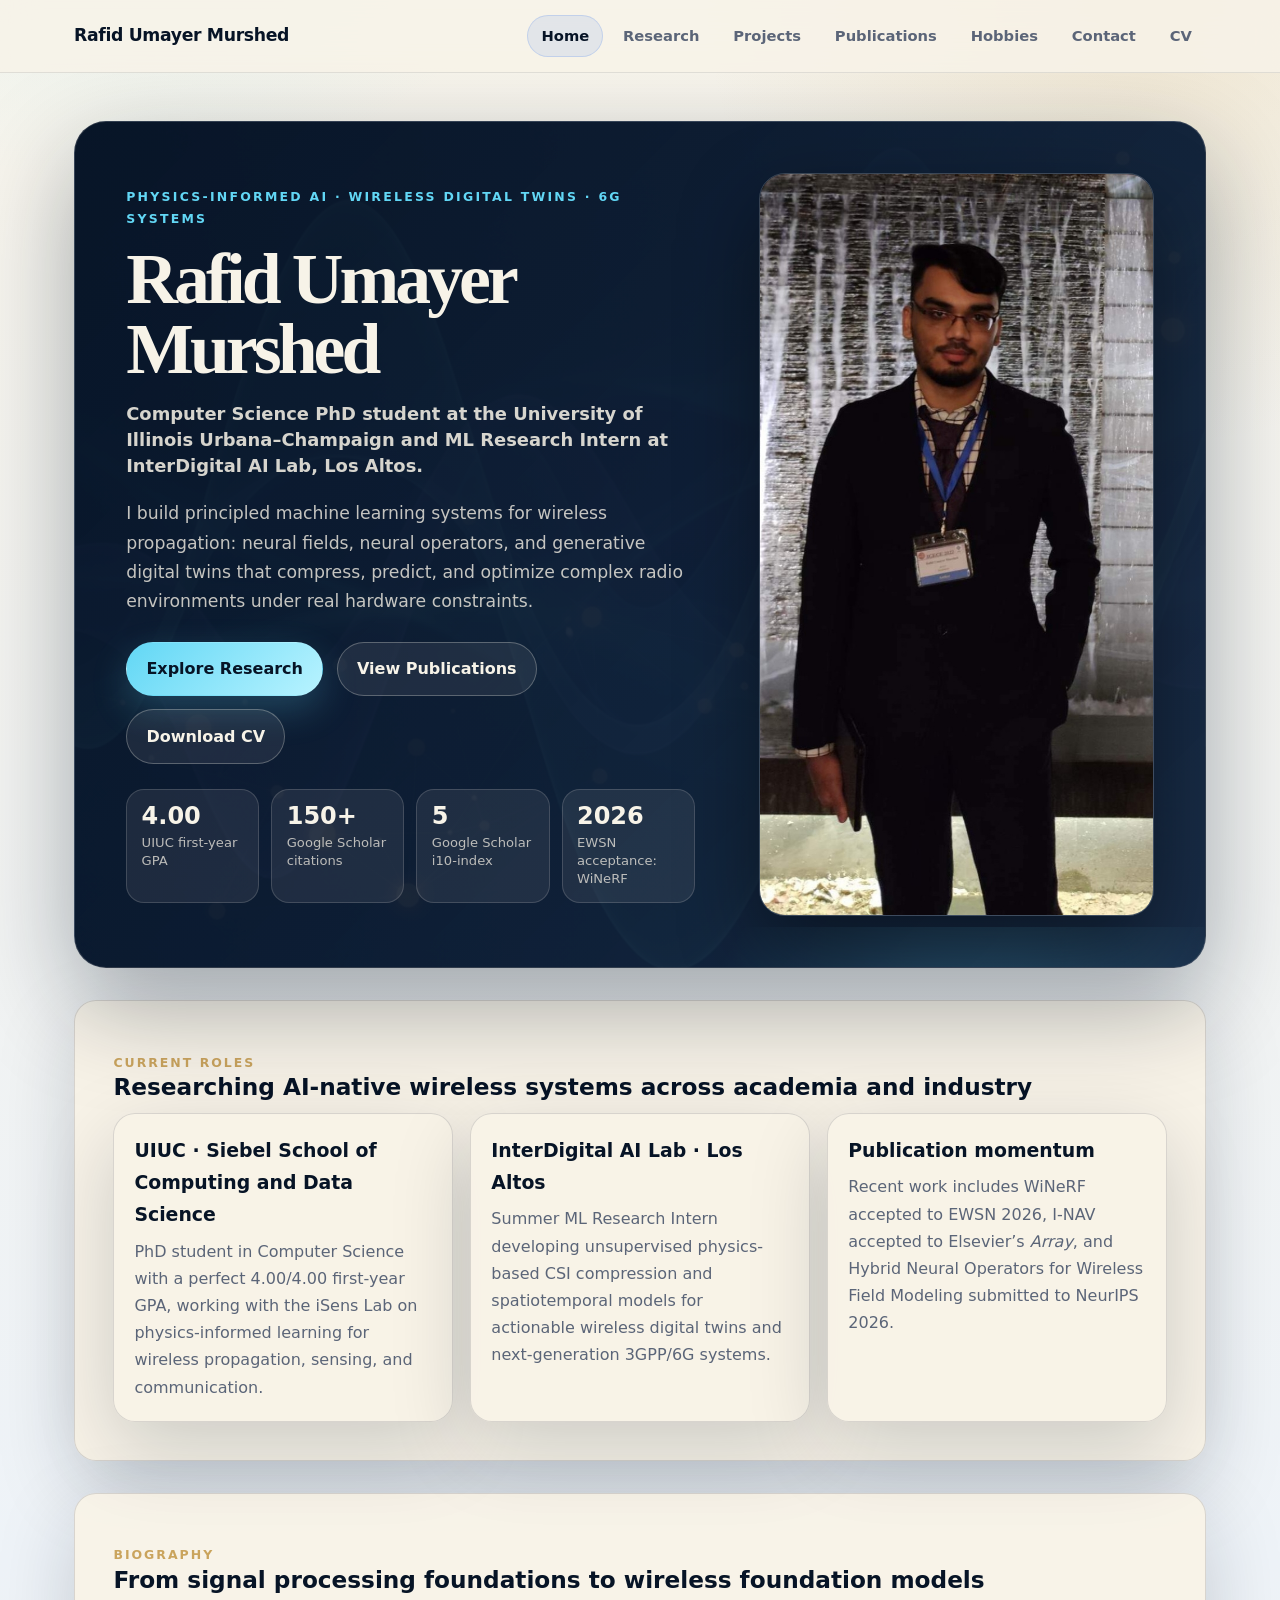
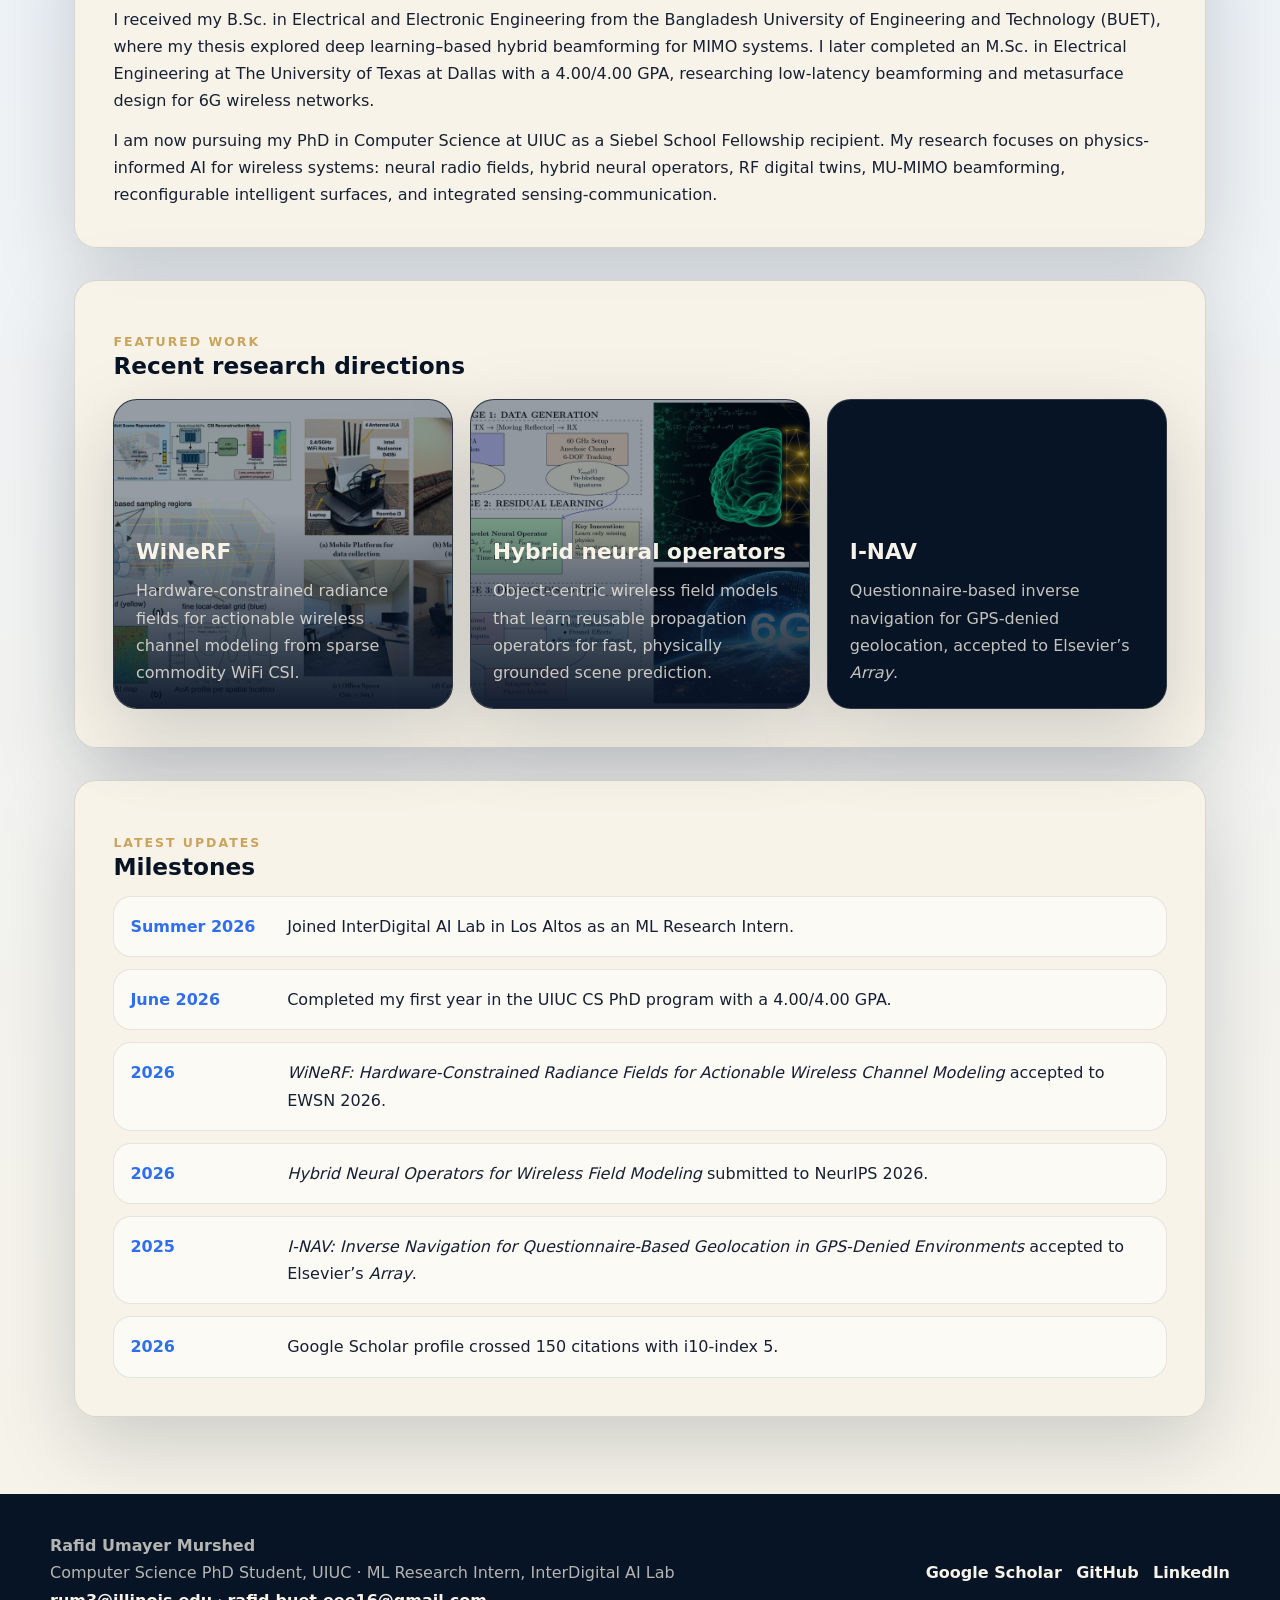
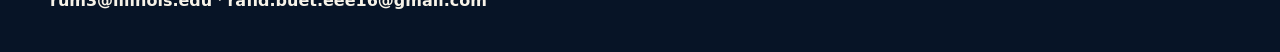
==== index.html @ 44473648 "Merge pull request #12 from Rafid-Umayer-97/codex/update-website-with-new-achievements-8jc6eu Refres" ====
<!DOCTYPE html>
<html lang="en">
  <head>
    <meta charset="utf-8" />
    <meta http-equiv="X-UA-Compatible" content="IE=edge" />
    <meta name="viewport" content="width=device-width, initial-scale=1" />
    <title>Rafid Umayer Murshed | Physics-Informed AI for Wireless Systems</title>
    <meta name="description" content="Homepage of Rafid Umayer Murshed, a UIUC Computer Science PhD student and InterDigital AI Lab intern researching physics-informed AI, neural fields, and wireless digital twins." />
    <link rel="canonical" href="https://rafid-umayer-97.github.io/" />
    <meta property="og:title" content="Rafid Umayer Murshed | Physics-Informed AI for Wireless Systems" />
    <meta property="og:description" content="Homepage of Rafid Umayer Murshed, a UIUC Computer Science PhD student and InterDigital AI Lab intern researching physics-informed AI, neural fields, and wireless digital twins." />
    <meta property="og:type" content="website" />
    <meta property="og:url" content="https://rafid-umayer-97.github.io/" />
    <meta property="og:image" content="https://rafid-umayer-97.github.io/img/Rafid-formal.jpg" />
    <meta property="og:site_name" content="Rafid Umayer Murshed" />
    <meta name="twitter:card" content="summary_large_image" />
    <link rel="stylesheet" href="css/main.css" />
  </head>
  <body>
    <header class="site-header">
      <div class="nav-container">
        <a class="brand" href="index.html">Rafid Umayer Murshed</a>
        <nav aria-label="Primary navigation">
          <ul class="nav-links">
            <li><a href="index.html" class="active">Home</a></li>
            <li><a href="research.html">Research</a></li>
            <li><a href="projects.html">Projects</a></li>
            <li><a href="publications.html">Publications</a></li>
            <li><a href="hobbies.html">Hobbies</a></li>
            <li><a href="contact.html">Contact</a></li>
            <li><a href="cv/Rafid_CV_Full_June.pdf">CV</a></li>
          </ul>
        </nav>
      </div>
    </header>

    <main>
      <section class="hero">
        <div class="hero-content">
          <p class="eyebrow">Physics-informed AI · Wireless digital twins · 6G systems</p>
          <h1>Rafid Umayer Murshed</h1>
          <h2 class="hero-subheading">Computer Science PhD student at the University of Illinois Urbana–Champaign and ML Research Intern at InterDigital AI Lab, Los Altos.</h2>
          <p class="hero-text">
            I build principled machine learning systems for wireless propagation: neural fields, neural operators, and generative digital twins that compress, predict, and optimize complex radio environments under real hardware constraints.
          </p>
          <div class="hero-cta">
            <a class="button primary" href="research.html">Explore Research</a>
            <a class="button secondary" href="publications.html">View Publications</a>
            <a class="button secondary" href="cv/Rafid_CV_Full_June.pdf">Download CV</a>
          </div>
          <div class="stat-strip" aria-label="Research and academic highlights">
            <div class="stat"><strong>4.00</strong><span>UIUC first-year GPA</span></div>
            <div class="stat"><strong>150+</strong><span>Google Scholar citations</span></div>
            <div class="stat"><strong>5</strong><span>Google Scholar i10-index</span></div>
            <div class="stat"><strong>2026</strong><span>EWSN acceptance: WiNeRF</span></div>
          </div>
        </div>
        <figure class="hero-photo">
          <img src="/img/Rafid-formal.jpg" alt="Portrait of Rafid Umayer Murshed" loading="eager" decoding="async" />
        </figure>
      </section>

      <section class="section" id="current-status">
        <p class="kicker">Current roles</p>
        <h2>Researching AI-native wireless systems across academia and industry</h2>
        <div class="card-grid">
          <article class="card">
            <h3>UIUC · Siebel School of Computing and Data Science</h3>
            <p>PhD student in Computer Science with a perfect 4.00/4.00 first-year GPA, working with the iSens Lab on physics-informed learning for wireless propagation, sensing, and communication.</p>
          </article>
          <article class="card">
            <h3>InterDigital AI Lab · Los Altos</h3>
            <p>Summer ML Research Intern developing unsupervised physics-based CSI compression and spatiotemporal models for actionable wireless digital twins and next-generation 3GPP/6G systems.</p>
          </article>
          <article class="card">
            <h3>Publication momentum</h3>
            <p>Recent work includes WiNeRF accepted to EWSN 2026, I-NAV accepted to Elsevier’s <em>Array</em>, and Hybrid Neural Operators for Wireless Field Modeling submitted to NeurIPS 2026.</p>
          </article>
        </div>
      </section>

      <section class="section" id="biography">
        <p class="kicker">Biography</p>
        <h2>From signal processing foundations to wireless foundation models</h2>
        <p>
          I received my B.Sc. in Electrical and Electronic Engineering from the Bangladesh University of Engineering and Technology (BUET), where my thesis explored deep learning–based hybrid beamforming for MIMO systems. I later completed an M.Sc. in Electrical Engineering at The University of Texas at Dallas with a 4.00/4.00 GPA, researching low-latency beamforming and metasurface design for 6G wireless networks.
        </p>
        <p>
          I am now pursuing my PhD in Computer Science at UIUC as a Siebel School Fellowship recipient. My research focuses on physics-informed AI for wireless systems: neural radio fields, hybrid neural operators, RF digital twins, MU-MIMO beamforming, reconfigurable intelligent surfaces, and integrated sensing-communication.
        </p>
      </section>

      <section class="section" id="featured-work">
        <p class="kicker">Featured work</p>
        <h2>Recent research directions</h2>
        <div class="feature-grid">
          <article class="feature-card">
            <img src="/img/WiNeRF_for_Homepage.jpg" alt="WiNeRF wireless neural field illustration" loading="lazy" decoding="async" />
            <div><h3>WiNeRF</h3><p>Hardware-constrained radiance fields for actionable wireless channel modeling from sparse commodity WiFi CSI.</p></div>
          </article>
          <article class="feature-card">
            <img src="/img/Current_research.jpg" alt="Current research diagram for physics-informed wireless AI" loading="lazy" decoding="async" />
            <div><h3>Hybrid neural operators</h3><p>Object-centric wireless field models that learn reusable propagation operators for fast, physically grounded scene prediction.</p></div>
          </article>
          <article class="feature-card">
            <img src="/img/INAV_for_Homepage.jpg" alt="I-NAV inverse navigation visualization" loading="lazy" decoding="async" />
            <div><h3>I-NAV</h3><p>Questionnaire-based inverse navigation for GPS-denied geolocation, accepted to Elsevier’s <em>Array</em>.</p></div>
          </article>
        </div>
      </section>

      <section class="section" id="updates">
        <p class="kicker">Latest updates</p>
        <h2>Milestones</h2>
        <ul class="timeline">
          <li><span class="timeline-date">Summer 2026</span><span class="timeline-description">Joined InterDigital AI Lab in Los Altos as an ML Research Intern.</span></li>
          <li><span class="timeline-date">June 2026</span><span class="timeline-description">Completed my first year in the UIUC CS PhD program with a 4.00/4.00 GPA.</span></li>
          <li><span class="timeline-date">2026</span><span class="timeline-description"><em>WiNeRF: Hardware-Constrained Radiance Fields for Actionable Wireless Channel Modeling</em> accepted to EWSN 2026.</span></li>
          <li><span class="timeline-date">2026</span><span class="timeline-description"><em>Hybrid Neural Operators for Wireless Field Modeling</em> submitted to NeurIPS 2026.</span></li>
          <li><span class="timeline-date">2025</span><span class="timeline-description"><em>I-NAV: Inverse Navigation for Questionnaire-Based Geolocation in GPS-Denied Environments</em> accepted to Elsevier’s <em>Array</em>.</span></li>
          <li><span class="timeline-date">2026</span><span class="timeline-description">Google Scholar profile crossed 150 citations with i10-index 5.</span></li>
        </ul>
      </section>
    </main>

    <script type="application/ld+json">
      {"@context":"https://schema.org","@type":"Person","name":"Rafid Umayer Murshed","jobTitle":"Computer Science PhD Student and ML Research Intern","affiliation":[{"@type":"CollegeOrUniversity","name":"University of Illinois Urbana-Champaign"},{"@type":"Organization","name":"InterDigital AI Lab"}],"url":"https://rafid-umayer-97.github.io/","image":"https://rafid-umayer-97.github.io/img/Rafid-formal.jpg","email":"mailto:rum3@illinois.edu","sameAs":["https://scholar.google.com/citations?user=-ZwK1vkAAAAJ&hl=en","https://github.com/Rafid-Umayer-97","https://www.linkedin.com/in/rafid-murshed97/"],"knowsAbout":["Wireless communications","Physics-informed machine learning","Neural fields","Neural operators","6G systems"]}
    </script>
    <footer class="site-footer">
      <div class="footer-content">
        <div>
          <strong>Rafid Umayer Murshed</strong><br />
          Computer Science PhD Student, UIUC · ML Research Intern, InterDigital AI Lab<br />
          <a href="mailto:rum3@illinois.edu">rum3@illinois.edu</a> · <a href="mailto:rafid.buet.eee16@gmail.com">rafid.buet.eee16@gmail.com</a>
        </div>
        <ul class="footer-links">
          <li><a href="https://scholar.google.com/citations?user=-ZwK1vkAAAAJ&amp;hl=en">Google Scholar</a></li>
          <li><a href="https://github.com/Rafid-Umayer-97">GitHub</a></li>
          <li><a href="https://www.linkedin.com/in/rafid-murshed97/">LinkedIn</a></li>
        </ul>
      </div>
    </footer>
  </body>
</html>
---- css/main.css ----
:root {
  --ink: #f7f3e8;
  --paper: rgba(248, 243, 232, 0.96);
  --text: #172033;
  --muted: #5b6578;
  --navy: #071426;
  --navy-2: #0d213a;
  --blue: #2f6fed;
  --cyan: #62d7f5;
  --gold: #caa45d;
  --green: #5fc08d;
  --border: rgba(23, 32, 51, 0.14);
  --border-light: rgba(248, 243, 232, 0.16);
  --shadow: 0 26px 80px rgba(7, 20, 38, 0.18);
  --radius: 22px;
  --max-width: 1180px;
}

*, *::before, *::after { box-sizing: border-box; }

html { scroll-behavior: smooth; }

body {
  margin: 0;
  font-family: Inter, ui-sans-serif, system-ui, -apple-system, BlinkMacSystemFont, "Segoe UI", sans-serif;
  color: var(--text);
  background:
    radial-gradient(circle at 10% -10%, rgba(98, 215, 245, 0.20), transparent 32rem),
    radial-gradient(circle at 90% 0%, rgba(202, 164, 93, 0.18), transparent 28rem),
    linear-gradient(180deg, #f8f5ec 0%, #eef3f8 48%, #f7f3e8 100%);
  line-height: 1.7;
  -webkit-font-smoothing: antialiased;
}

a { color: var(--blue); text-decoration: none; }
a:hover, a:focus { color: #164bb5; }
img { display: block; max-width: 100%; }

.site-header {
  position: sticky;
  top: 0;
  z-index: 1000;
  background: rgba(247, 243, 232, 0.86);
  backdrop-filter: blur(18px);
  border-bottom: 1px solid rgba(23, 32, 51, 0.10);
}

.nav-container {
  max-width: var(--max-width);
  margin: 0 auto;
  padding: 0.95rem 1.5rem;
  display: flex;
  align-items: center;
  justify-content: space-between;
  gap: 1rem;
  flex-wrap: wrap;
}

.brand {
  color: var(--navy);
  font-weight: 800;
  letter-spacing: -0.02em;
  font-size: 1.08rem;
}

.nav-links {
  list-style: none;
  display: flex;
  align-items: center;
  gap: 0.35rem;
  margin: 0;
  padding: 0;
  flex-wrap: wrap;
}

.nav-links a {
  display: inline-flex;
  align-items: center;
  min-height: 2.35rem;
  padding: 0.45rem 0.82rem;
  border-radius: 999px;
  color: var(--muted);
  font-weight: 700;
  font-size: 0.92rem;
  border: 1px solid transparent;
}

.nav-links a:hover, .nav-links a:focus, .nav-links a.active {
  color: var(--navy);
  background: rgba(47, 111, 237, 0.10);
  border-color: rgba(47, 111, 237, 0.18);
}

main {
  max-width: var(--max-width);
  margin: 0 auto;
  padding: clamp(1.7rem, 4vw, 3rem) 1.5rem clamp(3.5rem, 6vw, 5rem);
}

.hero {
  position: relative;
  display: grid;
  grid-template-columns: minmax(0, 1.18fr) minmax(320px, 0.82fr);
  gap: clamp(2rem, 5vw, 4rem);
  align-items: center;
  min-height: 74vh;
  padding: clamp(2rem, 4vw, 3.5rem);
  color: var(--ink);
  background:
    linear-gradient(135deg, rgba(7, 20, 38, 0.96), rgba(13, 33, 58, 0.88)),
    url("/img/background.jpg") center/cover;
  border: 1px solid var(--border-light);
  border-radius: calc(var(--radius) + 10px);
  box-shadow: 0 36px 100px rgba(7, 20, 38, 0.35);
  overflow: hidden;
}

.hero::before {
  content: "";
  position: absolute;
  inset: auto -16% -35% 45%;
  height: 21rem;
  background: radial-gradient(circle, rgba(98, 215, 245, 0.28), transparent 68%);
  pointer-events: none;
}

.eyebrow {
  margin: 0 0 0.95rem;
  color: var(--cyan);
  font-size: 0.78rem;
  font-weight: 900;
  letter-spacing: 0.18em;
  text-transform: uppercase;
}

.hero h1, .page-heading h1 {
  margin: 0;
  font-family: Georgia, "Times New Roman", serif;
  font-size: clamp(2.7rem, 5.6vw, 5.8rem);
  line-height: 0.98;
  letter-spacing: -0.055em;
}

.hero-subheading {
  margin: 1.05rem 0 1.25rem;
  color: rgba(248, 243, 232, 0.86);
  font-size: clamp(1.1rem, 1.4vw, 1.42rem);
  font-weight: 650;
  line-height: 1.45;
}

.hero-text {
  color: rgba(248, 243, 232, 0.78);
  max-width: 65ch;
  font-size: 1.08rem;
  margin: 0;
}

.hero-cta, .inline-actions {
  display: flex;
  flex-wrap: wrap;
  gap: 0.85rem;
  margin-top: 1.55rem;
}

.button {
  display: inline-flex;
  align-items: center;
  justify-content: center;
  border-radius: 999px;
  padding: 0.78rem 1.2rem;
  min-height: 2.85rem;
  font-weight: 850;
  border: 1px solid transparent;
  transition: transform 0.18s ease, box-shadow 0.18s ease, background 0.18s ease;
}
.button:hover, .button:focus { transform: translateY(-2px); }
.button.primary { color: #071426; background: linear-gradient(135deg, var(--cyan), #b8f3ff); box-shadow: 0 14px 36px rgba(98, 215, 245, 0.22); }
.button.secondary { color: var(--ink); border-color: rgba(248, 243, 232, 0.28); background: rgba(248, 243, 232, 0.08); }
.button.light { color: var(--navy); background: #fff; border-color: var(--border); }

.hero-photo {
  position: relative;
  margin: 0;
  z-index: 1;
}

.hero-photo img {
  width: 100%;
  border-radius: 26px;
  border: 1px solid rgba(248, 243, 232, 0.18);
  box-shadow: 0 30px 80px rgba(0, 0, 0, 0.42);
}

.stat-strip {
  margin-top: 1.6rem;
  display: grid;
  grid-template-columns: repeat(4, minmax(0, 1fr));
  gap: 0.75rem;
}

.stat {
  border: 1px solid rgba(248, 243, 232, 0.16);
  background: rgba(248, 243, 232, 0.08);
  border-radius: 18px;
  padding: 0.9rem;
}
.stat strong { display: block; color: var(--ink); font-size: 1.5rem; line-height: 1; }
.stat span { display: block; margin-top: 0.35rem; color: rgba(248, 243, 232, 0.72); font-size: 0.82rem; line-height: 1.35; }

.section, .card, .publication-list li, .project-card, .contact-panel, .hobby-card, .hobby-callout-inner {
  background: var(--paper);
  border: 1px solid var(--border);
  border-radius: var(--radius);
  box-shadow: var(--shadow);
}

.section { margin-top: 2rem; padding: clamp(1.45rem, 3vw, 2.4rem); }
.section h2, .project-card h2, .hobby-card h2, .contact-panel h2 {
  margin: 0 0 0.8rem;
  color: var(--navy);
  font-size: clamp(1.45rem, 1.5vw, 2rem);
  line-height: 1.18;
}
.section p { margin: 0.75rem 0 0; }
.muted, .page-heading p, .publication-meta, figcaption { color: var(--muted); }

.page-heading {
  position: relative;
  padding: clamp(2rem, 5vw, 3.5rem);
  color: var(--ink);
  border-radius: calc(var(--radius) + 8px);
  background: linear-gradient(135deg, var(--navy), var(--navy-2));
  overflow: hidden;
  box-shadow: 0 28px 80px rgba(7, 20, 38, 0.25);
}
.page-heading::after {
  content: "";
  position: absolute;
  inset: auto -8rem -10rem auto;
  width: 24rem;
  height: 24rem;
  background: radial-gradient(circle, rgba(98, 215, 245, 0.20), transparent 66%);
}
.page-heading p { max-width: 760px; color: rgba(248, 243, 232, 0.76); }

.kicker { color: var(--gold); font-weight: 900; letter-spacing: 0.16em; text-transform: uppercase; font-size: 0.78rem; }

.highlight-list, .project-list-compact, .contact-list { padding: 0; margin: 1rem 0 0; list-style: none; display: grid; gap: 0.72rem; }
.highlight-list li, .project-list-compact li, .contact-list li { position: relative; padding-left: 1.45rem; }
.highlight-list li::before, .project-list-compact li::before, .contact-list li::before {
  content: ""; position: absolute; left: 0; top: 0.72rem; width: 0.54rem; height: 0.54rem; border-radius: 999px; background: var(--blue);
}

.timeline { list-style: none; margin: 1rem 0 0; padding: 0; display: grid; gap: 0.75rem; }
.timeline li { display: grid; grid-template-columns: 8.8rem minmax(0, 1fr); gap: 1rem; padding: 1rem; border: 1px solid rgba(23, 32, 51, 0.10); border-radius: 18px; background: rgba(255, 255, 255, 0.54); }
.timeline-date { color: var(--blue); font-weight: 900; }
.timeline-description { color: var(--text); }

.card-grid, .project-grid, .feature-grid, .contact-grid, .hobby-grid {
  display: grid;
  gap: 1.1rem;
  grid-template-columns: repeat(auto-fit, minmax(260px, 1fr));
}
.card, .project-card, .hobby-card, .contact-panel { padding: 1.25rem; }
.card h3 { margin: 0 0 0.45rem; color: var(--navy); font-size: 1.18rem; }
.card p, .project-card p, .hobby-card p { margin: 0.45rem 0 0; color: var(--muted); }

.feature-grid { margin-top: 1.2rem; }
.feature-card {
  min-height: 310px;
  border-radius: 24px;
  overflow: hidden;
  position: relative;
  display: flex;
  align-items: flex-end;
  background: var(--navy);
  border: 1px solid var(--border-light);
  box-shadow: var(--shadow);
}
.feature-card img { position: absolute; inset: 0; width: 100%; height: 100%; object-fit: cover; opacity: 0.58; }
.feature-card div { position: relative; padding: 1.35rem; color: var(--ink); background: linear-gradient(180deg, transparent, rgba(7, 20, 38, 0.92)); width: 100%; }
.feature-card h3 { margin: 0 0 0.45rem; font-size: 1.35rem; }
.feature-card p { margin: 0; color: rgba(248, 243, 232, 0.78); }

.research-quick-links { display: flex; flex-wrap: wrap; gap: 0.7rem; margin-top: 1.4rem; }
.quick-link { color: var(--ink); border: 1px solid rgba(248, 243, 232, 0.22); background: rgba(248, 243, 232, 0.08); border-radius: 999px; padding: 0.55rem 1rem; font-weight: 800; }
.quick-link:hover, .quick-link:focus { color: var(--navy); background: var(--cyan); }
.research-quote { margin: 1.2rem 0 0; padding: 1rem 1.2rem; border-left: 3px solid var(--gold); color: rgba(248, 243, 232, 0.78); }
.research-quote p { margin: 0; }
.research-quote footer { margin-top: 0.4rem; color: var(--gold); }

figure.feature-figure, figure.project-figure, figure.hobby-figure { margin: 1rem 0 0; overflow: hidden; border-radius: 18px; border: 1px solid var(--border); background: #fff; }
figure.feature-figure img, figure.project-figure img, figure.hobby-figure img { width: 100%; height: auto; }
figure.feature-figure figcaption, figure.hobby-figure figcaption { padding: 0.8rem 1rem; font-size: 0.92rem; }

.publication-list { list-style: none; padding: 0; margin: 1.35rem 0 0; display: grid; gap: 1rem; }
.publication-list li { padding: 1.25rem; }
.publication-title { color: var(--navy); font-size: 1.08rem; font-weight: 900; line-height: 1.35; margin-bottom: 0.35rem; }
.publication-links { display: flex; flex-wrap: wrap; gap: 0.55rem; margin-top: 0.75rem; }
.publication-links a, .tag { display: inline-flex; border: 1px solid rgba(47, 111, 237, 0.18); border-radius: 999px; padding: 0.35rem 0.7rem; font-size: 0.85rem; font-weight: 850; background: rgba(47, 111, 237, 0.08); }
.tag.gold { color: #7a5612; border-color: rgba(202, 164, 93, 0.38); background: rgba(202, 164, 93, 0.14); }
.tag.green { color: #17643e; border-color: rgba(95, 192, 141, 0.35); background: rgba(95, 192, 141, 0.14); }

.project-card { overflow: hidden; }
.project-card .project-figure { margin: -1.25rem -1.25rem 1rem; border-radius: var(--radius) var(--radius) 0 0; border: 0; }
.project-card .project-figure img { width: 100%; aspect-ratio: 16 / 10; object-fit: cover; }
.projects-sep { border: 0; height: 1px; background: var(--border); margin: 2rem 0; }

.hobby-splash { margin-top: 1.5rem; }
.hobby-emoji { font-size: 2.1rem; }
.hobby-tags, .hobby-stats { display: flex; flex-wrap: wrap; gap: 0.55rem; padding: 0; margin: 0.9rem 0 0; list-style: none; }
.hobby-tags li, .hobby-stats span { border-radius: 999px; padding: 0.35rem 0.7rem; background: rgba(47, 111, 237, 0.08); color: var(--navy); font-weight: 800; font-size: 0.86rem; }
.hobby-callout { margin-top: 1.5rem; }

.site-footer { background: var(--navy); color: rgba(248, 243, 232, 0.72); padding: 2.4rem 1.5rem; }
.footer-content { max-width: var(--max-width); margin: 0 auto; display: flex; gap: 1.2rem; align-items: center; justify-content: space-between; flex-wrap: wrap; }
.footer-links { display: flex; gap: 0.9rem; flex-wrap: wrap; list-style: none; padding: 0; margin: 0; }
.footer-links a, .site-footer a { color: var(--ink); font-weight: 750; }

@media (max-width: 900px) {
  .hero { grid-template-columns: 1fr; min-height: auto; }
  .hero-photo { max-width: 430px; }
  .stat-strip { grid-template-columns: repeat(2, minmax(0, 1fr)); }
  .nav-container { justify-content: center; }
}

@media (max-width: 640px) {
  main { padding-inline: 1rem; }
  .hero, .page-heading { padding: 1.4rem; border-radius: 22px; }
  .timeline li { grid-template-columns: 1fr; gap: 0.2rem; }
  .stat-strip { grid-template-columns: 1fr; }
  .footer-content { justify-content: center; text-align: center; }
  .footer-links { justify-content: center; }
}
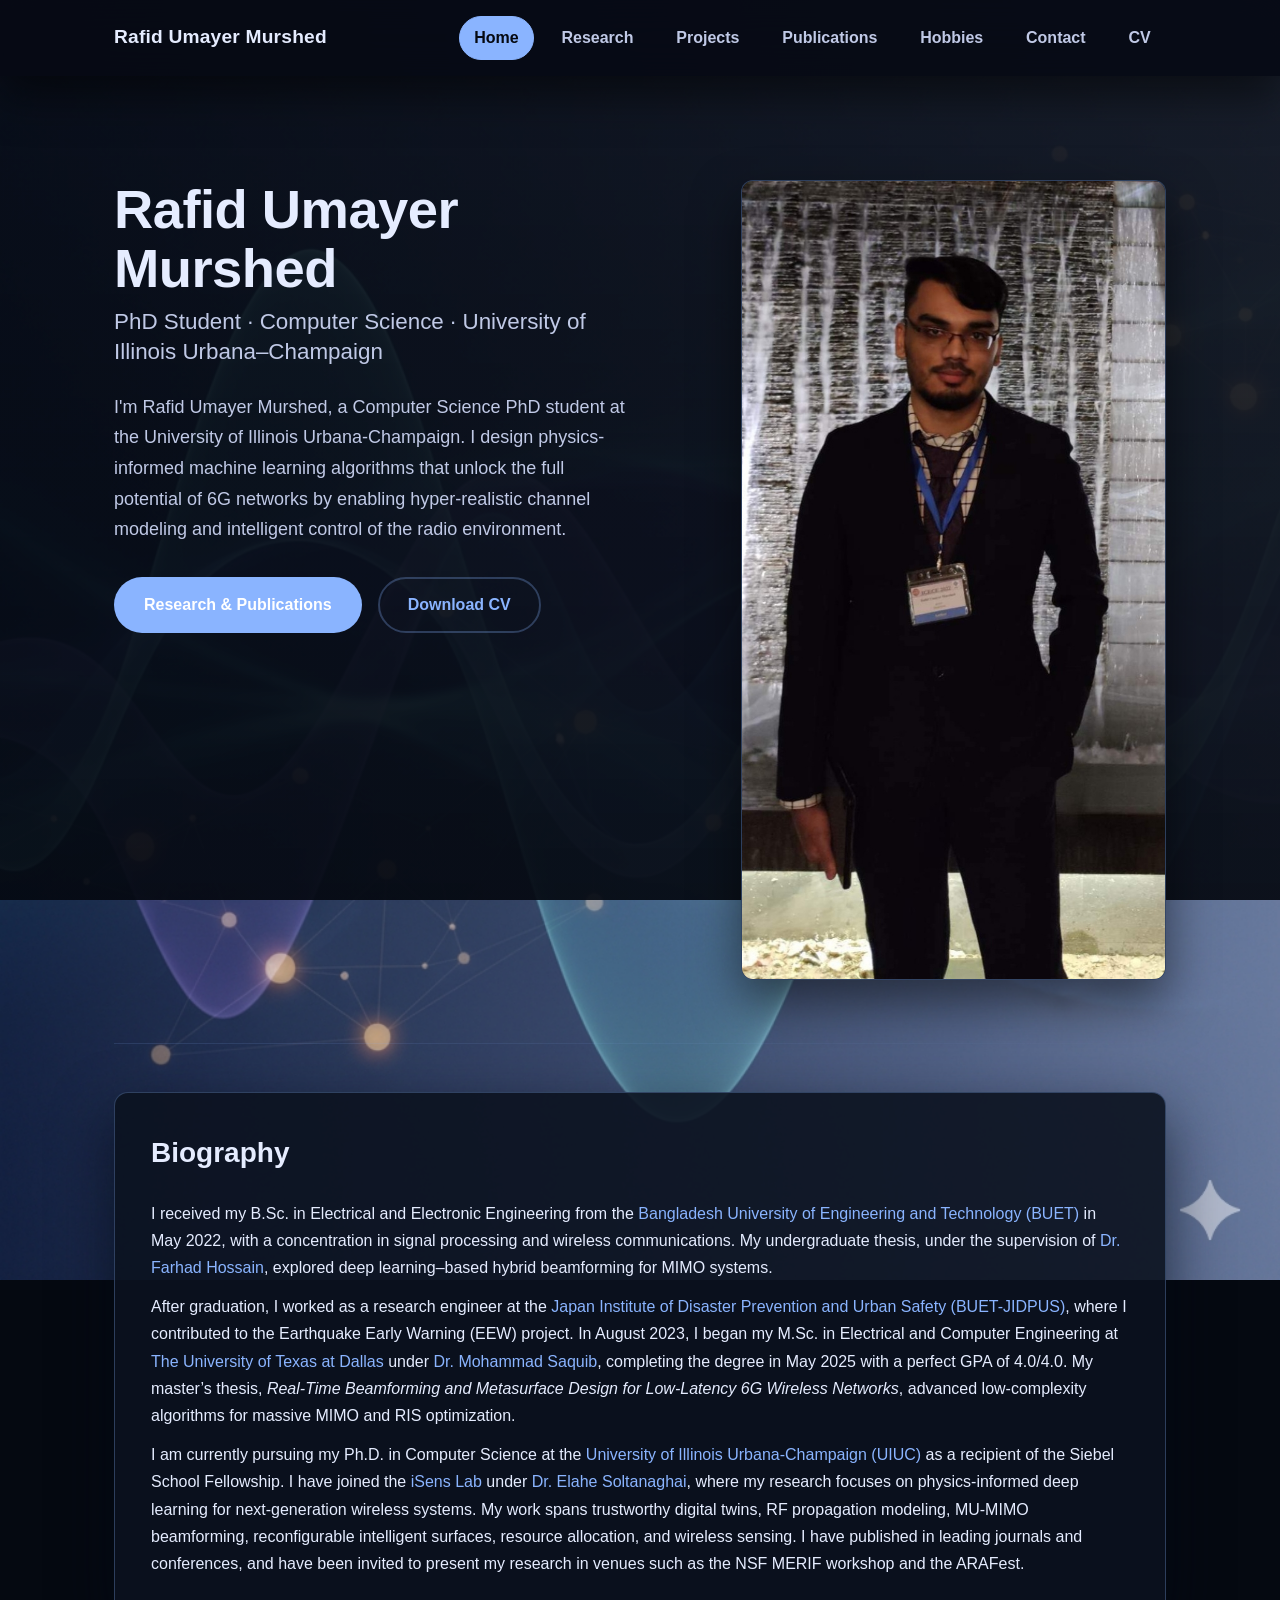
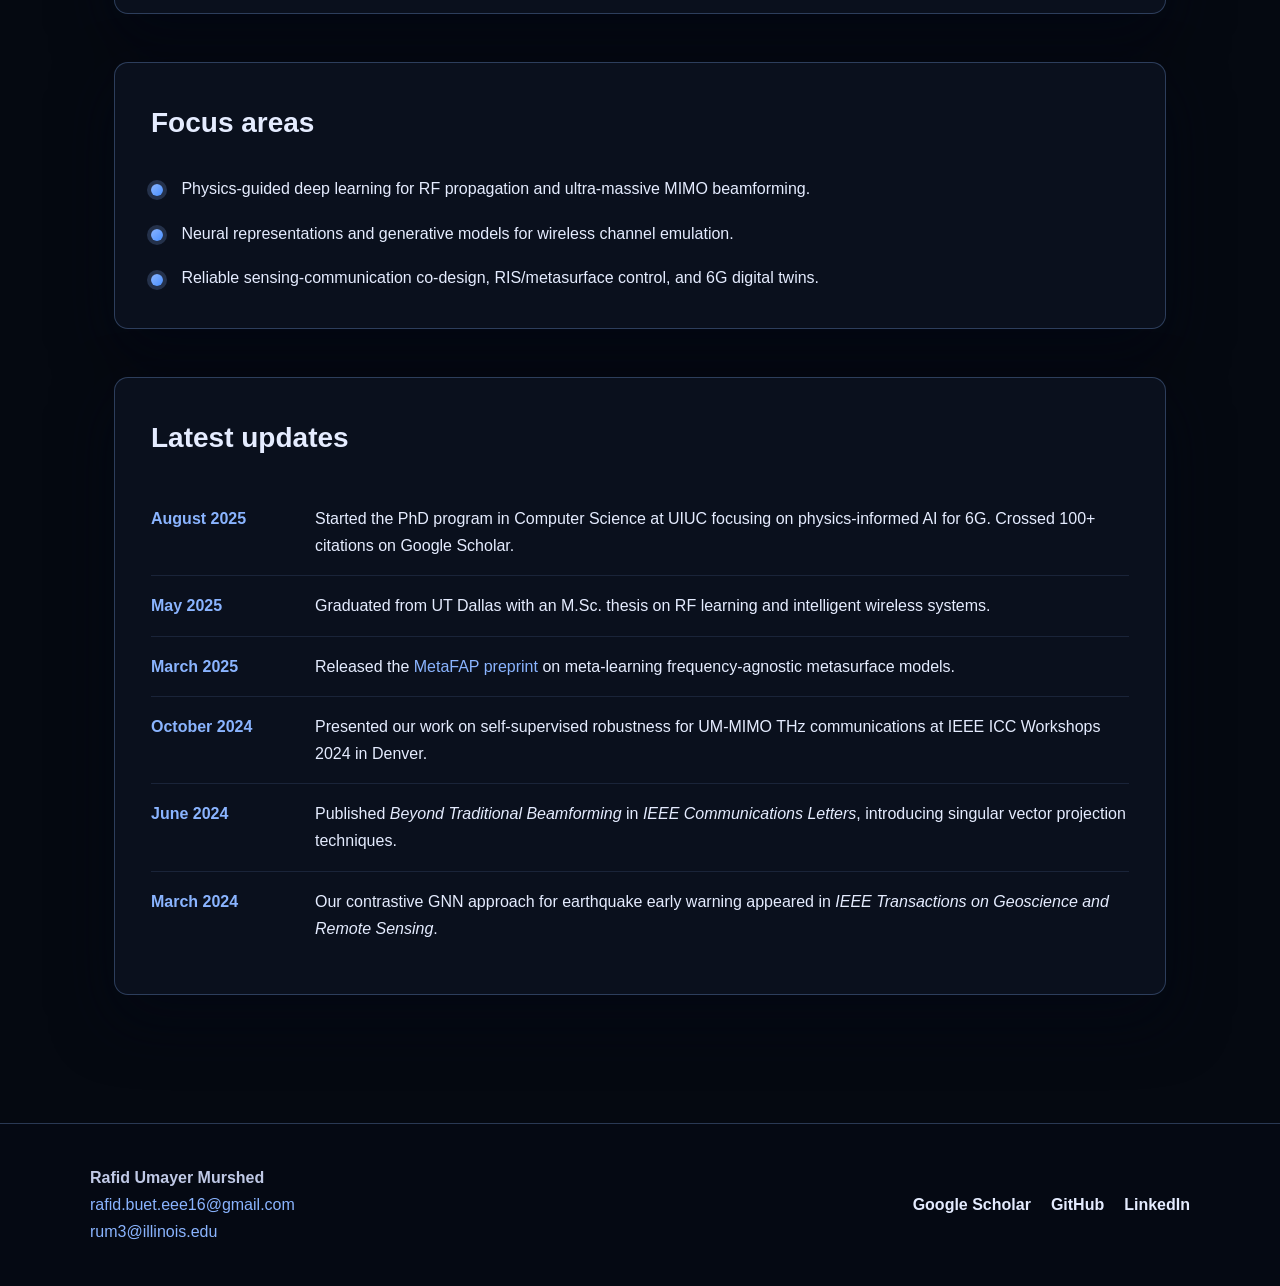
==== commit 9da7161a: "Revert "Refresh academic website content and visual design"" ====
--- a/index.html
+++ b/index.html
@@ -5,13 +5,17 @@
     <meta http-equiv="X-UA-Compatible" content="IE=edge" />
     <meta name="viewport" content="width=device-width, initial-scale=1" />
     <title>Rafid Umayer Murshed | Physics-Informed AI for Wireless Systems</title>
-    <meta name="description" content="Homepage of Rafid Umayer Murshed, a UIUC Computer Science PhD student and InterDigital AI Lab intern researching physics-informed AI, neural fields, and wireless digital twins." />
+    <meta
+      name="description"
+      content="Homepage of Rafid Umayer Murshed, a CS PhD student at UIUC building physics-informed AI for next-generation wireless systems." />
     <link rel="canonical" href="https://rafid-umayer-97.github.io/" />
-    <meta property="og:title" content="Rafid Umayer Murshed | Physics-Informed AI for Wireless Systems" />
-    <meta property="og:description" content="Homepage of Rafid Umayer Murshed, a UIUC Computer Science PhD student and InterDigital AI Lab intern researching physics-informed AI, neural fields, and wireless digital twins." />
+    <meta property="og:title" content="Rafid Umayer Murshed" />
+    <meta
+      property="og:description"
+      content="Computer Science PhD student at UIUC researching physics-guided machine learning for wireless propagation and 6G systems." />
     <meta property="og:type" content="website" />
     <meta property="og:url" content="https://rafid-umayer-97.github.io/" />
-    <meta property="og:image" content="https://rafid-umayer-97.github.io/img/Rafid-formal.jpg" />
+    <meta property="og:image" content="https://github.com/Rafid-Umayer-97.png" />
     <meta property="og:site_name" content="Rafid Umayer Murshed" />
     <meta name="twitter:card" content="summary_large_image" />
     <link rel="stylesheet" href="css/main.css" />
@@ -28,7 +32,7 @@
             <li><a href="publications.html">Publications</a></li>
             <li><a href="hobbies.html">Hobbies</a></li>
             <li><a href="contact.html">Contact</a></li>
-            <li><a href="cv/Rafid_CV_Full_June.pdf">CV</a></li>
+            <li><a href="cv/Rafid_CV_Full.pdf">CV</a></li>
           </ul>
         </nav>
       </div>
@@ -37,101 +41,106 @@
     <main>
       <section class="hero">
         <div class="hero-content">
-          <p class="eyebrow">Physics-informed AI · Wireless digital twins · 6G systems</p>
           <h1>Rafid Umayer Murshed</h1>
-          <h2 class="hero-subheading">Computer Science PhD student at the University of Illinois Urbana–Champaign and ML Research Intern at InterDigital AI Lab, Los Altos.</h2>
+          <h2 class="hero-subheading">PhD Student · Computer Science · University of Illinois Urbana–Champaign</h2>
           <p class="hero-text">
-            I build principled machine learning systems for wireless propagation: neural fields, neural operators, and generative digital twins that compress, predict, and optimize complex radio environments under real hardware constraints.
+            I'm Rafid Umayer Murshed, a Computer Science PhD student at the University of Illinois Urbana-Champaign.
+            I design physics-informed machine learning algorithms that unlock the full potential of 6G networks by enabling hyper-realistic
+            channel modeling and intelligent control of the radio environment.
           </p>
           <div class="hero-cta">
-            <a class="button primary" href="research.html">Explore Research</a>
-            <a class="button secondary" href="publications.html">View Publications</a>
-            <a class="button secondary" href="cv/Rafid_CV_Full_June.pdf">Download CV</a>
-          </div>
-          <div class="stat-strip" aria-label="Research and academic highlights">
-            <div class="stat"><strong>4.00</strong><span>UIUC first-year GPA</span></div>
-            <div class="stat"><strong>150+</strong><span>Google Scholar citations</span></div>
-            <div class="stat"><strong>5</strong><span>Google Scholar i10-index</span></div>
-            <div class="stat"><strong>2026</strong><span>EWSN acceptance: WiNeRF</span></div>
+            <a class="button primary" href="research.html">Research &amp; Publications</a>
+            <a class="button secondary" href="/cv/Rafid_CV_Full.pdf">Download CV</a>
           </div>
         </div>
         <figure class="hero-photo">
-          <img src="/img/Rafid-formal.jpg" alt="Portrait of Rafid Umayer Murshed" loading="eager" decoding="async" />
+          <img
+            src="/img/Rafid-formal.jpg"
+            alt="Portrait of Rafid Umayer Murshed"
+            loading="eager"
+            decoding="async"
+          />
         </figure>
       </section>
 
-      <section class="section" id="current-status">
-        <p class="kicker">Current roles</p>
-        <h2>Researching AI-native wireless systems across academia and industry</h2>
-        <div class="card-grid">
-          <article class="card">
-            <h3>UIUC · Siebel School of Computing and Data Science</h3>
-            <p>PhD student in Computer Science with a perfect 4.00/4.00 first-year GPA, working with the iSens Lab on physics-informed learning for wireless propagation, sensing, and communication.</p>
-          </article>
-          <article class="card">
-            <h3>InterDigital AI Lab · Los Altos</h3>
-            <p>Summer ML Research Intern developing unsupervised physics-based CSI compression and spatiotemporal models for actionable wireless digital twins and next-generation 3GPP/6G systems.</p>
-          </article>
-          <article class="card">
-            <h3>Publication momentum</h3>
-            <p>Recent work includes WiNeRF accepted to EWSN 2026, I-NAV accepted to Elsevier’s <em>Array</em>, and Hybrid Neural Operators for Wireless Field Modeling submitted to NeurIPS 2026.</p>
-          </article>
-        </div>
-      </section>
-
       <section class="section" id="biography">
-        <p class="kicker">Biography</p>
-        <h2>From signal processing foundations to wireless foundation models</h2>
+        <h2>Biography</h2>
         <p>
-          I received my B.Sc. in Electrical and Electronic Engineering from the Bangladesh University of Engineering and Technology (BUET), where my thesis explored deep learning–based hybrid beamforming for MIMO systems. I later completed an M.Sc. in Electrical Engineering at The University of Texas at Dallas with a 4.00/4.00 GPA, researching low-latency beamforming and metasurface design for 6G wireless networks.
+          I received my B.Sc. in Electrical and Electronic Engineering from the
+          <a href="https://www.buet.ac.bd/">Bangladesh University of Engineering and Technology (BUET)</a> in May 2022,
+          with a concentration in signal processing and wireless communications. My undergraduate thesis, under the
+          supervision of
+          <a href="https://researchprofiles.canberra.edu.au/en/persons/md-farhad-hossain">Dr. Farhad Hossain</a>,
+          explored deep learning–based hybrid beamforming for MIMO systems.
         </p>
         <p>
-          I am now pursuing my PhD in Computer Science at UIUC as a Siebel School Fellowship recipient. My research focuses on physics-informed AI for wireless systems: neural radio fields, hybrid neural operators, RF digital twins, MU-MIMO beamforming, reconfigurable intelligent surfaces, and integrated sensing-communication.
+          After graduation, I worked as a research engineer at the
+          <a href="https://jidpus.buet.ac.bd/">Japan Institute of Disaster Prevention and Urban Safety (BUET-JIDPUS)</a>,
+          where I contributed to the Earthquake Early Warning (EEW) project. In August 2023, I began my M.Sc. in
+          Electrical and Computer Engineering at
+          <a href="https://www.utdallas.edu/">The University of Texas at Dallas</a> under
+          <a href="https://personal.utdallas.edu/~saquib/">Dr. Mohammad Saquib</a>, completing the degree in May 2025
+          with a perfect GPA of 4.0/4.0. My master’s thesis, <em>Real-Time Beamforming and Metasurface Design for
+          Low-Latency 6G Wireless Networks</em>, advanced low-complexity algorithms for massive MIMO and RIS optimization.
+        </p>
+        <p>
+          I am currently pursuing my Ph.D. in Computer Science at the
+          <a href="https://illinois.edu/">University of Illinois Urbana-Champaign (UIUC)</a> as a recipient of the Siebel
+          School Fellowship. I have joined the <a href="https://isens.cs.illinois.edu/">iSens Lab</a> under
+          <a href="https://elahe.web.illinois.edu/">Dr. Elahe Soltanaghai</a>, where my research focuses on
+          physics-informed deep learning for next-generation wireless systems. My work spans trustworthy digital twins,
+          RF propagation modeling, MU-MIMO beamforming, reconfigurable intelligent surfaces, resource allocation, and
+          wireless sensing. I have published in leading journals and conferences, and have been invited to present my
+          research in venues such as the NSF MERIF workshop and the ARAFest.
         </p>
       </section>
 
-      <section class="section" id="featured-work">
-        <p class="kicker">Featured work</p>
-        <h2>Recent research directions</h2>
-        <div class="feature-grid">
-          <article class="feature-card">
-            <img src="/img/WiNeRF_for_Homepage.jpg" alt="WiNeRF wireless neural field illustration" loading="lazy" decoding="async" />
-            <div><h3>WiNeRF</h3><p>Hardware-constrained radiance fields for actionable wireless channel modeling from sparse commodity WiFi CSI.</p></div>
-          </article>
-          <article class="feature-card">
-            <img src="/img/Current_research.jpg" alt="Current research diagram for physics-informed wireless AI" loading="lazy" decoding="async" />
-            <div><h3>Hybrid neural operators</h3><p>Object-centric wireless field models that learn reusable propagation operators for fast, physically grounded scene prediction.</p></div>
-          </article>
-          <article class="feature-card">
-            <img src="/img/INAV_for_Homepage.jpg" alt="I-NAV inverse navigation visualization" loading="lazy" decoding="async" />
-            <div><h3>I-NAV</h3><p>Questionnaire-based inverse navigation for GPS-denied geolocation, accepted to Elsevier’s <em>Array</em>.</p></div>
-          </article>
-        </div>
+      <section class="section" id="focus-areas">
+        <h2>Focus areas</h2>
+        <ul class="highlight-list">
+          <li>Physics-guided deep learning for RF propagation and ultra-massive MIMO beamforming.</li>
+          <li>Neural representations and generative models for wireless channel emulation.</li>
+          <li>Reliable sensing-communication co-design, RIS/metasurface control, and 6G digital twins.</li>
+        </ul>
       </section>
 
       <section class="section" id="updates">
-        <p class="kicker">Latest updates</p>
-        <h2>Milestones</h2>
+        <h2>Latest updates</h2>
         <ul class="timeline">
-          <li><span class="timeline-date">Summer 2026</span><span class="timeline-description">Joined InterDigital AI Lab in Los Altos as an ML Research Intern.</span></li>
-          <li><span class="timeline-date">June 2026</span><span class="timeline-description">Completed my first year in the UIUC CS PhD program with a 4.00/4.00 GPA.</span></li>
-          <li><span class="timeline-date">2026</span><span class="timeline-description"><em>WiNeRF: Hardware-Constrained Radiance Fields for Actionable Wireless Channel Modeling</em> accepted to EWSN 2026.</span></li>
-          <li><span class="timeline-date">2026</span><span class="timeline-description"><em>Hybrid Neural Operators for Wireless Field Modeling</em> submitted to NeurIPS 2026.</span></li>
-          <li><span class="timeline-date">2025</span><span class="timeline-description"><em>I-NAV: Inverse Navigation for Questionnaire-Based Geolocation in GPS-Denied Environments</em> accepted to Elsevier’s <em>Array</em>.</span></li>
-          <li><span class="timeline-date">2026</span><span class="timeline-description">Google Scholar profile crossed 150 citations with i10-index 5.</span></li>
+          <li>
+            <span class="timeline-date">August 2025</span>
+            <span class="timeline-description">Started the PhD program in Computer Science at UIUC focusing on physics-informed AI for 6G. Crossed 100+ citations on Google Scholar.</span>
+          </li>
+          <li>
+            <span class="timeline-date">May 2025</span>
+            <span class="timeline-description">Graduated from UT Dallas with an M.Sc. thesis on RF learning and intelligent wireless systems.</span>
+          </li>
+          <li>
+            <span class="timeline-date">March 2025</span>
+            <span class="timeline-description">Released the <a href="https://arxiv.org/abs/2503.14866">MetaFAP preprint</a> on meta-learning frequency-agnostic metasurface models.</span>
+          </li>
+          <li>
+            <span class="timeline-date">October 2024</span>
+            <span class="timeline-description">Presented our work on self-supervised robustness for UM-MIMO THz communications at IEEE ICC Workshops 2024 in Denver.</span>
+          </li>
+          <li>
+            <span class="timeline-date">June 2024</span>
+            <span class="timeline-description">Published <em>Beyond Traditional Beamforming</em> in <em>IEEE Communications Letters</em>, introducing singular vector projection techniques.</span>
+          </li>
+          <li>
+            <span class="timeline-date">March 2024</span>
+            <span class="timeline-description">Our contrastive GNN approach for earthquake early warning appeared in <em>IEEE Transactions on Geoscience and Remote Sensing</em>.</span>
+          </li>
         </ul>
       </section>
     </main>
 
-    <script type="application/ld+json">
-      {"@context":"https://schema.org","@type":"Person","name":"Rafid Umayer Murshed","jobTitle":"Computer Science PhD Student and ML Research Intern","affiliation":[{"@type":"CollegeOrUniversity","name":"University of Illinois Urbana-Champaign"},{"@type":"Organization","name":"InterDigital AI Lab"}],"url":"https://rafid-umayer-97.github.io/","image":"https://rafid-umayer-97.github.io/img/Rafid-formal.jpg","email":"mailto:rum3@illinois.edu","sameAs":["https://scholar.google.com/citations?user=-ZwK1vkAAAAJ&hl=en","https://github.com/Rafid-Umayer-97","https://www.linkedin.com/in/rafid-murshed97/"],"knowsAbout":["Wireless communications","Physics-informed machine learning","Neural fields","Neural operators","6G systems"]}
-    </script>
     <footer class="site-footer">
       <div class="footer-content">
         <div>
           <strong>Rafid Umayer Murshed</strong><br />
-          Computer Science PhD Student, UIUC · ML Research Intern, InterDigital AI Lab<br />
-          <a href="mailto:rum3@illinois.edu">rum3@illinois.edu</a> · <a href="mailto:rafid.buet.eee16@gmail.com">rafid.buet.eee16@gmail.com</a>
+          <a href="mailto:rafid.buet.eee16@gmail.com">rafid.buet.eee16@gmail.com</a><br />
+          <a href="mailto:rum3@illinois.edu">rum3@illinois.edu</a>
         </div>
         <ul class="footer-links">
           <li><a href="https://scholar.google.com/citations?user=-ZwK1vkAAAAJ&amp;hl=en">Google Scholar</a></li>
@@ -140,5 +149,33 @@
         </ul>
       </div>
     </footer>
+
+    <script type="application/ld+json">
+      {
+        "@context": "https://schema.org",
+        "@type": "Person",
+        "name": "Rafid Umayer Murshed",
+        "jobTitle": "PhD Student",
+        "affiliation": {
+          "@type": "CollegeOrUniversity",
+          "name": "University of Illinois Urbana-Champaign"
+        },
+        "url": "https://rafid-umayer-97.github.io/",
+        "image": "https://github.com/Rafid-Umayer-97.png",
+        "email": "mailto:rafid.buet.eee16@gmail.com",
+        "sameAs": [
+          "https://scholar.google.com/citations?user=-ZwK1vkAAAAJ&hl=en",
+          "https://github.com/Rafid-Umayer-97",
+          "https://www.linkedin.com/in/rafid-murshed97/"
+        ],
+        "knowsAbout": [
+          "Wireless communications",
+          "Physics-informed machine learning",
+          "Ultra-massive MIMO",
+          "Reconfigurable intelligent surfaces",
+          "6G systems"
+        ]
+      }
+    </script>
   </body>
 </html>
--- a/css/main.css
+++ b/css/main.css
@@ -1,335 +1,833 @@
 :root {
-  --ink: #f7f3e8;
-  --paper: rgba(248, 243, 232, 0.96);
-  --text: #172033;
-  --muted: #5b6578;
-  --navy: #071426;
-  --navy-2: #0d213a;
-  --blue: #2f6fed;
-  --cyan: #62d7f5;
-  --gold: #caa45d;
-  --green: #5fc08d;
-  --border: rgba(23, 32, 51, 0.14);
-  --border-light: rgba(248, 243, 232, 0.16);
-  --shadow: 0 26px 80px rgba(7, 20, 38, 0.18);
-  --radius: 22px;
-  --max-width: 1180px;
-}
-
-*, *::before, *::after { box-sizing: border-box; }
-
-html { scroll-behavior: smooth; }
+  --primary: #8ab4ff;
+  --primary-dark: #4a90ff;
+  --accent: rgba(138, 180, 255, 0.18);
+  --background: #050911;
+  --surface: rgba(12, 18, 32, 0.9);
+  --surface-raised: rgba(16, 24, 41, 0.92);
+  --surface-soft: rgba(20, 30, 52, 0.88);
+  --text: #e5ecff;
+  --muted: #c0c9e6;
+  --border: rgba(138, 180, 255, 0.28);
+  --max-width: 1100px;
+  --radius: 14px;
+  --shadow: 0 24px 60px rgba(3, 8, 20, 0.65);
+}
+
+*,
+*::before,
+*::after {
+  box-sizing: border-box;
+}
 
 body {
   margin: 0;
-  font-family: Inter, ui-sans-serif, system-ui, -apple-system, BlinkMacSystemFont, "Segoe UI", sans-serif;
-  color: var(--text);
-  background:
-    radial-gradient(circle at 10% -10%, rgba(98, 215, 245, 0.20), transparent 32rem),
-    radial-gradient(circle at 90% 0%, rgba(202, 164, 93, 0.18), transparent 28rem),
-    linear-gradient(180deg, #f8f5ec 0%, #eef3f8 48%, #f7f3e8 100%);
+  font-family: "Inter", "Helvetica Neue", Helvetica, Arial, sans-serif;
+  font-size: 16px;
   line-height: 1.7;
+  color: var(--text);
+  background-color: var(--background);
+  background-image: url("/img/background.jpg");
+  background-repeat: no-repeat;
+  background-size: cover;
+  background-attachment: fixed;
+  background-position: center top;
   -webkit-font-smoothing: antialiased;
-}
-
-a { color: var(--blue); text-decoration: none; }
-a:hover, a:focus { color: #164bb5; }
-img { display: block; max-width: 100%; }
+  position: relative;
+  min-height: 100vh;
+}
+
+body::before {
+  content: "";
+  position: fixed;
+  inset: 0;
+  background: linear-gradient(180deg, rgba(5, 9, 17, 0.82), rgba(5, 9, 17, 0.92));
+  pointer-events: none;
+  z-index: -1;
+}
+
+a {
+  color: var(--primary);
+  text-decoration: none;
+  transition: color 0.2s ease;
+}
+
+a:hover,
+a:focus {
+  color: var(--primary-dark);
+}
+
+img {
+  max-width: 100%;
+  display: block;
+}
 
 .site-header {
   position: sticky;
   top: 0;
   z-index: 1000;
-  background: rgba(247, 243, 232, 0.86);
+  background-color: rgba(6, 10, 20, 0.88);
   backdrop-filter: blur(18px);
-  border-bottom: 1px solid rgba(23, 32, 51, 0.10);
+  box-shadow: 0 18px 45px rgba(0, 0, 0, 0.55);
 }
 
 .nav-container {
   max-width: var(--max-width);
   margin: 0 auto;
-  padding: 0.95rem 1.5rem;
+  padding: 1rem 1.5rem;
   display: flex;
   align-items: center;
   justify-content: space-between;
-  gap: 1rem;
+  gap: 1.5rem;
   flex-wrap: wrap;
 }
 
 .brand {
-  color: var(--navy);
-  font-weight: 800;
-  letter-spacing: -0.02em;
-  font-size: 1.08rem;
+  font-size: 1.2rem;
+  font-weight: 700;
+  color: var(--text);
+  letter-spacing: 0.01em;
 }
 
 .nav-links {
   list-style: none;
   display: flex;
-  align-items: center;
-  gap: 0.35rem;
-  margin: 0;
+  gap: 0.75rem;
   padding: 0;
+  margin: 0;
   flex-wrap: wrap;
 }
 
 .nav-links a {
-  display: inline-flex;
-  align-items: center;
-  min-height: 2.35rem;
-  padding: 0.45rem 0.82rem;
+  display: inline-block;
+  padding: 0.45rem 0.9rem;
   border-radius: 999px;
-  color: var(--muted);
-  font-weight: 700;
-  font-size: 0.92rem;
+  font-weight: 600;
+  color: var(--muted);
+  background-color: transparent;
   border: 1px solid transparent;
-}
-
-.nav-links a:hover, .nav-links a:focus, .nav-links a.active {
-  color: var(--navy);
-  background: rgba(47, 111, 237, 0.10);
-  border-color: rgba(47, 111, 237, 0.18);
+  transition: background-color 0.2s ease, color 0.2s ease, border-color 0.2s ease;
+}
+
+.nav-links a:hover,
+.nav-links a:focus {
+  color: var(--text);
+  background-color: var(--accent);
+  border-color: var(--border);
+}
+
+.nav-links a.active {
+  color: #050911;
+  background-color: var(--primary);
+  border-color: var(--primary);
 }
 
 main {
   max-width: var(--max-width);
   margin: 0 auto;
-  padding: clamp(1.7rem, 4vw, 3rem) 1.5rem clamp(3.5rem, 6vw, 5rem);
-}
-
+  padding: 2.5rem 1.5rem 4rem;
+}
+
+
+
+.button {
+  display: inline-block;
+  padding: 0.8rem 1.75rem;
+  border-radius: 999px;
+  font-weight: 600;
+  border: 2px solid transparent;
+  transition: transform 0.2s ease, background-color 0.2s ease, color 0.2s ease;
+}
+
+.button.primary {
+  background-color: var(--primary);
+  color: #ffffff;
+}
+
+.button.primary:hover,
+.button.primary:focus {
+  background-color: var(--primary-dark);
+  transform: translateY(-2px);
+}
+
+.button.secondary {
+  background-color: transparent;
+  color: var(--primary);
+  border-color: var(--border);
+}
+
+.button.secondary:hover,
+.button.secondary:focus {
+  color: var(--primary-dark);
+  border-color: var(--primary-dark);
+  transform: translateY(-2px);
+}
+
+/* hero rename: name+affiliation */
 .hero {
   position: relative;
   display: grid;
-  grid-template-columns: minmax(0, 1.18fr) minmax(320px, 0.82fr);
-  gap: clamp(2rem, 5vw, 4rem);
-  align-items: center;
-  min-height: 74vh;
-  padding: clamp(2rem, 4vw, 3.5rem);
-  color: var(--ink);
-  background:
-    linear-gradient(135deg, rgba(7, 20, 38, 0.96), rgba(13, 33, 58, 0.88)),
-    url("/img/background.jpg") center/cover;
-  border: 1px solid var(--border-light);
-  border-radius: calc(var(--radius) + 10px);
-  box-shadow: 0 36px 100px rgba(7, 20, 38, 0.35);
-  overflow: hidden;
-}
-
-.hero::before {
+  gap: clamp(2rem, 4vw, 3.5rem);
+  align-items: start;
+  grid-template-columns: minmax(0, 1fr);
+  padding: clamp(2.75rem, 6vw, 4rem) 0 clamp(2.5rem, 6vw, 4rem);
+}
+
+.hero::after {
   content: "";
   position: absolute;
-  inset: auto -16% -35% 45%;
-  height: 21rem;
-  background: radial-gradient(circle, rgba(98, 215, 245, 0.28), transparent 68%);
-  pointer-events: none;
-}
-
-.eyebrow {
-  margin: 0 0 0.95rem;
-  color: var(--cyan);
-  font-size: 0.78rem;
-  font-weight: 900;
-  letter-spacing: 0.18em;
-  text-transform: uppercase;
-}
-
-.hero h1, .page-heading h1 {
-  margin: 0;
-  font-family: Georgia, "Times New Roman", serif;
-  font-size: clamp(2.7rem, 5.6vw, 5.8rem);
-  line-height: 0.98;
-  letter-spacing: -0.055em;
+  left: 0;
+  bottom: 0;
+  width: 100%;
+  height: 1px;
+  background: linear-gradient(90deg, rgba(138, 180, 255, 0.14), rgba(138, 180, 255, 0));
+}
+
+.hero-content {
+  max-width: min(58ch, 640px);
+  justify-self: start;
+}
+
+.hero-content h1 {
+  margin: 0 0 0.5rem;
+  font-size: clamp(2.35rem, 2.6vw + 1.6rem, 3.4rem);
+  letter-spacing: -0.01em;
+  color: var(--text);
+  line-height: 1.1;
 }
 
 .hero-subheading {
-  margin: 1.05rem 0 1.25rem;
-  color: rgba(248, 243, 232, 0.86);
-  font-size: clamp(1.1rem, 1.4vw, 1.42rem);
-  font-weight: 650;
-  line-height: 1.45;
+  margin: 0 0 1.5rem;
+  font-size: clamp(1.1rem, 0.85vw + 1rem, 1.4rem);
+  font-weight: 500;
+  color: var(--muted);
+  line-height: 1.35;
 }
 
 .hero-text {
-  color: rgba(248, 243, 232, 0.78);
-  max-width: 65ch;
-  font-size: 1.08rem;
-  margin: 0;
-}
-
-.hero-cta, .inline-actions {
-  display: flex;
+  margin: 0;
+  font-size: 1.125rem;
+  color: var(--muted);
+  max-width: 60ch;
+}
+
+.hero-cta {
+  margin-top: clamp(1.75rem, 2.5vw, 2.5rem);
+  display: flex;
+  gap: 1rem;
   flex-wrap: wrap;
-  gap: 0.85rem;
-  margin-top: 1.55rem;
-}
-
-.button {
+  justify-content: flex-start;
+}
+
+.hero-photo {
+  margin: 0;
+  max-width: min(100%, 430px);
+  border-radius: 12px;
+  overflow: hidden;
+  border: 1px solid var(--border);
+  box-shadow: 0 22px 48px rgba(0, 0, 0, 0.5);
+  background: var(--surface);
+  justify-self: center;
+}
+
+.hero-photo img {
+  display: block;
+  width: 100%;
+  height: auto;
+}
+
+@media (min-width: 861px) {
+  .hero {
+    grid-template-columns: minmax(0, 1.15fr) minmax(280px, 0.85fr);
+  }
+
+  .hero-photo {
+    justify-self: end;
+    align-self: center;
+  }
+}
+
+@media (max-width: 860px) {
+  .hero-photo {
+    max-width: min(85vw, 420px);
+  }
+}
+
+.section {
+  margin-top: 3rem;
+  background-color: var(--surface);
+  padding: 2.25rem;
+  border-radius: var(--radius);
+  box-shadow: var(--shadow);
+  border: 1px solid var(--border);
+}
+
+.section h2 {
+  margin-top: 0;
+  color: var(--text);
+  font-size: 1.75rem;
+}
+
+.section p {
+  margin: 0.75rem 0 0;
+}
+
+.research-grid {
+  display: grid;
+  gap: 2rem;
+  margin-top: 1.75rem;
+}
+
+.research-grid h3 {
+  margin: 0;
+  font-size: 1.25rem;
+  color: var(--text);
+}
+
+.research-grid p {
+  margin: 0.75rem 0 0;
+  color: var(--text);
+}
+
+@media (min-width: 720px) {
+  .research-grid {
+    grid-template-columns: repeat(auto-fit, minmax(260px, 1fr));
+  }
+}
+
+.highlight-list {
+  list-style: none;
+  padding: 0;
+  margin: 1.75rem 0 0;
+  display: grid;
+  gap: 1.1rem;
+}
+
+.highlight-list li {
+  position: relative;
+  padding-left: 1.9rem;
+  color: var(--text);
+}
+
+.highlight-list li::before {
+  content: "";
+  position: absolute;
+  left: 0;
+  top: 0.6rem;
+  width: 0.75rem;
+  height: 0.75rem;
+  border-radius: 50%;
+  background: linear-gradient(135deg, var(--primary) 0%, var(--primary-dark) 100%);
+  box-shadow: 0 0 0 4px rgba(138, 180, 255, 0.2);
+}
+
+.timeline {
+  list-style: none;
+  margin: 1.75rem 0 0;
+  padding: 0;
+}
+
+.timeline li {
+  display: flex;
+  gap: 1.5rem;
+  padding: 1rem 0;
+  border-bottom: 1px solid rgba(138, 180, 255, 0.12);
+}
+
+.timeline li:last-child {
+  border-bottom: none;
+}
+
+.timeline-date {
+  min-width: 140px;
+  font-weight: 600;
+  color: var(--primary);
+}
+
+.timeline-description {
+  color: var(--text);
+}
+
+.page-heading {
+  display: grid;
+  gap: 1.5rem;
+  margin-bottom: 3rem;
+}
+
+.page-heading h1 {
+  margin: 0 0 0.75rem;
+  font-size: clamp(2.1rem, 2.4vw + 1.2rem, 3rem);
+  color: var(--text);
+}
+
+.page-heading p {
+  margin: 0;
+  max-width: 680px;
+  color: var(--muted);
+}
+
+.research-quote {
+  margin: 0;
+  padding: 1.5rem 1.75rem;
+  border-radius: var(--radius);
+  background: linear-gradient(135deg, rgba(138, 180, 255, 0.18), rgba(74, 144, 255, 0.08));
+  border: 1px solid rgba(138, 180, 255, 0.28);
+  box-shadow: 0 18px 40px rgba(10, 20, 40, 0.35);
+  position: relative;
+  overflow: hidden;
+}
+
+.research-quote::before {
+  content: "\201C";
+  position: absolute;
+  top: -10px;
+  left: 16px;
+  font-size: 6rem;
+  color: rgba(138, 180, 255, 0.16);
+  font-family: "Georgia", "Times New Roman", serif;
+}
+
+.research-quote p {
+  margin: 0 0 0.75rem;
+  font-size: 1.1rem;
+  font-weight: 500;
+  letter-spacing: 0.01em;
+  position: relative;
+  z-index: 1;
+}
+
+.research-quote footer {
+  margin: 0;
+  font-size: 0.95rem;
+  color: var(--muted);
+  font-style: italic;
+  position: relative;
+  z-index: 1;
+}
+
+.research-quick-links {
+  display: flex;
+  flex-wrap: wrap;
+  gap: 0.75rem;
+}
+
+.quick-link {
   display: inline-flex;
   align-items: center;
   justify-content: center;
+  padding: 0.65rem 1.5rem;
   border-radius: 999px;
-  padding: 0.78rem 1.2rem;
-  min-height: 2.85rem;
-  font-weight: 850;
-  border: 1px solid transparent;
-  transition: transform 0.18s ease, box-shadow 0.18s ease, background 0.18s ease;
-}
-.button:hover, .button:focus { transform: translateY(-2px); }
-.button.primary { color: #071426; background: linear-gradient(135deg, var(--cyan), #b8f3ff); box-shadow: 0 14px 36px rgba(98, 215, 245, 0.22); }
-.button.secondary { color: var(--ink); border-color: rgba(248, 243, 232, 0.28); background: rgba(248, 243, 232, 0.08); }
-.button.light { color: var(--navy); background: #fff; border-color: var(--border); }
-
-.hero-photo {
-  position: relative;
-  margin: 0;
-  z-index: 1;
-}
-
-.hero-photo img {
-  width: 100%;
-  border-radius: 26px;
-  border: 1px solid rgba(248, 243, 232, 0.18);
-  box-shadow: 0 30px 80px rgba(0, 0, 0, 0.42);
-}
-
-.stat-strip {
-  margin-top: 1.6rem;
-  display: grid;
-  grid-template-columns: repeat(4, minmax(0, 1fr));
-  gap: 0.75rem;
-}
-
-.stat {
-  border: 1px solid rgba(248, 243, 232, 0.16);
-  background: rgba(248, 243, 232, 0.08);
-  border-radius: 18px;
-  padding: 0.9rem;
-}
-.stat strong { display: block; color: var(--ink); font-size: 1.5rem; line-height: 1; }
-.stat span { display: block; margin-top: 0.35rem; color: rgba(248, 243, 232, 0.72); font-size: 0.82rem; line-height: 1.35; }
-
-.section, .card, .publication-list li, .project-card, .contact-panel, .hobby-card, .hobby-callout-inner {
-  background: var(--paper);
-  border: 1px solid var(--border);
+  background: rgba(12, 18, 32, 0.75);
+  border: 1px solid rgba(138, 180, 255, 0.32);
+  color: var(--text);
+  font-weight: 600;
+  letter-spacing: 0.01em;
+  transition: transform 0.2s ease, background-color 0.2s ease, border-color 0.2s ease;
+}
+
+.quick-link:hover,
+.quick-link:focus {
+  background-color: var(--primary);
+  border-color: var(--primary);
+  color: #050911;
+  transform: translateY(-2px);
+}
+
+@media (max-width: 600px) {
+  .page-heading {
+    text-align: center;
+  }
+
+  .research-quote::before {
+    left: 50%;
+    transform: translateX(-50%);
+  }
+
+  .research-quick-links {
+    justify-content: center;
+  }
+}
+
+.card-grid {
+  display: grid;
+  gap: 1.75rem;
+  grid-template-columns: repeat(auto-fit, minmax(260px, 1fr));
+}
+
+.card {
+  background-color: var(--surface);
+  padding: 1.75rem;
   border-radius: var(--radius);
   box-shadow: var(--shadow);
-}
-
-.section { margin-top: 2rem; padding: clamp(1.45rem, 3vw, 2.4rem); }
-.section h2, .project-card h2, .hobby-card h2, .contact-panel h2 {
-  margin: 0 0 0.8rem;
-  color: var(--navy);
-  font-size: clamp(1.45rem, 1.5vw, 2rem);
-  line-height: 1.18;
-}
-.section p { margin: 0.75rem 0 0; }
-.muted, .page-heading p, .publication-meta, figcaption { color: var(--muted); }
-
-.page-heading {
+  border: 1px solid var(--border);
+  transition: transform 0.2s ease, box-shadow 0.2s ease;
+}
+
+.card:hover,
+.card:focus-within {
+  transform: translateY(-4px);
+  box-shadow: 0 28px 60px rgba(0, 0, 0, 0.6);
+}
+
+.card h3 {
+  margin-top: 0;
+  color: var(--text);
+}
+
+.card p {
+  margin-bottom: 0;
+}
+
+.hobby-splash {
+  margin-top: 3rem;
+  background: linear-gradient(135deg, rgba(138, 180, 255, 0.15) 0%, rgba(74, 144, 255, 0.12) 45%, rgba(5, 9, 17, 0.85) 100%);
+  border-radius: calc(var(--radius) + 4px);
+  padding: clamp(2rem, 4vw, 3rem);
+  box-shadow: 0 26px 58px rgba(0, 0, 0, 0.55);
+  border: 1px solid var(--border);
+}
+
+.hobby-grid {
+  display: grid;
+  gap: clamp(1.75rem, 4vw, 2.5rem);
+  grid-template-columns: repeat(auto-fit, minmax(260px, 1fr));
+}
+
+.hobby-card {
   position: relative;
-  padding: clamp(2rem, 5vw, 3.5rem);
-  color: var(--ink);
-  border-radius: calc(var(--radius) + 8px);
-  background: linear-gradient(135deg, var(--navy), var(--navy-2));
+  background: var(--surface-raised);
+  border-radius: calc(var(--radius) + 2px);
+  padding: clamp(1.75rem, 3vw, 2.5rem);
+  box-shadow: 0 22px 52px rgba(0, 0, 0, 0.58);
   overflow: hidden;
-  box-shadow: 0 28px 80px rgba(7, 20, 38, 0.25);
-}
-.page-heading::after {
+  display: flex;
+  flex-direction: column;
+  gap: 1rem;
+  border: 1px solid rgba(138, 180, 255, 0.2);
+}
+
+.hobby-card::after {
   content: "";
   position: absolute;
-  inset: auto -8rem -10rem auto;
-  width: 24rem;
-  height: 24rem;
-  background: radial-gradient(circle, rgba(98, 215, 245, 0.20), transparent 66%);
-}
-.page-heading p { max-width: 760px; color: rgba(248, 243, 232, 0.76); }
-
-.kicker { color: var(--gold); font-weight: 900; letter-spacing: 0.16em; text-transform: uppercase; font-size: 0.78rem; }
-
-.highlight-list, .project-list-compact, .contact-list { padding: 0; margin: 1rem 0 0; list-style: none; display: grid; gap: 0.72rem; }
-.highlight-list li, .project-list-compact li, .contact-list li { position: relative; padding-left: 1.45rem; }
-.highlight-list li::before, .project-list-compact li::before, .contact-list li::before {
-  content: ""; position: absolute; left: 0; top: 0.72rem; width: 0.54rem; height: 0.54rem; border-radius: 999px; background: var(--blue);
-}
-
-.timeline { list-style: none; margin: 1rem 0 0; padding: 0; display: grid; gap: 0.75rem; }
-.timeline li { display: grid; grid-template-columns: 8.8rem minmax(0, 1fr); gap: 1rem; padding: 1rem; border: 1px solid rgba(23, 32, 51, 0.10); border-radius: 18px; background: rgba(255, 255, 255, 0.54); }
-.timeline-date { color: var(--blue); font-weight: 900; }
-.timeline-description { color: var(--text); }
-
-.card-grid, .project-grid, .feature-grid, .contact-grid, .hobby-grid {
-  display: grid;
-  gap: 1.1rem;
-  grid-template-columns: repeat(auto-fit, minmax(260px, 1fr));
-}
-.card, .project-card, .hobby-card, .contact-panel { padding: 1.25rem; }
-.card h3 { margin: 0 0 0.45rem; color: var(--navy); font-size: 1.18rem; }
-.card p, .project-card p, .hobby-card p { margin: 0.45rem 0 0; color: var(--muted); }
-
-.feature-grid { margin-top: 1.2rem; }
-.feature-card {
-  min-height: 310px;
-  border-radius: 24px;
+  inset: 0;
+  border-radius: inherit;
+  border: 1px solid rgba(138, 180, 255, 0.18);
+  pointer-events: none;
+}
+
+.hobby-card--outdoor {
+  background: radial-gradient(circle at 15% 20%, rgba(255, 214, 102, 0.28), transparent 55%), var(--surface-raised);
+}
+
+.hobby-card--chess {
+  background: radial-gradient(circle at 80% 15%, rgba(132, 168, 255, 0.32), transparent 60%), var(--surface-raised);
+}
+
+.hobby-emoji {
+  font-size: clamp(2.5rem, 3vw, 3.25rem);
+  display: inline-flex;
+  align-items: center;
+  justify-content: center;
+  width: 3.25rem;
+  height: 3.25rem;
+  border-radius: 50%;
+  background-color: var(--accent);
+}
+
+.hobby-card h2 {
+  margin: 0;
+  font-size: clamp(1.45rem, 1vw + 1.35rem, 1.8rem);
+  color: var(--text);
+}
+
+.hobby-card p {
+  margin: 0;
+  color: var(--muted);
+}
+
+.hobby-tags {
+  list-style: none;
+  display: flex;
+  flex-wrap: wrap;
+  gap: 0.6rem;
+  padding: 0;
+  margin: 0.5rem 0 0;
+}
+
+.hobby-tags li {
+  background-color: rgba(138, 180, 255, 0.14);
+  color: var(--text);
+  border-radius: 999px;
+  padding: 0.4rem 0.9rem;
+  font-weight: 600;
+  font-size: 0.9rem;
+}
+
+.hobby-stats {
+  margin-top: auto;
+  display: grid;
+  gap: 0.35rem;
+  font-weight: 600;
+  color: var(--primary);
+}
+
+.hobby-stats span {
+  background-color: rgba(138, 180, 255, 0.12);
+  border-radius: 0.75rem;
+  padding: 0.45rem 0.75rem;
+  font-size: 0.95rem;
+}
+
+.hobby-callout {
+  margin-top: clamp(2.5rem, 5vw, 3.5rem);
+}
+
+.hobby-callout-inner {
+  border-radius: calc(var(--radius) + 2px);
+  padding: clamp(1.75rem, 3vw, 2.5rem);
+  background: linear-gradient(120deg, rgba(16, 24, 41, 0.92), rgba(12, 18, 32, 0.85));
+  color: var(--text);
+  box-shadow: 0 28px 52px rgba(0, 0, 0, 0.55);
+  border: 1px solid var(--border);
+}
+
+.hobby-callout-inner h2 {
+  margin: 0 0 0.75rem;
+  font-size: clamp(1.6rem, 1vw + 1.4rem, 1.9rem);
+}
+
+.hobby-callout-inner a {
+  color: var(--primary);
+  font-weight: 600;
+}
+
+.hobby-callout-inner a:hover,
+.hobby-callout-inner a:focus {
+  color: #ffd37d;
+}
+
+.publication-list {
+  list-style: none;
+  padding: 0;
+  margin: 2rem 0 0;
+  display: grid;
+  gap: 1.75rem;
+}
+
+.publication-list li {
+  background-color: var(--surface);
+  padding: 1.75rem;
+  border-radius: var(--radius);
+  box-shadow: var(--shadow);
+  border: 1px solid var(--border);
+}
+
+.publication-title {
+  font-weight: 700;
+  color: var(--primary-dark);
+  margin-bottom: 0.35rem;
+}
+
+.publication-meta {
+  color: var(--muted);
+  margin-bottom: 0.75rem;
+}
+
+.publication-links a {
+  font-weight: 600;
+}
+
+.contact-list {
+  list-style: none;
+  padding: 0;
+  margin: 1.5rem 0 0;
+  display: grid;
+  gap: 0.75rem;
+}
+
+.site-footer {
+  background-color: rgba(6, 10, 20, 0.92);
+  color: var(--muted);
+  margin-top: 4rem;
+  padding: 2.5rem 1.5rem;
+  border-top: 1px solid var(--border);
+}
+
+.footer-content {
+  max-width: var(--max-width);
+  margin: 0 auto;
+  display: flex;
+  flex-wrap: wrap;
+  gap: 1.5rem;
+  align-items: center;
+  justify-content: space-between;
+}
+
+.footer-links {
+  list-style: none;
+  display: flex;
+  gap: 1.25rem;
+  padding: 0;
+  margin: 0;
+  flex-wrap: wrap;
+}
+
+.footer-links a {
+  color: var(--text);
+  font-weight: 600;
+}
+
+.footer-links a:hover,
+.footer-links a:focus {
+  color: var(--primary);
+}
+
+.placeholder {
+  background-color: rgba(138, 180, 255, 0.08);
+  border-radius: var(--radius);
+  padding: 1.5rem;
+  color: var(--muted);
+}
+
+@media (max-width: 900px) {
+  .nav-container {
+    justify-content: center;
+  }
+
+  .hero {
+    padding-top: 2.5rem;
+  }
+}
+
+@media (max-width: 640px) {
+  .nav-links {
+    justify-content: center;
+  }
+
+  .nav-links a {
+    font-size: 0.95rem;
+  }
+
+  .timeline li {
+    flex-direction: column;
+    gap: 0.35rem;
+  }
+
+  .timeline-date {
+    min-width: auto;
+  }
+
+  .section {
+    padding: 1.75rem;
+  }
+
+  .hero-cta {
+    justify-content: center;
+  }
+
+  .hobby-grid {
+    grid-template-columns: minmax(0, 1fr);
+  }
+
+  .footer-content {
+    justify-content: center;
+    text-align: center;
+  }
+
+  .footer-links {
+    justify-content: center;
+  }
+}
+
+/* projects page refresh */
+.muted {
+  color: var(--muted);
+}
+
+.project-grid {
+  display: grid;
+  gap: 16px;
+  grid-template-columns: repeat(3, 1fr);
+}
+
+@media (max-width: 1024px) {
+  .project-grid {
+    grid-template-columns: repeat(2, 1fr);
+  }
+}
+
+@media (max-width: 700px) {
+  .project-grid {
+    grid-template-columns: 1fr;
+  }
+}
+
+.project-card {
+  background: linear-gradient(180deg, rgba(12, 18, 32, 0.92), rgba(5, 9, 17, 0.7));
+  border: 1px solid var(--border);
+  border-radius: 14px;
+  box-shadow: 0 18px 46px rgba(0, 0, 0, 0.55);
+  padding: 18px;
+  display: flex;
+  flex-direction: column;
+}
+
+.project-figure {
+  margin: 0 0 10px 0;
+  border-radius: 12px;
   overflow: hidden;
-  position: relative;
-  display: flex;
-  align-items: flex-end;
-  background: var(--navy);
-  border: 1px solid var(--border-light);
-  box-shadow: var(--shadow);
-}
-.feature-card img { position: absolute; inset: 0; width: 100%; height: 100%; object-fit: cover; opacity: 0.58; }
-.feature-card div { position: relative; padding: 1.35rem; color: var(--ink); background: linear-gradient(180deg, transparent, rgba(7, 20, 38, 0.92)); width: 100%; }
-.feature-card h3 { margin: 0 0 0.45rem; font-size: 1.35rem; }
-.feature-card p { margin: 0; color: rgba(248, 243, 232, 0.78); }
-
-.research-quick-links { display: flex; flex-wrap: wrap; gap: 0.7rem; margin-top: 1.4rem; }
-.quick-link { color: var(--ink); border: 1px solid rgba(248, 243, 232, 0.22); background: rgba(248, 243, 232, 0.08); border-radius: 999px; padding: 0.55rem 1rem; font-weight: 800; }
-.quick-link:hover, .quick-link:focus { color: var(--navy); background: var(--cyan); }
-.research-quote { margin: 1.2rem 0 0; padding: 1rem 1.2rem; border-left: 3px solid var(--gold); color: rgba(248, 243, 232, 0.78); }
-.research-quote p { margin: 0; }
-.research-quote footer { margin-top: 0.4rem; color: var(--gold); }
-
-figure.feature-figure, figure.project-figure, figure.hobby-figure { margin: 1rem 0 0; overflow: hidden; border-radius: 18px; border: 1px solid var(--border); background: #fff; }
-figure.feature-figure img, figure.project-figure img, figure.hobby-figure img { width: 100%; height: auto; }
-figure.feature-figure figcaption, figure.hobby-figure figcaption { padding: 0.8rem 1rem; font-size: 0.92rem; }
-
-.publication-list { list-style: none; padding: 0; margin: 1.35rem 0 0; display: grid; gap: 1rem; }
-.publication-list li { padding: 1.25rem; }
-.publication-title { color: var(--navy); font-size: 1.08rem; font-weight: 900; line-height: 1.35; margin-bottom: 0.35rem; }
-.publication-links { display: flex; flex-wrap: wrap; gap: 0.55rem; margin-top: 0.75rem; }
-.publication-links a, .tag { display: inline-flex; border: 1px solid rgba(47, 111, 237, 0.18); border-radius: 999px; padding: 0.35rem 0.7rem; font-size: 0.85rem; font-weight: 850; background: rgba(47, 111, 237, 0.08); }
-.tag.gold { color: #7a5612; border-color: rgba(202, 164, 93, 0.38); background: rgba(202, 164, 93, 0.14); }
-.tag.green { color: #17643e; border-color: rgba(95, 192, 141, 0.35); background: rgba(95, 192, 141, 0.14); }
-
-.project-card { overflow: hidden; }
-.project-card .project-figure { margin: -1.25rem -1.25rem 1rem; border-radius: var(--radius) var(--radius) 0 0; border: 0; }
-.project-card .project-figure img { width: 100%; aspect-ratio: 16 / 10; object-fit: cover; }
-.projects-sep { border: 0; height: 1px; background: var(--border); margin: 2rem 0; }
-
-.hobby-splash { margin-top: 1.5rem; }
-.hobby-emoji { font-size: 2.1rem; }
-.hobby-tags, .hobby-stats { display: flex; flex-wrap: wrap; gap: 0.55rem; padding: 0; margin: 0.9rem 0 0; list-style: none; }
-.hobby-tags li, .hobby-stats span { border-radius: 999px; padding: 0.35rem 0.7rem; background: rgba(47, 111, 237, 0.08); color: var(--navy); font-weight: 800; font-size: 0.86rem; }
-.hobby-callout { margin-top: 1.5rem; }
-
-.site-footer { background: var(--navy); color: rgba(248, 243, 232, 0.72); padding: 2.4rem 1.5rem; }
-.footer-content { max-width: var(--max-width); margin: 0 auto; display: flex; gap: 1.2rem; align-items: center; justify-content: space-between; flex-wrap: wrap; }
-.footer-links { display: flex; gap: 0.9rem; flex-wrap: wrap; list-style: none; padding: 0; margin: 0; }
-.footer-links a, .site-footer a { color: var(--ink); font-weight: 750; }
-
-@media (max-width: 900px) {
-  .hero { grid-template-columns: 1fr; min-height: auto; }
-  .hero-photo { max-width: 430px; }
-  .stat-strip { grid-template-columns: repeat(2, minmax(0, 1fr)); }
-  .nav-container { justify-content: center; }
-}
-
-@media (max-width: 640px) {
-  main { padding-inline: 1rem; }
-  .hero, .page-heading { padding: 1.4rem; border-radius: 22px; }
-  .timeline li { grid-template-columns: 1fr; gap: 0.2rem; }
-  .stat-strip { grid-template-columns: 1fr; }
-  .footer-content { justify-content: center; text-align: center; }
-  .footer-links { justify-content: center; }
-}
+  border: 1px solid var(--border);
+}
+
+.project-figure img {
+  display: block;
+  width: 100%;
+  height: auto;
+}
+
+.project-card h2 {
+  margin: 4px 0 8px;
+  line-height: 1.2;
+}
+
+.projects-sep {
+  border: 0;
+  height: 1px;
+  background: var(--border);
+  margin: 24px 0;
+}
+
+figure.feature-figure,
+figure.hobby-figure {
+  margin: 1.75rem 0 0;
+  border-radius: calc(var(--radius) + 2px);
+  overflow: hidden;
+  border: 1px solid var(--border);
+  background: var(--surface-soft);
+  box-shadow: 0 18px 48px rgba(0, 0, 0, 0.55);
+}
+
+figure.feature-figure img,
+figure.hobby-figure img {
+  display: block;
+  width: 100%;
+  height: auto;
+}
+
+figure.feature-figure figcaption,
+figure.hobby-figure figcaption {
+  margin: 0;
+  padding: 0.85rem 1.2rem;
+  font-size: 0.95rem;
+  color: var(--muted);
+  background: linear-gradient(180deg, rgba(5, 9, 17, 0.75), rgba(5, 9, 17, 0.9));
+}
+
+.project-list-compact {
+  margin: 0;
+  padding-left: 18px;
+}
+
+.project-list-compact li {
+  margin: 4px 0;
+}
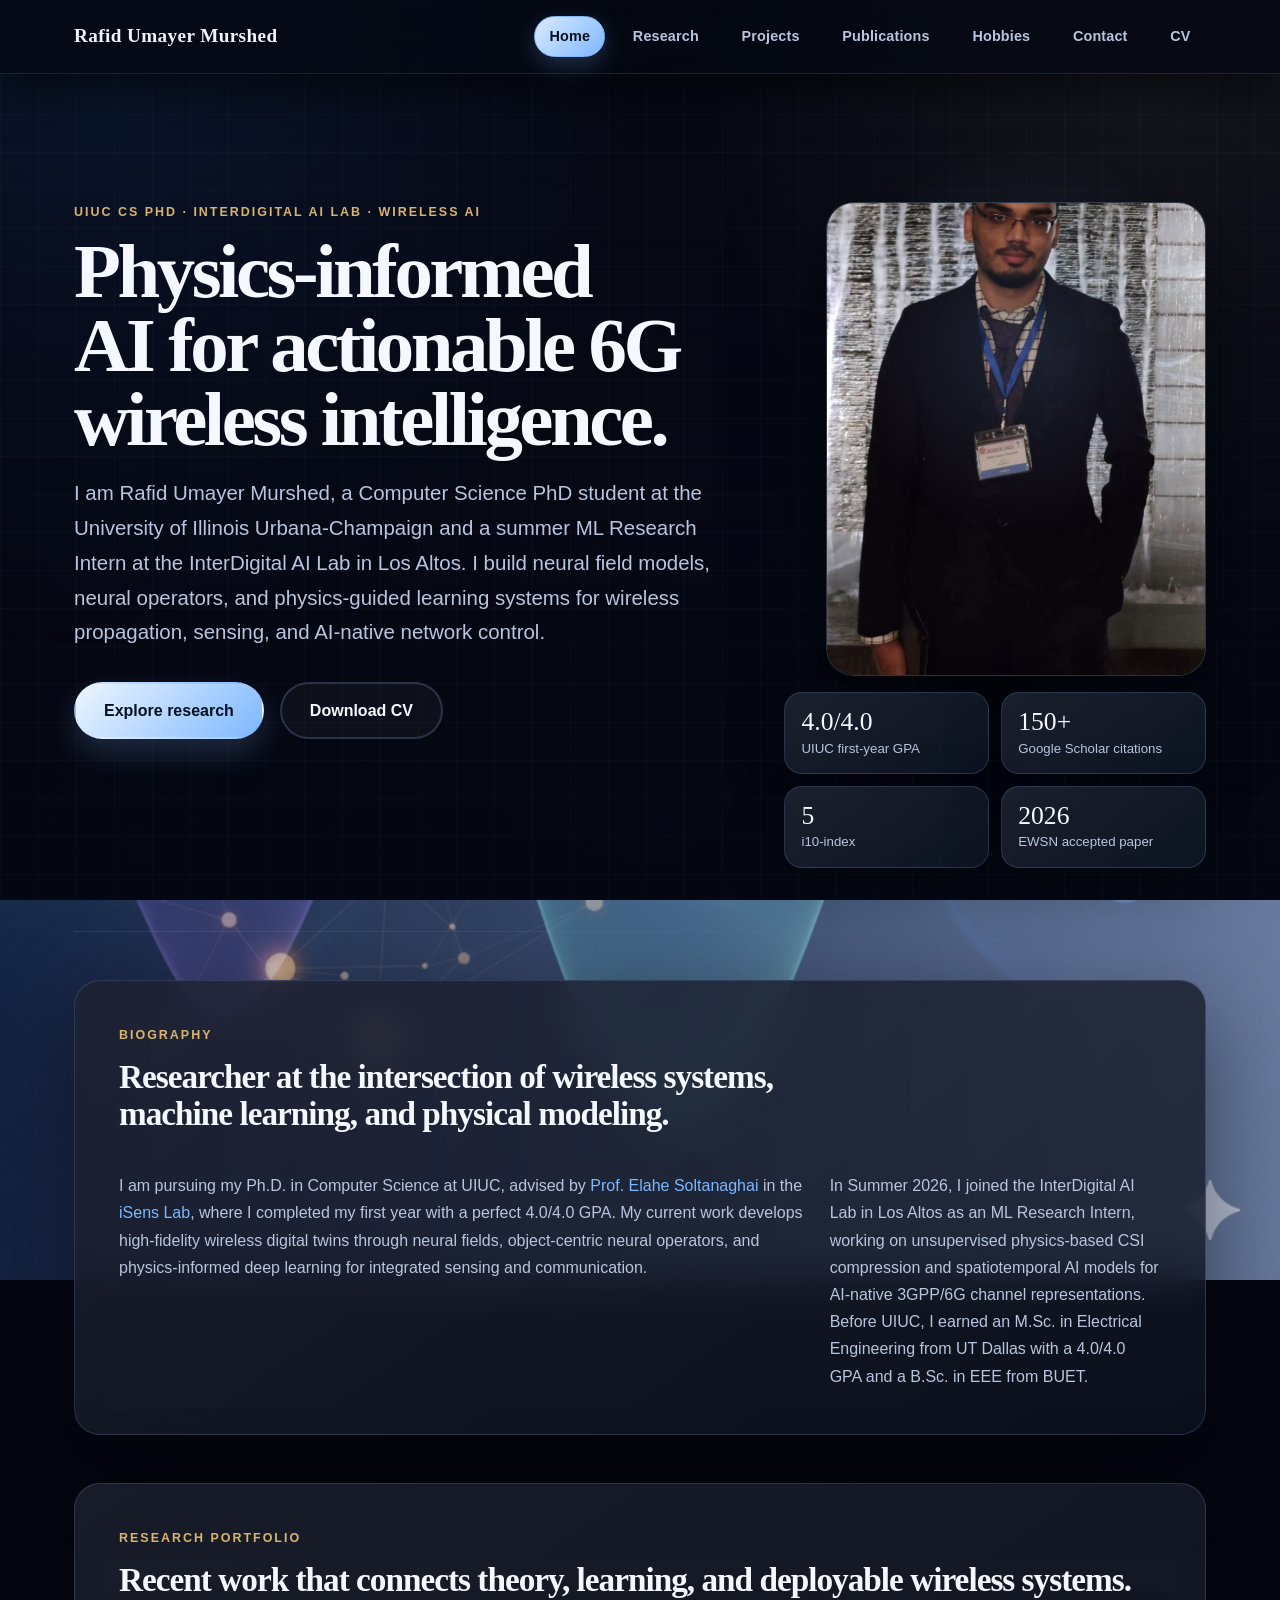
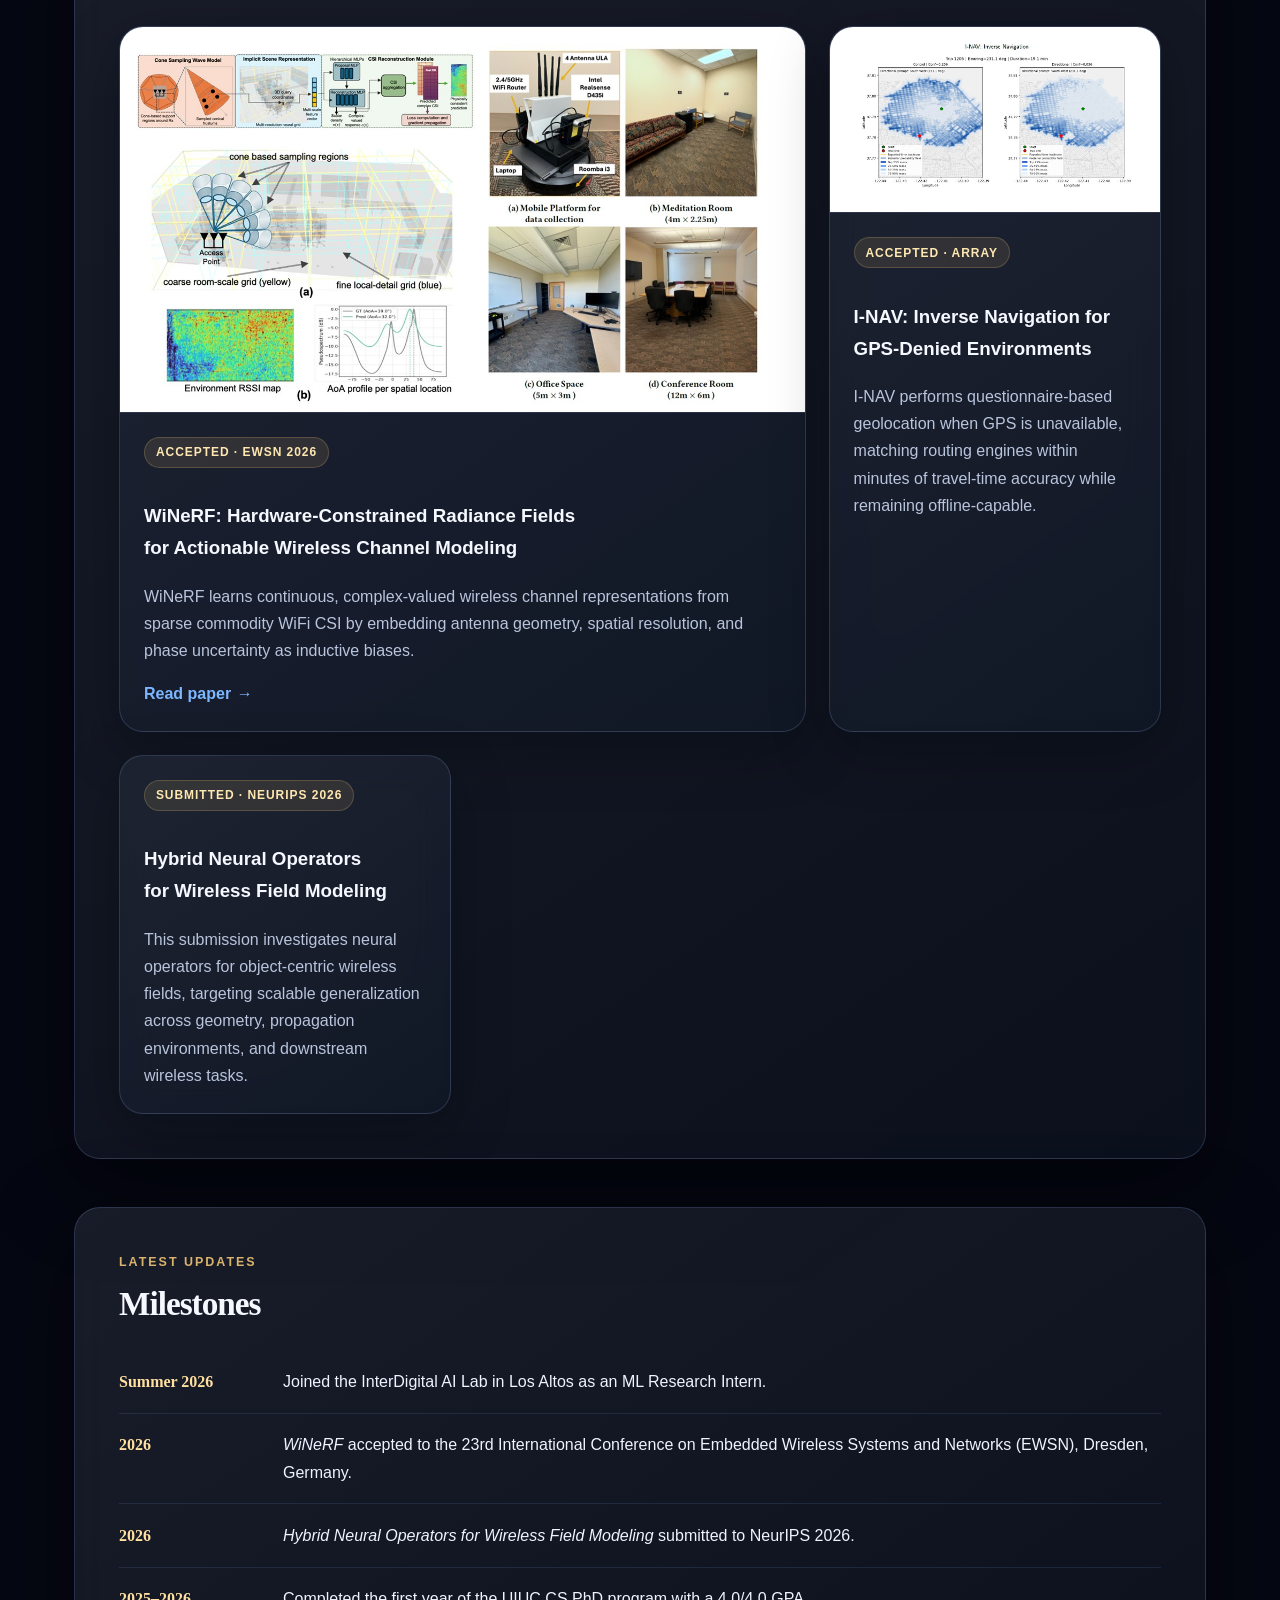
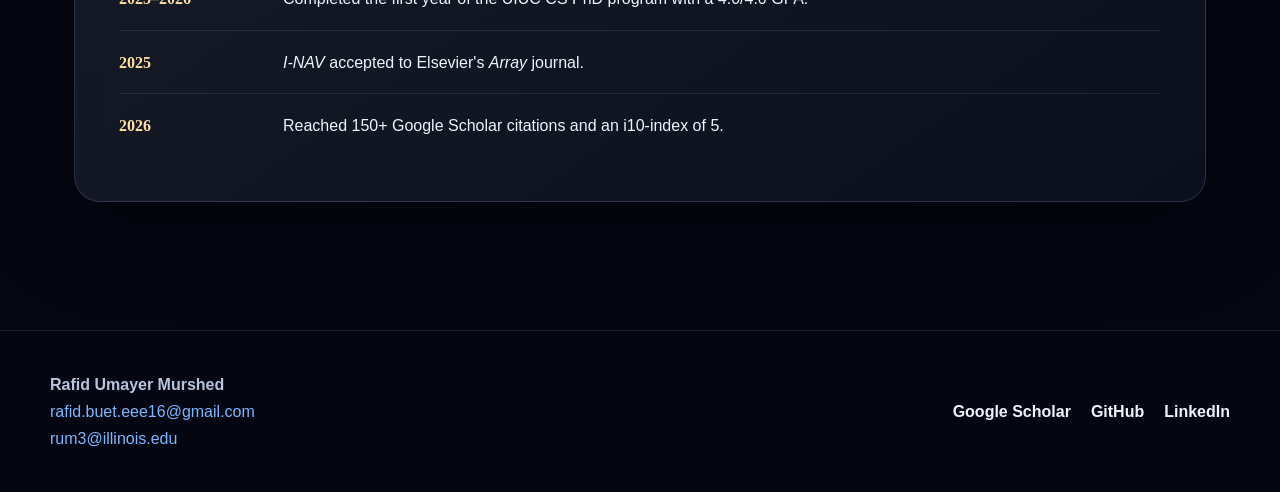
==== commit 7619ab86: "Merge pull request #13 from Rafid-Umayer-97/codex/update-website-with-new-achievements-31aqat Refres" ====
--- a/index.html
+++ b/index.html
@@ -7,15 +7,15 @@
     <title>Rafid Umayer Murshed | Physics-Informed AI for Wireless Systems</title>
     <meta
       name="description"
-      content="Homepage of Rafid Umayer Murshed, a CS PhD student at UIUC building physics-informed AI for next-generation wireless systems." />
+      content="Homepage of Rafid Umayer Murshed, a UIUC Computer Science PhD student and InterDigital AI Lab intern building physics-informed AI for 6G wireless systems." />
     <link rel="canonical" href="https://rafid-umayer-97.github.io/" />
     <meta property="og:title" content="Rafid Umayer Murshed" />
     <meta
       property="og:description"
-      content="Computer Science PhD student at UIUC researching physics-guided machine learning for wireless propagation and 6G systems." />
+      content="UIUC CS PhD student and InterDigital AI Lab intern researching neural wireless fields, physics-informed AI, and 6G digital twins." />
     <meta property="og:type" content="website" />
     <meta property="og:url" content="https://rafid-umayer-97.github.io/" />
-    <meta property="og:image" content="https://github.com/Rafid-Umayer-97.png" />
+    <meta property="og:image" content="https://rafid-umayer-97.github.io/img/Rafid-formal.jpg" />
     <meta property="og:site_name" content="Rafid Umayer Murshed" />
     <meta name="twitter:card" content="summary_large_image" />
     <link rel="stylesheet" href="css/main.css" />
@@ -32,104 +32,143 @@
             <li><a href="publications.html">Publications</a></li>
             <li><a href="hobbies.html">Hobbies</a></li>
             <li><a href="contact.html">Contact</a></li>
-            <li><a href="cv/Rafid_CV_Full.pdf">CV</a></li>
+            <li><a href="cv/Rafid_CV_Full_June.pdf">CV</a></li>
           </ul>
         </nav>
       </div>
     </header>
 
     <main>
-      <section class="hero">
+      <section class="hero hero--homepage">
         <div class="hero-content">
-          <h1>Rafid Umayer Murshed</h1>
-          <h2 class="hero-subheading">PhD Student · Computer Science · University of Illinois Urbana–Champaign</h2>
+          <p class="eyebrow">UIUC CS PhD · InterDigital AI Lab · Wireless AI</p>
+          <h1>Physics-informed AI for actionable 6G wireless intelligence.</h1>
           <p class="hero-text">
-            I'm Rafid Umayer Murshed, a Computer Science PhD student at the University of Illinois Urbana-Champaign.
-            I design physics-informed machine learning algorithms that unlock the full potential of 6G networks by enabling hyper-realistic
-            channel modeling and intelligent control of the radio environment.
+            I am Rafid Umayer Murshed, a Computer Science PhD student at the University of Illinois Urbana-Champaign and a
+            summer ML Research Intern at the InterDigital AI Lab in Los Altos. I build neural field models, neural operators,
+            and physics-guided learning systems for wireless propagation, sensing, and AI-native network control.
           </p>
           <div class="hero-cta">
-            <a class="button primary" href="research.html">Research &amp; Publications</a>
-            <a class="button secondary" href="/cv/Rafid_CV_Full.pdf">Download CV</a>
+            <a class="button primary" href="research.html">Explore research</a>
+            <a class="button secondary" href="cv/Rafid_CV_Full_June.pdf">Download CV</a>
           </div>
         </div>
-        <figure class="hero-photo">
-          <img
-            src="/img/Rafid-formal.jpg"
-            alt="Portrait of Rafid Umayer Murshed"
-            loading="eager"
-            decoding="async"
-          />
-        </figure>
-      </section>
-
-      <section class="section" id="biography">
-        <h2>Biography</h2>
-        <p>
-          I received my B.Sc. in Electrical and Electronic Engineering from the
-          <a href="https://www.buet.ac.bd/">Bangladesh University of Engineering and Technology (BUET)</a> in May 2022,
-          with a concentration in signal processing and wireless communications. My undergraduate thesis, under the
-          supervision of
-          <a href="https://researchprofiles.canberra.edu.au/en/persons/md-farhad-hossain">Dr. Farhad Hossain</a>,
-          explored deep learning–based hybrid beamforming for MIMO systems.
-        </p>
-        <p>
-          After graduation, I worked as a research engineer at the
-          <a href="https://jidpus.buet.ac.bd/">Japan Institute of Disaster Prevention and Urban Safety (BUET-JIDPUS)</a>,
-          where I contributed to the Earthquake Early Warning (EEW) project. In August 2023, I began my M.Sc. in
-          Electrical and Computer Engineering at
-          <a href="https://www.utdallas.edu/">The University of Texas at Dallas</a> under
-          <a href="https://personal.utdallas.edu/~saquib/">Dr. Mohammad Saquib</a>, completing the degree in May 2025
-          with a perfect GPA of 4.0/4.0. My master’s thesis, <em>Real-Time Beamforming and Metasurface Design for
-          Low-Latency 6G Wireless Networks</em>, advanced low-complexity algorithms for massive MIMO and RIS optimization.
-        </p>
-        <p>
-          I am currently pursuing my Ph.D. in Computer Science at the
-          <a href="https://illinois.edu/">University of Illinois Urbana-Champaign (UIUC)</a> as a recipient of the Siebel
-          School Fellowship. I have joined the <a href="https://isens.cs.illinois.edu/">iSens Lab</a> under
-          <a href="https://elahe.web.illinois.edu/">Dr. Elahe Soltanaghai</a>, where my research focuses on
-          physics-informed deep learning for next-generation wireless systems. My work spans trustworthy digital twins,
-          RF propagation modeling, MU-MIMO beamforming, reconfigurable intelligent surfaces, resource allocation, and
-          wireless sensing. I have published in leading journals and conferences, and have been invited to present my
-          research in venues such as the NSF MERIF workshop and the ARAFest.
-        </p>
-      </section>
-
-      <section class="section" id="focus-areas">
-        <h2>Focus areas</h2>
-        <ul class="highlight-list">
-          <li>Physics-guided deep learning for RF propagation and ultra-massive MIMO beamforming.</li>
-          <li>Neural representations and generative models for wireless channel emulation.</li>
-          <li>Reliable sensing-communication co-design, RIS/metasurface control, and 6G digital twins.</li>
-        </ul>
+        <aside class="profile-panel" aria-label="Professional highlights">
+          <figure class="hero-photo">
+            <img
+              src="img/Rafid-formal.jpg"
+              alt="Portrait of Rafid Umayer Murshed"
+              loading="eager"
+              decoding="async"
+            />
+          </figure>
+          <div class="metric-grid">
+            <div class="metric-card">
+              <span class="metric-value">4.0/4.0</span>
+              <span class="metric-label">UIUC first-year GPA</span>
+            </div>
+            <div class="metric-card">
+              <span class="metric-value">150+</span>
+              <span class="metric-label">Google Scholar citations</span>
+            </div>
+            <div class="metric-card">
+              <span class="metric-value">5</span>
+              <span class="metric-label">i10-index</span>
+            </div>
+            <div class="metric-card">
+              <span class="metric-value">2026</span>
+              <span class="metric-label">EWSN accepted paper</span>
+            </div>
+          </div>
+        </aside>
+      </section>
+
+      <section class="section section--intro" id="biography">
+        <div class="section-kicker">Biography</div>
+        <h2>Researcher at the intersection of wireless systems, machine learning, and physical modeling.</h2>
+        <div class="two-column-text">
+          <p>
+            I am pursuing my Ph.D. in Computer Science at UIUC, advised by
+            <a href="https://elahe.web.illinois.edu/">Prof. Elahe Soltanaghai</a> in the
+            <a href="https://isens.cs.illinois.edu/">iSens Lab</a>, where I completed my first year with a perfect
+            4.0/4.0 GPA. My current work develops high-fidelity wireless digital twins through neural fields,
+            object-centric neural operators, and physics-informed deep learning for integrated sensing and communication.
+          </p>
+          <p>
+            In Summer 2026, I joined the InterDigital AI Lab in Los Altos as an ML Research Intern, working on unsupervised
+            physics-based CSI compression and spatiotemporal AI models for AI-native 3GPP/6G channel representations. Before
+            UIUC, I earned an M.Sc. in Electrical Engineering from UT Dallas with a 4.0/4.0 GPA and a B.Sc. in EEE from BUET.
+          </p>
+        </div>
+      </section>
+
+      <section class="section">
+        <div class="section-kicker">Research portfolio</div>
+        <h2>Recent work that connects theory, learning, and deployable wireless systems.</h2>
+        <div class="showcase-grid">
+          <article class="showcase-card showcase-card--large">
+            <img src="img/WiNeRF_for_Homepage.jpg" alt="WiNeRF wireless neural field overview" loading="eager" decoding="async" />
+            <div>
+              <span class="publication-badge">Accepted · EWSN 2026</span>
+              <h3>WiNeRF: Hardware-Constrained Radiance Fields for Actionable Wireless Channel Modeling</h3>
+              <p>
+                WiNeRF learns continuous, complex-valued wireless channel representations from sparse commodity WiFi CSI by
+                embedding antenna geometry, spatial resolution, and phase uncertainty as inductive biases.
+              </p>
+              <a class="text-link" href="img/WiNeRF___EWSN_2026__Camera_Ready_.pdf">Read paper</a>
+            </div>
+          </article>
+          <article class="showcase-card">
+            <img src="img/INAV_for_Homepage.jpg" alt="I-NAV geolocation and inverse navigation overview" loading="eager" decoding="async" />
+            <div>
+              <span class="publication-badge">Accepted · Array</span>
+              <h3>I-NAV: Inverse Navigation for GPS-Denied Environments</h3>
+              <p>
+                I-NAV performs questionnaire-based geolocation when GPS is unavailable, matching routing engines within
+                minutes of travel-time accuracy while remaining offline-capable.
+              </p>
+            </div>
+          </article>
+          <article class="showcase-card">
+            <div>
+              <span class="publication-badge">Submitted · NeurIPS 2026</span>
+              <h3>Hybrid Neural Operators for Wireless Field Modeling</h3>
+              <p>
+                This submission investigates neural operators for object-centric wireless fields, targeting scalable
+                generalization across geometry, propagation environments, and downstream wireless tasks.
+              </p>
+            </div>
+          </article>
+        </div>
       </section>
 
       <section class="section" id="updates">
-        <h2>Latest updates</h2>
+        <div class="section-kicker">Latest updates</div>
+        <h2>Milestones</h2>
         <ul class="timeline">
           <li>
-            <span class="timeline-date">August 2025</span>
-            <span class="timeline-description">Started the PhD program in Computer Science at UIUC focusing on physics-informed AI for 6G. Crossed 100+ citations on Google Scholar.</span>
-          </li>
-          <li>
-            <span class="timeline-date">May 2025</span>
-            <span class="timeline-description">Graduated from UT Dallas with an M.Sc. thesis on RF learning and intelligent wireless systems.</span>
-          </li>
-          <li>
-            <span class="timeline-date">March 2025</span>
-            <span class="timeline-description">Released the <a href="https://arxiv.org/abs/2503.14866">MetaFAP preprint</a> on meta-learning frequency-agnostic metasurface models.</span>
-          </li>
-          <li>
-            <span class="timeline-date">October 2024</span>
-            <span class="timeline-description">Presented our work on self-supervised robustness for UM-MIMO THz communications at IEEE ICC Workshops 2024 in Denver.</span>
-          </li>
-          <li>
-            <span class="timeline-date">June 2024</span>
-            <span class="timeline-description">Published <em>Beyond Traditional Beamforming</em> in <em>IEEE Communications Letters</em>, introducing singular vector projection techniques.</span>
-          </li>
-          <li>
-            <span class="timeline-date">March 2024</span>
-            <span class="timeline-description">Our contrastive GNN approach for earthquake early warning appeared in <em>IEEE Transactions on Geoscience and Remote Sensing</em>.</span>
+            <span class="timeline-date">Summer 2026</span>
+            <span class="timeline-description">Joined the InterDigital AI Lab in Los Altos as an ML Research Intern.</span>
+          </li>
+          <li>
+            <span class="timeline-date">2026</span>
+            <span class="timeline-description"><em>WiNeRF</em> accepted to the 23rd International Conference on Embedded Wireless Systems and Networks (EWSN), Dresden, Germany.</span>
+          </li>
+          <li>
+            <span class="timeline-date">2026</span>
+            <span class="timeline-description"><em>Hybrid Neural Operators for Wireless Field Modeling</em> submitted to NeurIPS 2026.</span>
+          </li>
+          <li>
+            <span class="timeline-date">2025–2026</span>
+            <span class="timeline-description">Completed the first year of the UIUC CS PhD program with a 4.0/4.0 GPA.</span>
+          </li>
+          <li>
+            <span class="timeline-date">2025</span>
+            <span class="timeline-description"><em>I-NAV</em> accepted to Elsevier's <em>Array</em> journal.</span>
+          </li>
+          <li>
+            <span class="timeline-date">2026</span>
+            <span class="timeline-description">Reached 150+ Google Scholar citations and an i10-index of 5.</span>
           </li>
         </ul>
       </section>
@@ -155,14 +194,20 @@
         "@context": "https://schema.org",
         "@type": "Person",
         "name": "Rafid Umayer Murshed",
-        "jobTitle": "PhD Student",
-        "affiliation": {
-          "@type": "CollegeOrUniversity",
-          "name": "University of Illinois Urbana-Champaign"
-        },
+        "jobTitle": "Computer Science PhD Student and ML Research Intern",
+        "affiliation": [
+          {
+            "@type": "CollegeOrUniversity",
+            "name": "University of Illinois Urbana-Champaign"
+          },
+          {
+            "@type": "Organization",
+            "name": "InterDigital AI Lab"
+          }
+        ],
         "url": "https://rafid-umayer-97.github.io/",
-        "image": "https://github.com/Rafid-Umayer-97.png",
-        "email": "mailto:rafid.buet.eee16@gmail.com",
+        "image": "https://rafid-umayer-97.github.io/img/Rafid-formal.jpg",
+        "email": "mailto:rum3@illinois.edu",
         "sameAs": [
           "https://scholar.google.com/citations?user=-ZwK1vkAAAAJ&hl=en",
           "https://github.com/Rafid-Umayer-97",
@@ -171,8 +216,8 @@
         "knowsAbout": [
           "Wireless communications",
           "Physics-informed machine learning",
-          "Ultra-massive MIMO",
-          "Reconfigurable intelligent surfaces",
+          "Neural fields",
+          "Neural operators",
           "6G systems"
         ]
       }
--- a/css/main.css
+++ b/css/main.css
@@ -831,3 +831,516 @@
 .project-list-compact li {
   margin: 4px 0;
 }
+
+/* ===== 2026 professional academic redesign ===== */
+:root {
+  --primary: #7db7ff;
+  --primary-dark: #2f80ed;
+  --gold: #d9b46c;
+  --ink: #f6f8ff;
+  --background: #050712;
+  --surface: rgba(9, 15, 29, 0.82);
+  --surface-raised: rgba(13, 22, 42, 0.9);
+  --surface-soft: rgba(21, 33, 58, 0.82);
+  --text: #eef3ff;
+  --muted: #b9c5dd;
+  --border: rgba(159, 190, 255, 0.2);
+  --shadow: 0 26px 90px rgba(0, 0, 0, 0.42);
+  --max-width: 1180px;
+}
+
+body {
+  background-color: var(--background);
+  background-image:
+    radial-gradient(circle at 8% 10%, rgba(47, 128, 237, 0.24), transparent 34rem),
+    radial-gradient(circle at 90% 12%, rgba(217, 180, 108, 0.16), transparent 28rem),
+    linear-gradient(135deg, rgba(5, 7, 18, 0.96), rgba(8, 13, 26, 0.98)),
+    url("/img/background.jpg");
+  background-blend-mode: screen, screen, normal, normal;
+}
+
+body::before {
+  background:
+    linear-gradient(rgba(255, 255, 255, 0.018) 1px, transparent 1px),
+    linear-gradient(90deg, rgba(255, 255, 255, 0.018) 1px, transparent 1px),
+    linear-gradient(180deg, rgba(5, 7, 18, 0.52), rgba(5, 7, 18, 0.92));
+  background-size: 38px 38px, 38px 38px, auto;
+}
+
+.site-header {
+  border-bottom: 1px solid rgba(159, 190, 255, 0.14);
+  background: rgba(5, 8, 18, 0.78);
+}
+
+.brand {
+  font-family: Georgia, "Times New Roman", serif;
+  letter-spacing: 0.02em;
+}
+
+.nav-links a {
+  font-size: 0.9rem;
+  letter-spacing: 0.01em;
+}
+
+.nav-links a.active {
+  color: #071020;
+  background: linear-gradient(135deg, #dceaff, var(--primary));
+  box-shadow: 0 8px 22px rgba(125, 183, 255, 0.22);
+}
+
+main {
+  padding-top: clamp(2.2rem, 4vw, 4rem);
+}
+
+h1,
+h2,
+h3,
+.brand {
+  text-wrap: balance;
+}
+
+p,
+li {
+  color: var(--muted);
+}
+
+.eyebrow,
+.section-kicker {
+  margin: 0 0 0.75rem;
+  color: var(--gold);
+  font-size: 0.78rem;
+  font-weight: 800;
+  letter-spacing: 0.16em;
+  text-transform: uppercase;
+}
+
+.hero--homepage {
+  grid-template-columns: minmax(0, 1fr);
+  min-height: auto;
+  padding-top: clamp(2rem, 6vw, 5rem);
+}
+
+.hero--homepage::before {
+  content: "";
+  position: absolute;
+  inset: 1rem -1rem auto auto;
+  width: min(36vw, 400px);
+  height: min(36vw, 400px);
+  border-radius: 999px;
+  background: radial-gradient(circle, rgba(125, 183, 255, 0.16), transparent 68%);
+  filter: blur(8px);
+  pointer-events: none;
+}
+
+.hero-content {
+  max-width: 760px;
+}
+
+.hero-content h1,
+.page-heading h1 {
+  color: var(--ink);
+  font-family: Georgia, "Times New Roman", serif;
+  font-weight: 700;
+  letter-spacing: -0.045em;
+}
+
+.hero-content h1 {
+  margin-bottom: 1.25rem;
+  font-size: clamp(3rem, 6vw, 5.9rem);
+  line-height: 0.96;
+}
+
+.hero-text {
+  font-size: clamp(1.05rem, 1vw + 0.9rem, 1.28rem);
+  max-width: 67ch;
+}
+
+.profile-panel {
+  display: grid;
+  gap: 1rem;
+  align-self: center;
+}
+
+.hero-photo {
+  max-width: min(100%, 380px);
+  border-radius: 28px;
+  border: 1px solid rgba(255, 255, 255, 0.16);
+  box-shadow: 0 35px 90px rgba(0, 0, 0, 0.55);
+}
+
+.hero-photo img {
+  aspect-ratio: 4 / 5;
+  object-fit: cover;
+}
+
+.metric-grid,
+.stats-strip {
+  display: grid;
+  grid-template-columns: repeat(2, minmax(0, 1fr));
+  gap: 0.75rem;
+}
+
+.metric-card,
+.stats-strip div,
+.theme-card,
+.showcase-card,
+.project-card,
+.publication-list li {
+  position: relative;
+  overflow: hidden;
+  background:
+    linear-gradient(145deg, rgba(255, 255, 255, 0.075), rgba(255, 255, 255, 0.025)),
+    rgba(10, 17, 32, 0.78);
+  border: 1px solid rgba(159, 190, 255, 0.18);
+  box-shadow: 0 18px 58px rgba(0, 0, 0, 0.28);
+  backdrop-filter: blur(18px);
+}
+
+.metric-card {
+  padding: 1rem;
+  border-radius: 18px;
+}
+
+.metric-value,
+.stats-strip strong {
+  display: block;
+  color: var(--ink);
+  font-family: Georgia, "Times New Roman", serif;
+  font-size: clamp(1.45rem, 2vw, 2.1rem);
+  line-height: 1;
+}
+
+.metric-label,
+.stats-strip span {
+  display: block;
+  margin-top: 0.35rem;
+  color: var(--muted);
+  font-size: 0.83rem;
+  line-height: 1.25;
+}
+
+.button.primary {
+  color: #06101f;
+  background: linear-gradient(135deg, #eef6ff, var(--primary));
+  box-shadow: 0 14px 30px rgba(125, 183, 255, 0.2);
+}
+
+.button.secondary {
+  color: var(--ink);
+  background: rgba(255, 255, 255, 0.035);
+}
+
+.section {
+  padding: clamp(1.6rem, 3.5vw, 2.75rem);
+  background:
+    linear-gradient(145deg, rgba(255, 255, 255, 0.07), rgba(255, 255, 255, 0.018)),
+    rgba(8, 14, 28, 0.78);
+  border-color: rgba(159, 190, 255, 0.18);
+  border-radius: 26px;
+  backdrop-filter: blur(20px);
+}
+
+.section h2,
+.page-heading h1 {
+  margin-top: 0;
+}
+
+.section h2 {
+  color: var(--ink);
+  font-family: Georgia, "Times New Roman", serif;
+  font-size: clamp(1.8rem, 2.6vw, 2.7rem);
+  line-height: 1.12;
+  letter-spacing: -0.03em;
+}
+
+.two-column-text,
+.page-heading--split,
+.showcase-grid,
+.theme-grid {
+  display: grid;
+  gap: 1.4rem;
+}
+
+.showcase-grid {
+  margin-top: 1.75rem;
+  grid-template-columns: repeat(auto-fit, minmax(270px, 1fr));
+}
+
+.showcase-card {
+  border-radius: 24px;
+}
+
+.showcase-card--large {
+  grid-column: span 2;
+}
+
+.showcase-card img {
+  width: 100%;
+  aspect-ratio: 16 / 9;
+  object-fit: cover;
+  border-bottom: 1px solid rgba(159, 190, 255, 0.14);
+}
+
+.showcase-card > div,
+.project-body {
+  padding: 1.5rem;
+}
+
+.publication-badge {
+  display: inline-flex;
+  width: fit-content;
+  margin-bottom: 0.85rem;
+  padding: 0.28rem 0.68rem;
+  border-radius: 999px;
+  color: #ffe7b1;
+  background: rgba(217, 180, 108, 0.13);
+  border: 1px solid rgba(217, 180, 108, 0.24);
+  font-size: 0.75rem;
+  font-weight: 800;
+  letter-spacing: 0.08em;
+  text-transform: uppercase;
+}
+
+.showcase-card h3,
+.theme-card h3,
+.project-card h2,
+.publication-title {
+  color: var(--ink);
+}
+
+.text-link {
+  display: inline-flex;
+  margin-top: 1rem;
+  font-weight: 800;
+}
+
+.text-link::after {
+  content: "→";
+  margin-left: 0.35rem;
+}
+
+.timeline li {
+  align-items: flex-start;
+  padding: 1.1rem 0;
+}
+
+.timeline-date {
+  color: #ffe0a0;
+  font-family: Georgia, "Times New Roman", serif;
+}
+
+.page-heading {
+  margin-bottom: 2.5rem;
+}
+
+.page-heading p {
+  font-size: 1.08rem;
+}
+
+.stats-strip {
+  align-self: start;
+}
+
+.stats-strip div {
+  padding: 1rem;
+  border-radius: 18px;
+}
+
+.research-quote {
+  max-width: 480px;
+  background:
+    linear-gradient(145deg, rgba(217, 180, 108, 0.13), rgba(125, 183, 255, 0.06)),
+    rgba(9, 15, 29, 0.72);
+}
+
+.feature-figure {
+  margin: 1.5rem 0 0;
+  overflow: hidden;
+  border-radius: 22px;
+  border: 1px solid rgba(159, 190, 255, 0.18);
+  background: rgba(255, 255, 255, 0.035);
+}
+
+.feature-figure img {
+  width: 100%;
+  max-height: 520px;
+  object-fit: cover;
+}
+
+.feature-figure figcaption {
+  padding: 0.9rem 1.1rem;
+  color: var(--muted);
+  font-size: 0.94rem;
+}
+
+.research-grid--dense {
+  grid-template-columns: repeat(auto-fit, minmax(230px, 1fr));
+}
+
+.research-grid article,
+.theme-card {
+  padding: 1.25rem;
+  border-radius: 20px;
+  background: rgba(255, 255, 255, 0.035);
+  border: 1px solid rgba(159, 190, 255, 0.12);
+}
+
+.theme-grid {
+  grid-template-columns: repeat(auto-fit, minmax(240px, 1fr));
+  margin-top: 1.4rem;
+}
+
+.theme-card span {
+  color: var(--gold);
+  font-family: Georgia, "Times New Roman", serif;
+  font-size: 1.8rem;
+}
+
+.collab-list {
+  columns: 2 320px;
+  gap: 2rem;
+}
+
+.collab-list li {
+  margin-bottom: 0.7rem;
+  break-inside: avoid;
+}
+
+.publication-section + .publication-section {
+  margin-top: 2rem;
+}
+
+.publication-list {
+  display: grid;
+  gap: 1rem;
+  list-style: none;
+  margin: 1.5rem 0 0;
+  padding: 0;
+}
+
+.publication-list li {
+  padding: 1.35rem;
+  border-radius: 20px;
+}
+
+.publication-list--featured li:first-child {
+  border-color: rgba(217, 180, 108, 0.36);
+}
+
+.publication-title {
+  font-weight: 800;
+  font-size: 1.08rem;
+  line-height: 1.35;
+}
+
+.publication-meta {
+  margin-top: 0.45rem;
+  color: var(--muted);
+  font-size: 0.95rem;
+}
+
+.publication-links {
+  display: flex;
+  flex-wrap: wrap;
+  gap: 0.55rem;
+  margin-top: 0.85rem;
+}
+
+.publication-links a {
+  display: inline-flex;
+  padding: 0.38rem 0.72rem;
+  border-radius: 999px;
+  background: rgba(125, 183, 255, 0.11);
+  border: 1px solid rgba(125, 183, 255, 0.22);
+  font-weight: 700;
+  font-size: 0.86rem;
+}
+
+.project-grid {
+  display: grid;
+  grid-template-columns: repeat(auto-fit, minmax(285px, 1fr));
+  gap: 1.25rem;
+}
+
+.project-grid--featured {
+  align-items: stretch;
+}
+
+.project-card {
+  padding: 0;
+  border-radius: 24px;
+}
+
+.project-card--wide {
+  grid-column: span 2;
+}
+
+.project-figure {
+  margin: 0;
+  overflow: hidden;
+  border-bottom: 1px solid rgba(159, 190, 255, 0.14);
+}
+
+.project-figure img {
+  width: 100%;
+  aspect-ratio: 16 / 9;
+  object-fit: cover;
+}
+
+.project-card h2 {
+  margin: 0;
+  font-family: Georgia, "Times New Roman", serif;
+  font-size: 1.55rem;
+}
+
+.contact-list {
+  list-style: none;
+  padding: 0;
+  margin: 1.25rem 0 0;
+}
+
+.contact-list li {
+  padding: 0.7rem 0;
+  border-bottom: 1px solid rgba(159, 190, 255, 0.12);
+}
+
+.site-footer {
+  border-top: 1px solid rgba(159, 190, 255, 0.14);
+  background: rgba(5, 8, 18, 0.82);
+}
+
+@media (min-width: 861px) {
+  .hero--homepage {
+    grid-template-columns: minmax(0, 1.22fr) minmax(320px, 0.78fr);
+  }
+
+  .two-column-text,
+  .page-heading--split {
+    grid-template-columns: minmax(0, 1.35fr) minmax(300px, 0.65fr);
+  }
+}
+
+@media (max-width: 760px) {
+  .hero-content h1 {
+    font-size: clamp(2.55rem, 16vw, 3.5rem);
+  }
+
+  .metric-grid,
+  .stats-strip {
+    grid-template-columns: 1fr 1fr;
+  }
+
+  .showcase-card--large,
+  .project-card--wide {
+    grid-column: auto;
+  }
+
+  .timeline li {
+    display: block;
+  }
+
+  .timeline-date {
+    display: block;
+    margin-bottom: 0.25rem;
+  }
+}
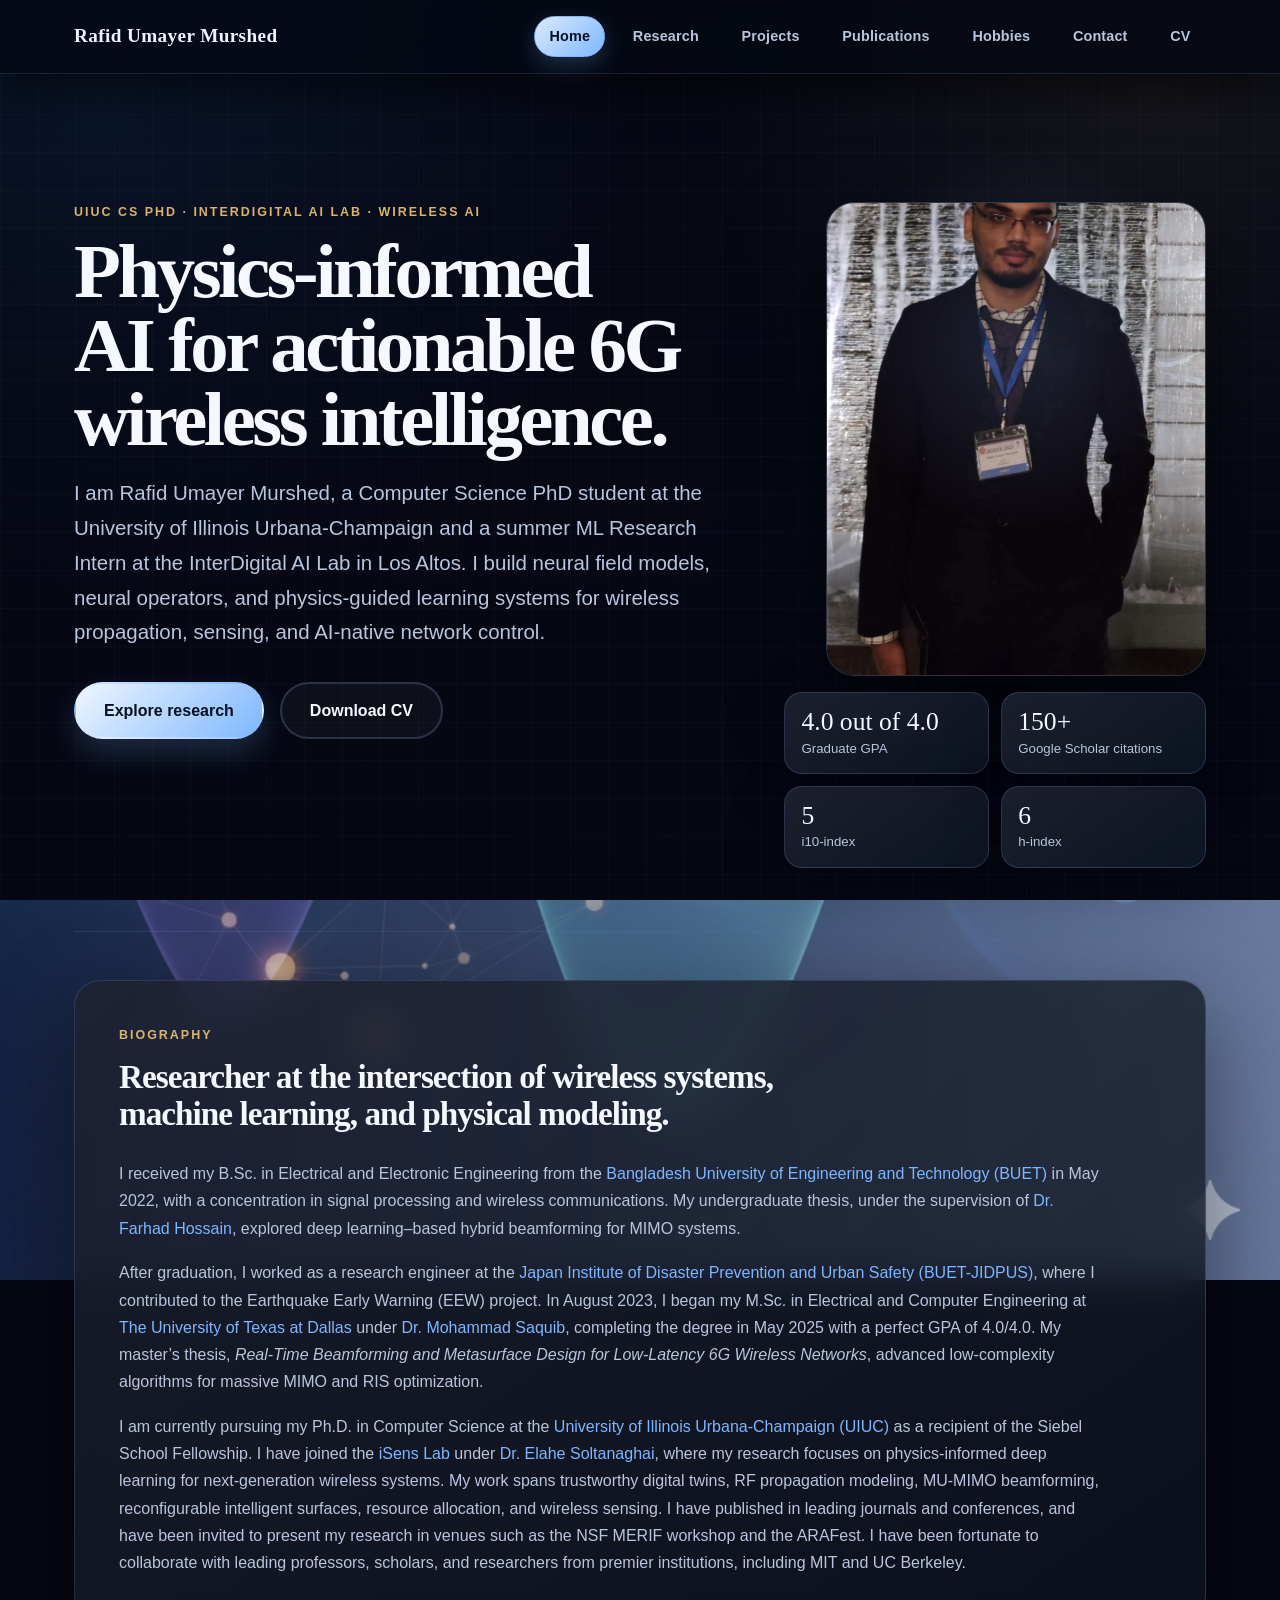
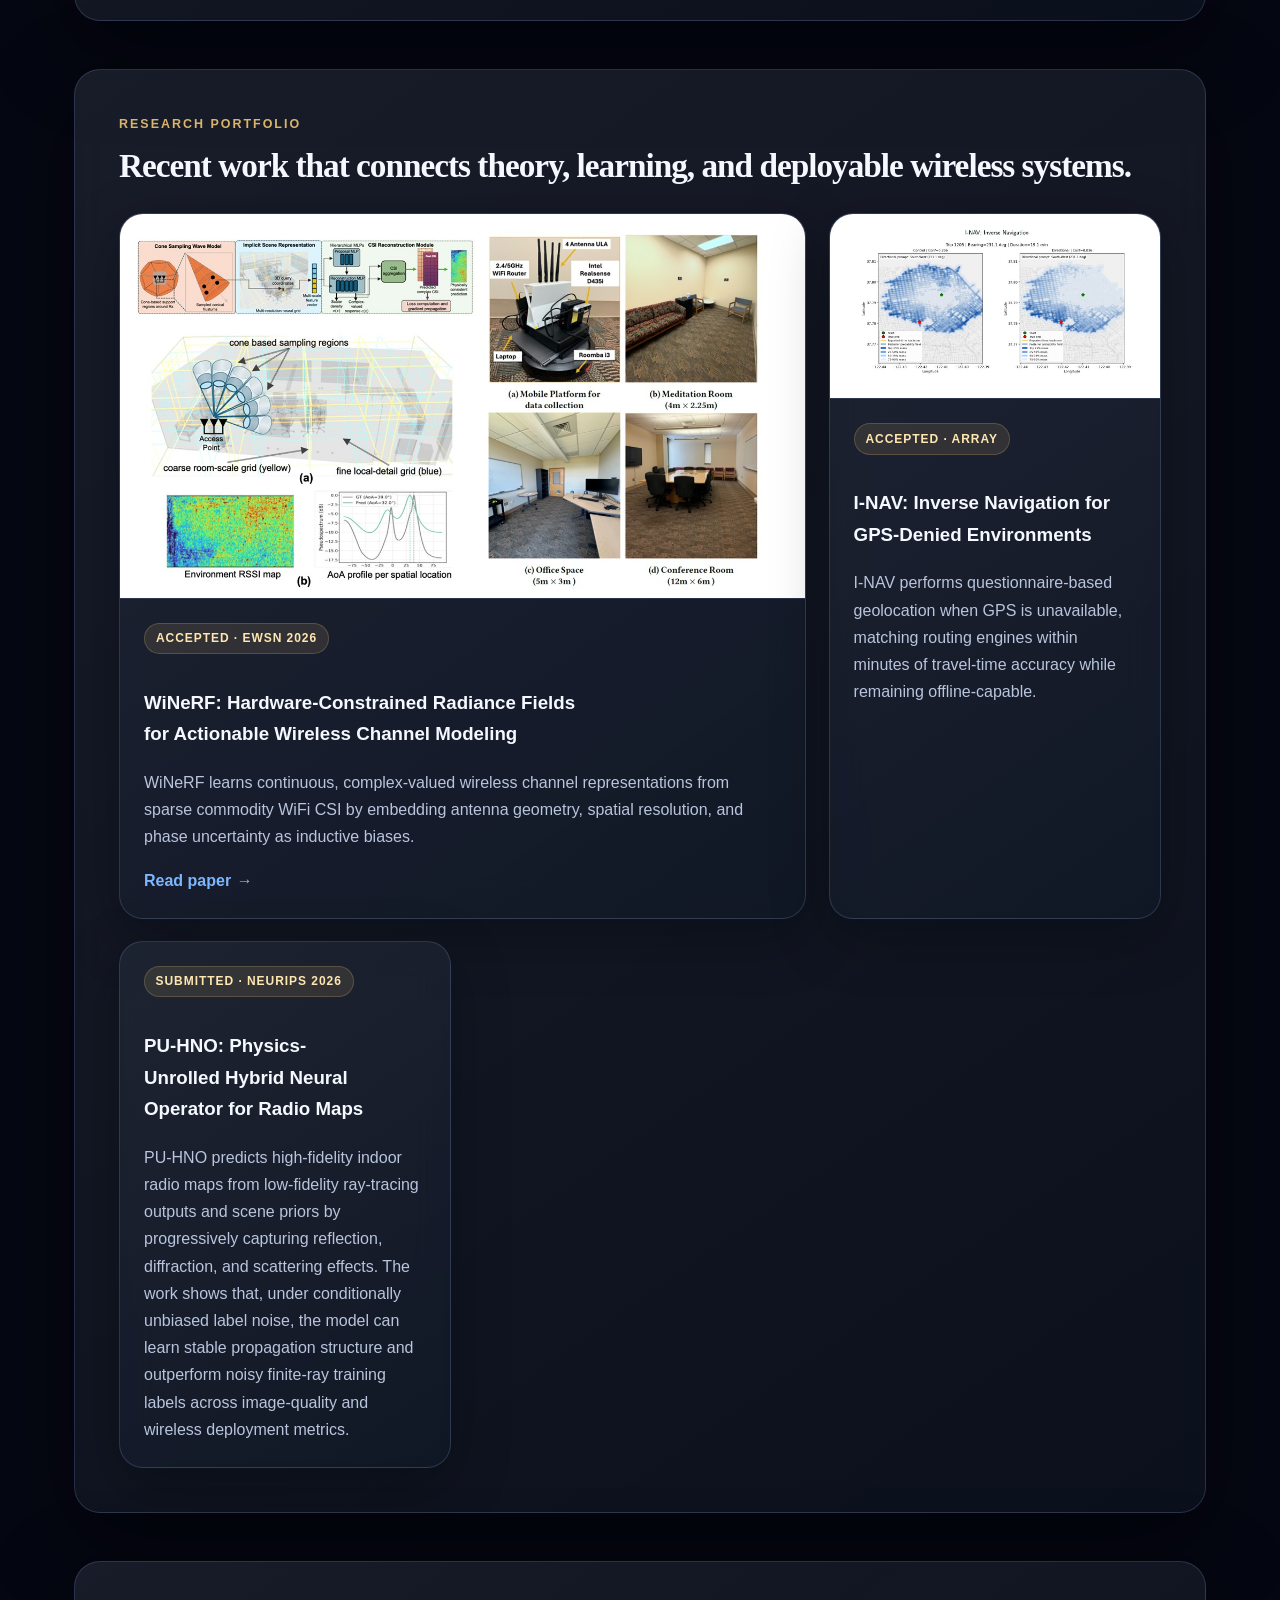
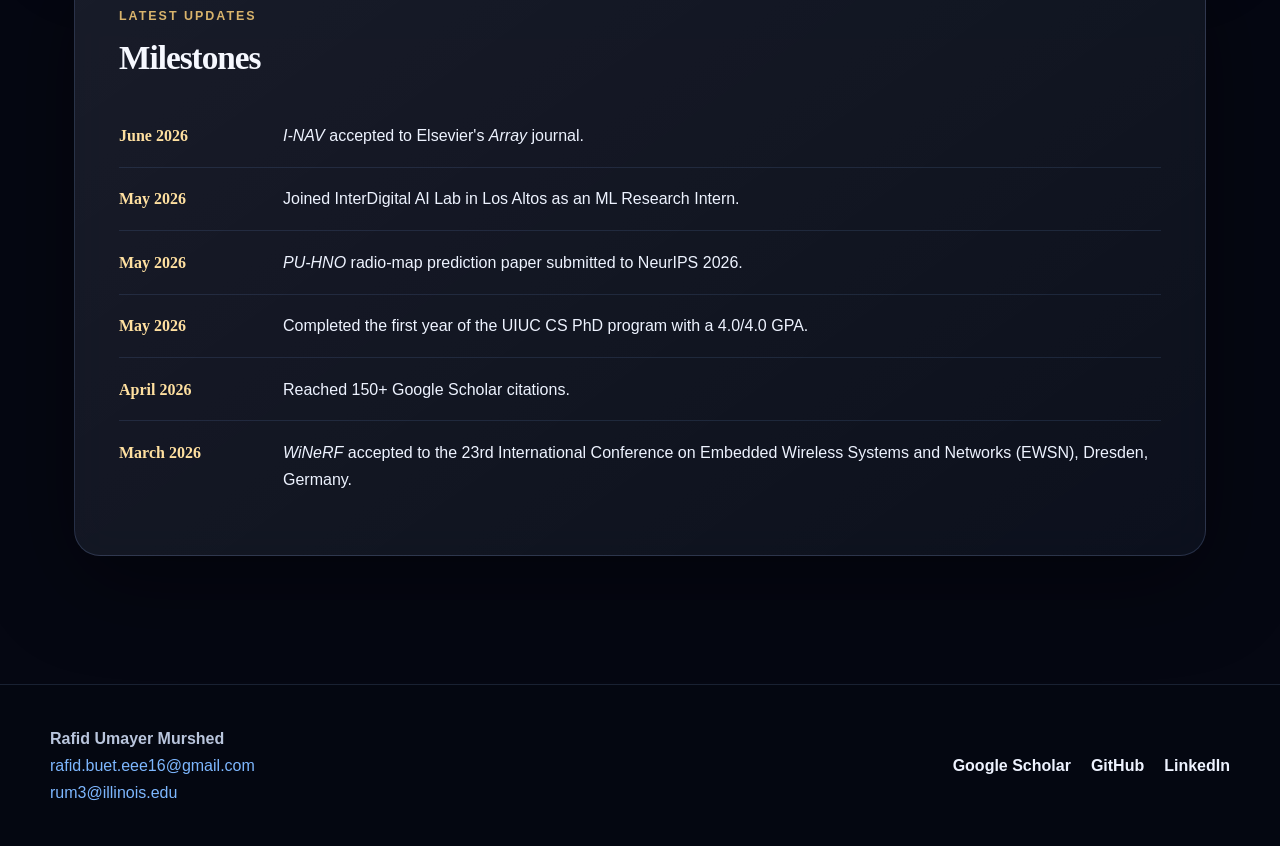
==== commit 0156b115: "Fix homepage bio and research updates" ====
--- a/index.html
+++ b/index.html
@@ -64,8 +64,8 @@
           </figure>
           <div class="metric-grid">
             <div class="metric-card">
-              <span class="metric-value">4.0/4.0</span>
-              <span class="metric-label">UIUC first-year GPA</span>
+              <span class="metric-value">4.0 out of 4.0</span>
+              <span class="metric-label">Graduate GPA</span>
             </div>
             <div class="metric-card">
               <span class="metric-value">150+</span>
@@ -76,8 +76,8 @@
               <span class="metric-label">i10-index</span>
             </div>
             <div class="metric-card">
-              <span class="metric-value">2026</span>
-              <span class="metric-label">EWSN accepted paper</span>
+              <span class="metric-value">6</span>
+              <span class="metric-label">h-index</span>
             </div>
           </div>
         </aside>
@@ -86,18 +86,35 @@
       <section class="section section--intro" id="biography">
         <div class="section-kicker">Biography</div>
         <h2>Researcher at the intersection of wireless systems, machine learning, and physical modeling.</h2>
-        <div class="two-column-text">
+        <div class="biography-text">
           <p>
-            I am pursuing my Ph.D. in Computer Science at UIUC, advised by
-            <a href="https://elahe.web.illinois.edu/">Prof. Elahe Soltanaghai</a> in the
-            <a href="https://isens.cs.illinois.edu/">iSens Lab</a>, where I completed my first year with a perfect
-            4.0/4.0 GPA. My current work develops high-fidelity wireless digital twins through neural fields,
-            object-centric neural operators, and physics-informed deep learning for integrated sensing and communication.
+            I received my B.Sc. in Electrical and Electronic Engineering from the
+            <a href="https://www.buet.ac.bd/">Bangladesh University of Engineering and Technology (BUET)</a> in May 2022,
+            with a concentration in signal processing and wireless communications. My undergraduate thesis, under the
+            supervision of
+            <a href="https://researchprofiles.canberra.edu.au/en/persons/md-farhad-hossain">Dr. Farhad Hossain</a>,
+            explored deep learning–based hybrid beamforming for MIMO systems.
           </p>
           <p>
-            In Summer 2026, I joined the InterDigital AI Lab in Los Altos as an ML Research Intern, working on unsupervised
-            physics-based CSI compression and spatiotemporal AI models for AI-native 3GPP/6G channel representations. Before
-            UIUC, I earned an M.Sc. in Electrical Engineering from UT Dallas with a 4.0/4.0 GPA and a B.Sc. in EEE from BUET.
+            After graduation, I worked as a research engineer at the
+            <a href="https://jidpus.buet.ac.bd/">Japan Institute of Disaster Prevention and Urban Safety (BUET-JIDPUS)</a>,
+            where I contributed to the Earthquake Early Warning (EEW) project. In August 2023, I began my M.Sc. in
+            Electrical and Computer Engineering at
+            <a href="https://www.utdallas.edu/">The University of Texas at Dallas</a> under
+            <a href="https://personal.utdallas.edu/~saquib/">Dr. Mohammad Saquib</a>, completing the degree in May 2025
+            with a perfect GPA of 4.0/4.0. My master’s thesis, <em>Real-Time Beamforming and Metasurface Design for
+            Low-Latency 6G Wireless Networks</em>, advanced low-complexity algorithms for massive MIMO and RIS optimization.
+          </p>
+          <p>
+            I am currently pursuing my Ph.D. in Computer Science at the
+            <a href="https://illinois.edu/">University of Illinois Urbana-Champaign (UIUC)</a> as a recipient of the Siebel
+            School Fellowship. I have joined the <a href="https://isens.cs.illinois.edu/">iSens Lab</a> under
+            <a href="https://elahe.web.illinois.edu/">Dr. Elahe Soltanaghai</a>, where my research focuses on
+            physics-informed deep learning for next-generation wireless systems. My work spans trustworthy digital twins,
+            RF propagation modeling, MU-MIMO beamforming, reconfigurable intelligent surfaces, resource allocation, and
+            wireless sensing. I have published in leading journals and conferences, and have been invited to present my
+            research in venues such as the NSF MERIF workshop and the ARAFest. I have been fortunate to collaborate with
+            leading professors, scholars, and researchers from premier institutions, including MIT and UC Berkeley.
           </p>
         </div>
       </section>
@@ -132,10 +149,12 @@
           <article class="showcase-card">
             <div>
               <span class="publication-badge">Submitted · NeurIPS 2026</span>
-              <h3>Hybrid Neural Operators for Wireless Field Modeling</h3>
+              <h3>PU-HNO: Physics-Unrolled Hybrid Neural Operator for Radio Maps</h3>
               <p>
-                This submission investigates neural operators for object-centric wireless fields, targeting scalable
-                generalization across geometry, propagation environments, and downstream wireless tasks.
+                PU-HNO predicts high-fidelity indoor radio maps from low-fidelity ray-tracing outputs and scene priors by
+                progressively capturing reflection, diffraction, and scattering effects. The work shows that, under
+                conditionally unbiased label noise, the model can learn stable propagation structure and outperform noisy
+                finite-ray training labels across image-quality and wireless deployment metrics.
               </p>
             </div>
           </article>
@@ -147,28 +166,28 @@
         <h2>Milestones</h2>
         <ul class="timeline">
           <li>
-            <span class="timeline-date">Summer 2026</span>
-            <span class="timeline-description">Joined the InterDigital AI Lab in Los Altos as an ML Research Intern.</span>
-          </li>
-          <li>
-            <span class="timeline-date">2026</span>
+            <span class="timeline-date">June 2026</span>
+            <span class="timeline-description"><em>I-NAV</em> accepted to Elsevier's <em>Array</em> journal.</span>
+          </li>
+          <li>
+            <span class="timeline-date">May 2026</span>
+            <span class="timeline-description">Joined InterDigital AI Lab in Los Altos as an ML Research Intern.</span>
+          </li>
+          <li>
+            <span class="timeline-date">May 2026</span>
+            <span class="timeline-description"><em>PU-HNO</em> radio-map prediction paper submitted to NeurIPS 2026.</span>
+          </li>
+          <li>
+            <span class="timeline-date">May 2026</span>
+            <span class="timeline-description">Completed the first year of the UIUC CS PhD program with a 4.0/4.0 GPA.</span>
+          </li>
+          <li>
+            <span class="timeline-date">April 2026</span>
+            <span class="timeline-description">Reached 150+ Google Scholar citations.</span>
+          </li>
+          <li>
+            <span class="timeline-date">March 2026</span>
             <span class="timeline-description"><em>WiNeRF</em> accepted to the 23rd International Conference on Embedded Wireless Systems and Networks (EWSN), Dresden, Germany.</span>
-          </li>
-          <li>
-            <span class="timeline-date">2026</span>
-            <span class="timeline-description"><em>Hybrid Neural Operators for Wireless Field Modeling</em> submitted to NeurIPS 2026.</span>
-          </li>
-          <li>
-            <span class="timeline-date">2025–2026</span>
-            <span class="timeline-description">Completed the first year of the UIUC CS PhD program with a 4.0/4.0 GPA.</span>
-          </li>
-          <li>
-            <span class="timeline-date">2025</span>
-            <span class="timeline-description"><em>I-NAV</em> accepted to Elsevier's <em>Array</em> journal.</span>
-          </li>
-          <li>
-            <span class="timeline-date">2026</span>
-            <span class="timeline-description">Reached 150+ Google Scholar citations and an i10-index of 5.</span>
           </li>
         </ul>
       </section>
--- a/css/main.css
+++ b/css/main.css
@@ -1053,6 +1053,18 @@
   letter-spacing: -0.03em;
 }
 
+.biography-text {
+  max-width: 980px;
+}
+
+.biography-text p {
+  margin-bottom: 0;
+}
+
+.biography-text p + p {
+  margin-top: 1.1rem;
+}
+
 .two-column-text,
 .page-heading--split,
 .showcase-grid,
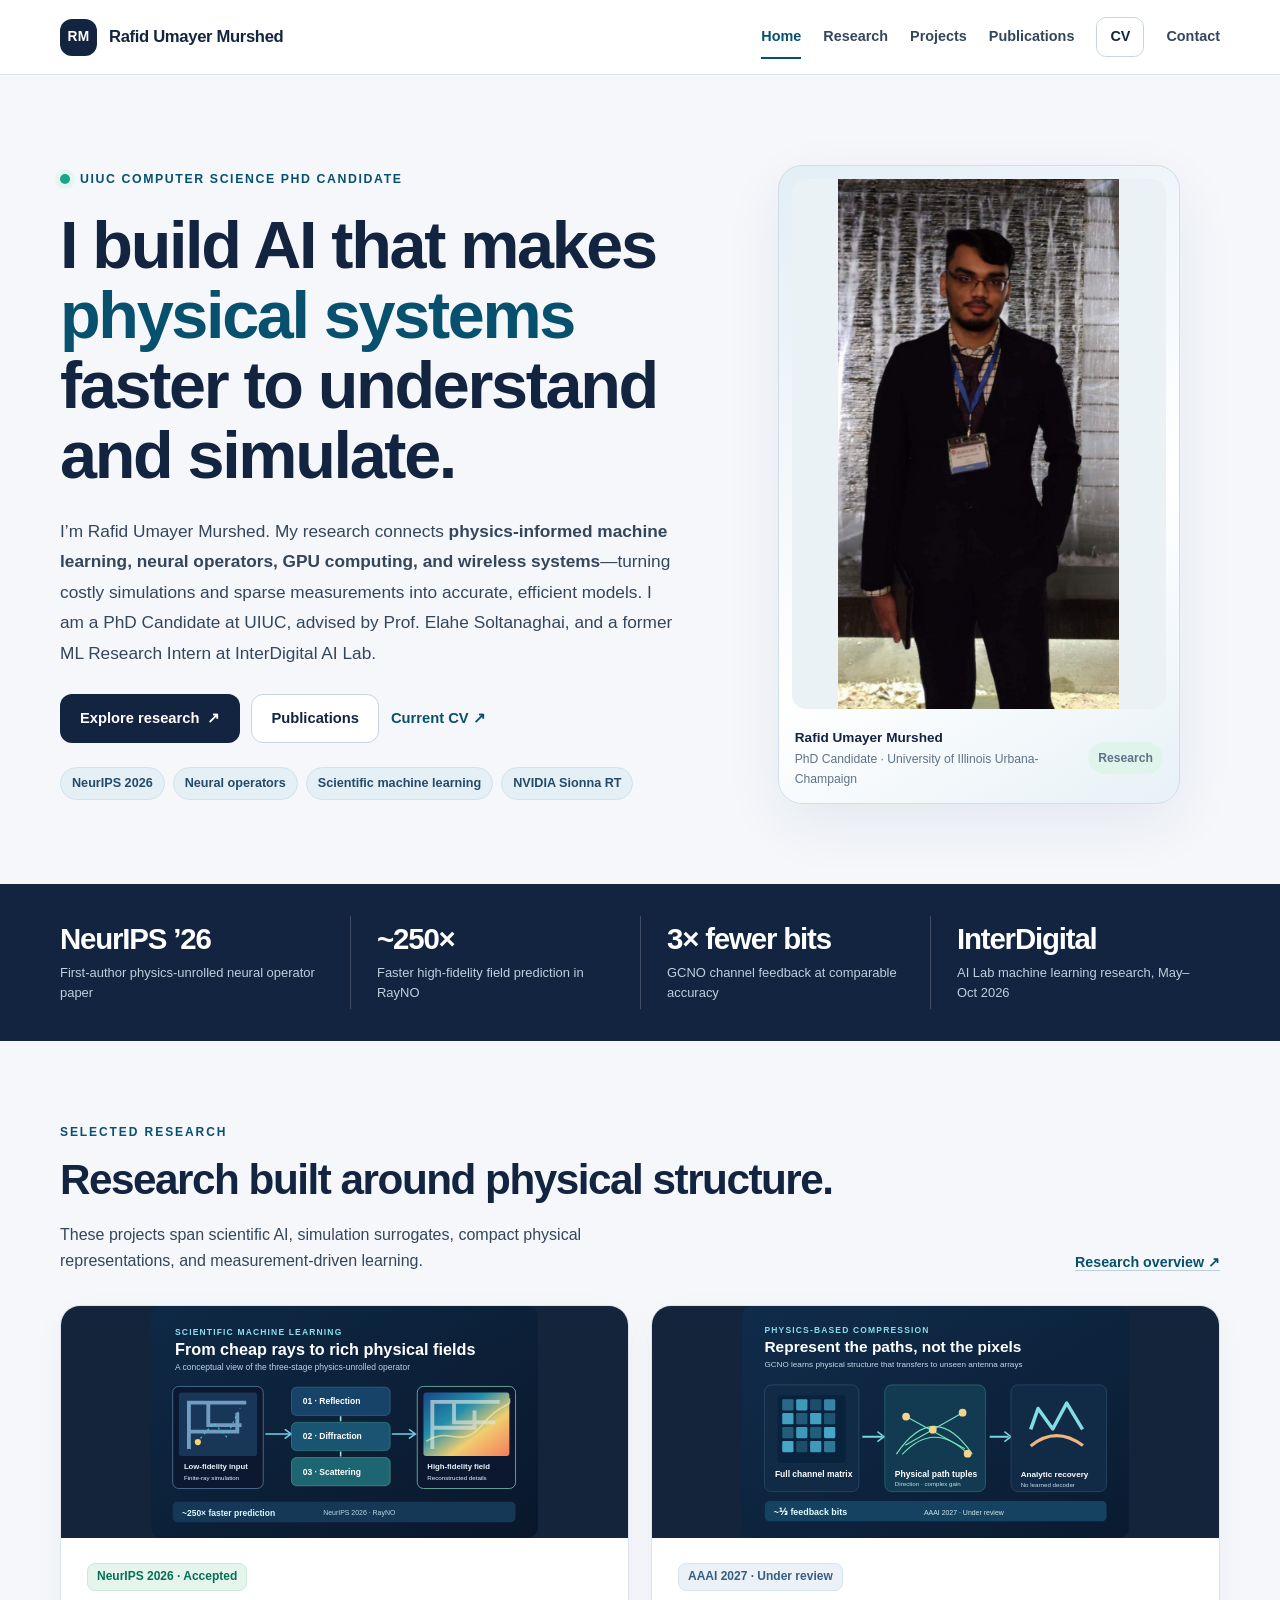
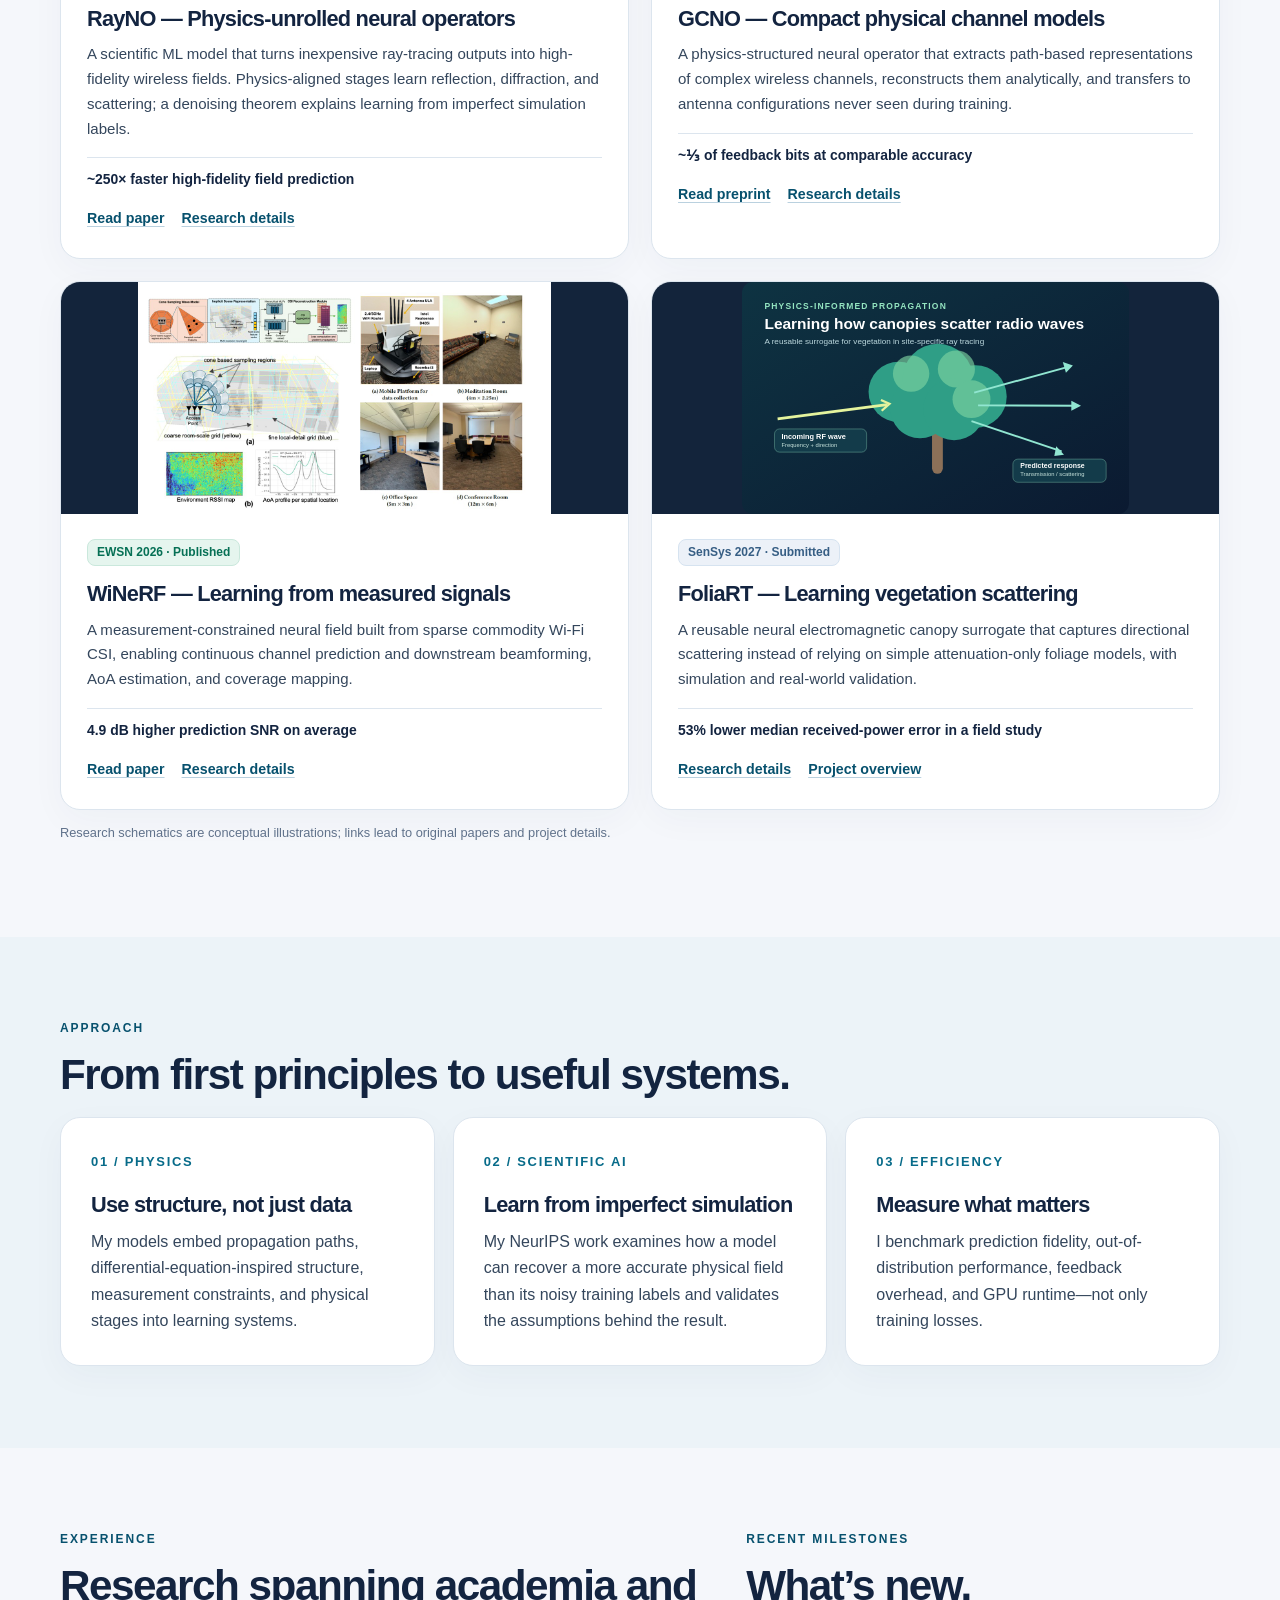
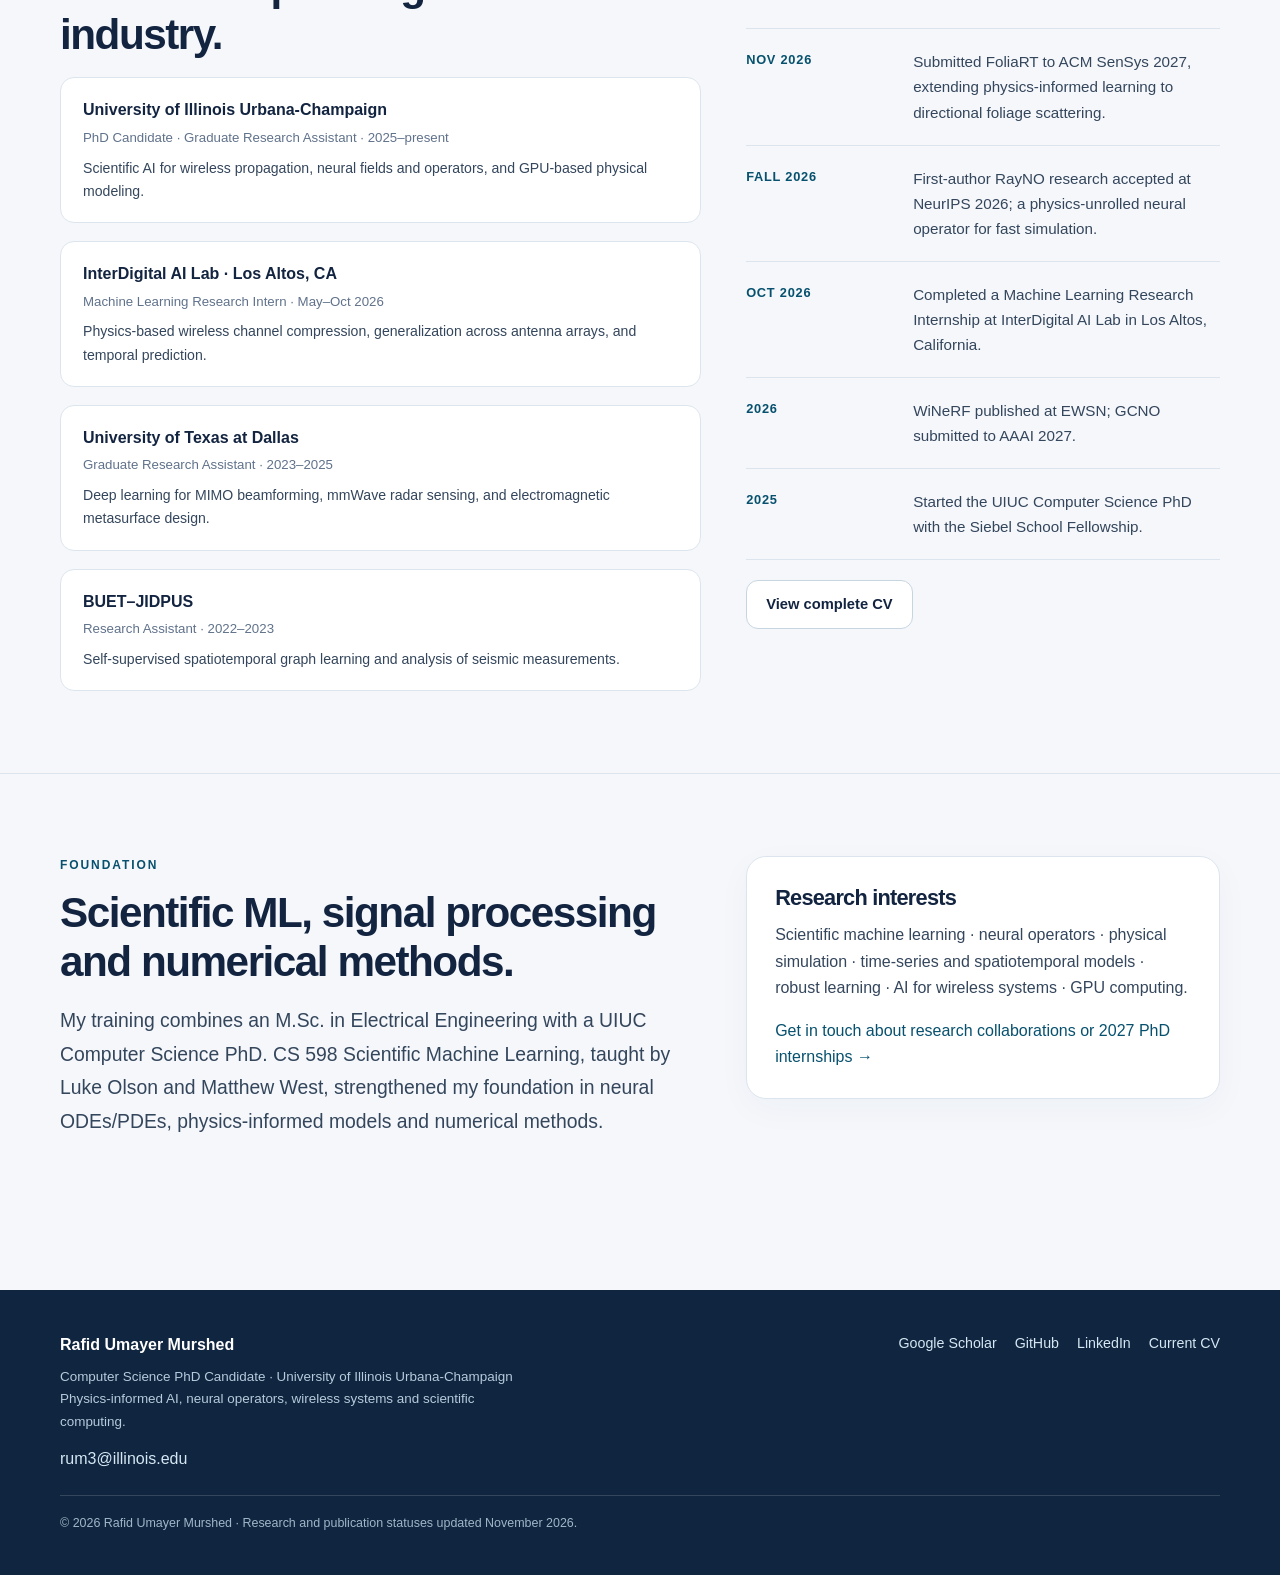
==== commit 2e60450d: "Redesign research homepage with 2026 achievements, updated CV and responsive layout" ====
--- a/index.html
+++ b/index.html
@@ -1,245 +1,7 @@
-<!DOCTYPE html>
-<html lang="en">
-  <head>
-    <meta charset="utf-8" />
-    <meta http-equiv="X-UA-Compatible" content="IE=edge" />
-    <meta name="viewport" content="width=device-width, initial-scale=1" />
-    <title>Rafid Umayer Murshed | Physics-Informed AI for Wireless Systems</title>
-    <meta
-      name="description"
-      content="Homepage of Rafid Umayer Murshed, a UIUC Computer Science PhD student and InterDigital AI Lab intern building physics-informed AI for 6G wireless systems." />
-    <link rel="canonical" href="https://rafid-umayer-97.github.io/" />
-    <meta property="og:title" content="Rafid Umayer Murshed" />
-    <meta
-      property="og:description"
-      content="UIUC CS PhD student and InterDigital AI Lab intern researching neural wireless fields, physics-informed AI, and 6G digital twins." />
-    <meta property="og:type" content="website" />
-    <meta property="og:url" content="https://rafid-umayer-97.github.io/" />
-    <meta property="og:image" content="https://rafid-umayer-97.github.io/img/Rafid-formal.jpg" />
-    <meta property="og:site_name" content="Rafid Umayer Murshed" />
-    <meta name="twitter:card" content="summary_large_image" />
-    <link rel="stylesheet" href="css/main.css" />
-  </head>
-  <body>
-    <header class="site-header">
-      <div class="nav-container">
-        <a class="brand" href="index.html">Rafid Umayer Murshed</a>
-        <nav aria-label="Primary navigation">
-          <ul class="nav-links">
-            <li><a href="index.html" class="active">Home</a></li>
-            <li><a href="research.html">Research</a></li>
-            <li><a href="projects.html">Projects</a></li>
-            <li><a href="publications.html">Publications</a></li>
-            <li><a href="hobbies.html">Hobbies</a></li>
-            <li><a href="contact.html">Contact</a></li>
-            <li><a href="cv/Rafid_CV_Full_June.pdf">CV</a></li>
-          </ul>
-        </nav>
-      </div>
-    </header>
-
-    <main>
-      <section class="hero hero--homepage">
-        <div class="hero-content">
-          <p class="eyebrow">UIUC CS PhD · InterDigital AI Lab · Wireless AI</p>
-          <h1>Physics-informed AI for actionable 6G wireless intelligence.</h1>
-          <p class="hero-text">
-            I am Rafid Umayer Murshed, a Computer Science PhD student at the University of Illinois Urbana-Champaign and a
-            summer ML Research Intern at the InterDigital AI Lab in Los Altos. I build neural field models, neural operators,
-            and physics-guided learning systems for wireless propagation, sensing, and AI-native network control.
-          </p>
-          <div class="hero-cta">
-            <a class="button primary" href="research.html">Explore research</a>
-            <a class="button secondary" href="cv/Rafid_CV_Full_June.pdf">Download CV</a>
-          </div>
-        </div>
-        <aside class="profile-panel" aria-label="Professional highlights">
-          <figure class="hero-photo">
-            <img
-              src="img/Rafid-formal.jpg"
-              alt="Portrait of Rafid Umayer Murshed"
-              loading="eager"
-              decoding="async"
-            />
-          </figure>
-          <div class="metric-grid">
-            <div class="metric-card">
-              <span class="metric-value">4.0 out of 4.0</span>
-              <span class="metric-label">Graduate GPA</span>
-            </div>
-            <div class="metric-card">
-              <span class="metric-value">150+</span>
-              <span class="metric-label">Google Scholar citations</span>
-            </div>
-            <div class="metric-card">
-              <span class="metric-value">5</span>
-              <span class="metric-label">i10-index</span>
-            </div>
-            <div class="metric-card">
-              <span class="metric-value">6</span>
-              <span class="metric-label">h-index</span>
-            </div>
-          </div>
-        </aside>
-      </section>
-
-      <section class="section section--intro" id="biography">
-        <div class="section-kicker">Biography</div>
-        <h2>Researcher at the intersection of wireless systems, machine learning, and physical modeling.</h2>
-        <div class="biography-text">
-          <p>
-            I received my B.Sc. in Electrical and Electronic Engineering from the
-            <a href="https://www.buet.ac.bd/">Bangladesh University of Engineering and Technology (BUET)</a> in May 2022,
-            with a concentration in signal processing and wireless communications. My undergraduate thesis, under the
-            supervision of
-            <a href="https://researchprofiles.canberra.edu.au/en/persons/md-farhad-hossain">Dr. Farhad Hossain</a>,
-            explored deep learning–based hybrid beamforming for MIMO systems.
-          </p>
-          <p>
-            After graduation, I worked as a research engineer at the
-            <a href="https://jidpus.buet.ac.bd/">Japan Institute of Disaster Prevention and Urban Safety (BUET-JIDPUS)</a>,
-            where I contributed to the Earthquake Early Warning (EEW) project. In August 2023, I began my M.Sc. in
-            Electrical and Computer Engineering at
-            <a href="https://www.utdallas.edu/">The University of Texas at Dallas</a> under
-            <a href="https://personal.utdallas.edu/~saquib/">Dr. Mohammad Saquib</a>, completing the degree in May 2025
-            with a perfect GPA of 4.0/4.0. My master’s thesis, <em>Real-Time Beamforming and Metasurface Design for
-            Low-Latency 6G Wireless Networks</em>, advanced low-complexity algorithms for massive MIMO and RIS optimization.
-          </p>
-          <p>
-            I am currently pursuing my Ph.D. in Computer Science at the
-            <a href="https://illinois.edu/">University of Illinois Urbana-Champaign (UIUC)</a> as a recipient of the Siebel
-            School Fellowship. I have joined the <a href="https://isens.cs.illinois.edu/">iSens Lab</a> under
-            <a href="https://elahe.web.illinois.edu/">Dr. Elahe Soltanaghai</a>, where my research focuses on
-            physics-informed deep learning for next-generation wireless systems. My work spans trustworthy digital twins,
-            RF propagation modeling, MU-MIMO beamforming, reconfigurable intelligent surfaces, resource allocation, and
-            wireless sensing. I have published in leading journals and conferences, and have been invited to present my
-            research in venues such as the NSF MERIF workshop and the ARAFest. I have been fortunate to collaborate with
-            leading professors, scholars, and researchers from premier institutions, including MIT and UC Berkeley.
-          </p>
-        </div>
-      </section>
-
-      <section class="section">
-        <div class="section-kicker">Research portfolio</div>
-        <h2>Recent work that connects theory, learning, and deployable wireless systems.</h2>
-        <div class="showcase-grid">
-          <article class="showcase-card showcase-card--large">
-            <img src="img/WiNeRF_for_Homepage.jpg" alt="WiNeRF wireless neural field overview" loading="eager" decoding="async" />
-            <div>
-              <span class="publication-badge">Accepted · EWSN 2026</span>
-              <h3>WiNeRF: Hardware-Constrained Radiance Fields for Actionable Wireless Channel Modeling</h3>
-              <p>
-                WiNeRF learns continuous, complex-valued wireless channel representations from sparse commodity WiFi CSI by
-                embedding antenna geometry, spatial resolution, and phase uncertainty as inductive biases.
-              </p>
-              <a class="text-link" href="img/WiNeRF___EWSN_2026__Camera_Ready_.pdf">Read paper</a>
-            </div>
-          </article>
-          <article class="showcase-card">
-            <img src="img/INAV_for_Homepage.jpg" alt="I-NAV geolocation and inverse navigation overview" loading="eager" decoding="async" />
-            <div>
-              <span class="publication-badge">Accepted · Array</span>
-              <h3>I-NAV: Inverse Navigation for GPS-Denied Environments</h3>
-              <p>
-                I-NAV performs questionnaire-based geolocation when GPS is unavailable, matching routing engines within
-                minutes of travel-time accuracy while remaining offline-capable.
-              </p>
-            </div>
-          </article>
-          <article class="showcase-card">
-            <div>
-              <span class="publication-badge">Submitted · NeurIPS 2026</span>
-              <h3>PU-HNO: Physics-Unrolled Hybrid Neural Operator for Radio Maps</h3>
-              <p>
-                PU-HNO predicts high-fidelity indoor radio maps from low-fidelity ray-tracing outputs and scene priors by
-                progressively capturing reflection, diffraction, and scattering effects. The work shows that, under
-                conditionally unbiased label noise, the model can learn stable propagation structure and outperform noisy
-                finite-ray training labels across image-quality and wireless deployment metrics.
-              </p>
-            </div>
-          </article>
-        </div>
-      </section>
-
-      <section class="section" id="updates">
-        <div class="section-kicker">Latest updates</div>
-        <h2>Milestones</h2>
-        <ul class="timeline">
-          <li>
-            <span class="timeline-date">June 2026</span>
-            <span class="timeline-description"><em>I-NAV</em> accepted to Elsevier's <em>Array</em> journal.</span>
-          </li>
-          <li>
-            <span class="timeline-date">May 2026</span>
-            <span class="timeline-description">Joined InterDigital AI Lab in Los Altos as an ML Research Intern.</span>
-          </li>
-          <li>
-            <span class="timeline-date">May 2026</span>
-            <span class="timeline-description"><em>PU-HNO</em> radio-map prediction paper submitted to NeurIPS 2026.</span>
-          </li>
-          <li>
-            <span class="timeline-date">May 2026</span>
-            <span class="timeline-description">Completed the first year of the UIUC CS PhD program with a 4.0/4.0 GPA.</span>
-          </li>
-          <li>
-            <span class="timeline-date">April 2026</span>
-            <span class="timeline-description">Reached 150+ Google Scholar citations.</span>
-          </li>
-          <li>
-            <span class="timeline-date">March 2026</span>
-            <span class="timeline-description"><em>WiNeRF</em> accepted to the 23rd International Conference on Embedded Wireless Systems and Networks (EWSN), Dresden, Germany.</span>
-          </li>
-        </ul>
-      </section>
-    </main>
-
-    <footer class="site-footer">
-      <div class="footer-content">
-        <div>
-          <strong>Rafid Umayer Murshed</strong><br />
-          <a href="mailto:rafid.buet.eee16@gmail.com">rafid.buet.eee16@gmail.com</a><br />
-          <a href="mailto:rum3@illinois.edu">rum3@illinois.edu</a>
-        </div>
-        <ul class="footer-links">
-          <li><a href="https://scholar.google.com/citations?user=-ZwK1vkAAAAJ&amp;hl=en">Google Scholar</a></li>
-          <li><a href="https://github.com/Rafid-Umayer-97">GitHub</a></li>
-          <li><a href="https://www.linkedin.com/in/rafid-murshed97/">LinkedIn</a></li>
-        </ul>
-      </div>
-    </footer>
-
-    <script type="application/ld+json">
-      {
-        "@context": "https://schema.org",
-        "@type": "Person",
-        "name": "Rafid Umayer Murshed",
-        "jobTitle": "Computer Science PhD Student and ML Research Intern",
-        "affiliation": [
-          {
-            "@type": "CollegeOrUniversity",
-            "name": "University of Illinois Urbana-Champaign"
-          },
-          {
-            "@type": "Organization",
-            "name": "InterDigital AI Lab"
-          }
-        ],
-        "url": "https://rafid-umayer-97.github.io/",
-        "image": "https://rafid-umayer-97.github.io/img/Rafid-formal.jpg",
-        "email": "mailto:rum3@illinois.edu",
-        "sameAs": [
-          "https://scholar.google.com/citations?user=-ZwK1vkAAAAJ&hl=en",
-          "https://github.com/Rafid-Umayer-97",
-          "https://www.linkedin.com/in/rafid-murshed97/"
-        ],
-        "knowsAbout": [
-          "Wireless communications",
-          "Physics-informed machine learning",
-          "Neural fields",
-          "Neural operators",
-          "6G systems"
-        ]
-      }
-    </script>
-  </body>
-</html>
+<!doctype html>
+<html lang="en"><head><meta charset="utf-8"><meta name="viewport" content="width=device-width, initial-scale=1"><meta name="theme-color" content="#f5f7fb"><meta name="description" content="Rafid Umayer Murshed, UIUC Computer Science PhD Candidate. NeurIPS 2026 scientific AI research, neural operators, efficient simulation, wireless systems, and InterDigital AI Lab experience."><title>Physics-informed AI · Neural Operators · Research | Rafid Umayer Murshed</title><link rel="canonical" href="https://rafid-umayer-97.github.io/"><meta property="og:type" content="website"><meta property="og:site_name" content="Rafid Umayer Murshed"><meta property="og:title" content="Physics-informed AI · Neural Operators · Research | Rafid Umayer Murshed"><meta property="og:description" content="Rafid Umayer Murshed, UIUC Computer Science PhD Candidate. NeurIPS 2026 scientific AI research, neural operators, efficient simulation, wireless systems, and InterDigital AI Lab experience."><meta property="og:url" content="https://rafid-umayer-97.github.io/"><meta property="og:image" content="https://rafid-umayer-97.github.io/img/Rafid-formal.jpg"><meta name="twitter:card" content="summary_large_image"><link rel="stylesheet" href="css/main.css"><script type="application/ld+json">{"@context":"https://schema.org","@type":"Person","name":"Rafid Umayer Murshed","jobTitle":"Computer Science PhD Candidate and Researcher","affiliation":{"@type":"Organization","name":"University of Illinois Urbana-Champaign"},"url":"https://rafid-umayer-97.github.io/","sameAs":["https://github.com/Rafid-Umayer-97","https://scholar.google.com/citations?user=-ZwK1vkAAAAJ","https://www.linkedin.com/in/rafid-murshed97/"],"knowsAbout":["Scientific machine learning","Physics-informed neural operators","Wireless communications","GPU-accelerated simulation"]}</script></head><body><a class="skip-link" href="#main">Skip to content</a><header class="site-header"><div class="nav-container"><a class="brand" href="index.html"><span class="brand-monogram" aria-hidden="true">RM</span><span>Rafid Umayer Murshed</span></a><nav aria-label="Main navigation"><ul class="nav-links"><li><a href="index.html" aria-current="page">Home</a></li><li><a href="research.html">Research</a></li><li><a href="projects.html">Projects</a></li><li><a href="publications.html">Publications</a></li><li><a href="cv.html" class="nav-cv">CV</a></li><li><a href="contact.html">Contact</a></li></ul></nav></div></header><main id="main" class="site-main"><div class="container"><section class="hero" aria-labelledby="hero-title"><div><div class="hero-eyebrow">UIUC Computer Science PhD Candidate</div><h1 id="hero-title">I build AI that makes <span class="highlight">physical systems</span> faster to understand and simulate.</h1><p class="hero-text">I’m Rafid Umayer Murshed. My research connects <strong>physics-informed machine learning, neural operators, GPU computing, and wireless systems</strong>—turning costly simulations and sparse measurements into accurate, efficient models. I am a PhD Candidate at UIUC, advised by Prof. Elahe Soltanaghai, and a former ML Research Intern at InterDigital AI Lab.</p><div class="action-row"><a class="button button--primary" href="research.html">Explore research <span aria-hidden="true">↗</span></a><a class="button button--secondary" href="publications.html">Publications</a><a class="button button--text" href="cv.html">Current CV ↗</a></div><div class="hero-tags"><span class="pill">NeurIPS 2026</span><span class="pill">Neural operators</span><span class="pill">Scientific machine learning</span><span class="pill">NVIDIA Sionna RT</span></div></div><aside class="portrait-panel"><figure class="portrait-frame"><img src="img/Rafid-formal.jpg" alt="Portrait of Rafid Umayer Murshed" decoding="async" fetchpriority="high"><figcaption class="portrait-caption"><div><strong>Rafid Umayer Murshed</strong><span>PhD Candidate · University of Illinois Urbana-Champaign</span></div><span class="portrait-badge">Research</span></figcaption></figure></aside></section></div>
+<section class="impact-band" aria-label="Research highlights"><div class="container impact-grid"><div class="impact-item"><strong>NeurIPS ’26</strong><span>First-author physics-unrolled neural operator paper</span></div><div class="impact-item"><strong>~250×</strong><span>Faster high-fidelity field prediction in RayNO</span></div><div class="impact-item"><strong>3× fewer bits</strong><span>GCNO channel feedback at comparable accuracy</span></div><div class="impact-item"><strong>InterDigital</strong><span>AI Lab machine learning research, May–Oct 2026</span></div></div></section>
+<section class="section" id="research"><div class="container"><div class="section-header"><div><div class="section-kicker">Selected research</div><h2>Research built around physical structure.</h2><p>These projects span scientific AI, simulation surrogates, compact physical representations, and measurement-driven learning.</p></div><a class="inline-link" href="research.html">Research overview ↗</a></div><div class="cards-grid"><article class="project-card"><a href="research.html#rayno" aria-label="Learn more about RayNO — Physics-unrolled neural operators"><img src="img/rayno-visual.svg" alt="Schematic of three-stage neural operator refining low-fidelity simulation into a high-fidelity physical field" loading="lazy" decoding="async" width="1000" height="600"></a><div class="card-body"><span class="card-badge">NeurIPS 2026 · Accepted</span><h3>RayNO — Physics-unrolled neural operators</h3><p>A scientific ML model that turns inexpensive ray-tracing outputs into high-fidelity wireless fields. Physics-aligned stages learn reflection, diffraction, and scattering; a denoising theorem explains learning from imperfect simulation labels.</p><div class="card-metric">~250× faster high-fidelity field prediction</div><div class="card-links"><a href="https://arxiv.org/abs/2608.18495" target="_blank" rel="noopener noreferrer">Read paper</a><a href="research.html#rayno">Research details</a></div></div></article><article class="project-card"><a href="research.html#gcno" aria-label="Learn more about GCNO — Compact physical channel models"><img src="img/gcno-visual.svg" alt="Conceptual schematic of a full antenna channel compressed into physical propagation-path descriptions" loading="lazy" decoding="async" width="1000" height="600"></a><div class="card-body"><span class="card-badge card-badge--review">AAAI 2027 · Under review</span><h3>GCNO — Compact physical channel models</h3><p>A physics-structured neural operator that extracts path-based representations of complex wireless channels, reconstructs them analytically, and transfers to antenna configurations never seen during training.</p><div class="card-metric">~⅓ of feedback bits at comparable accuracy</div><div class="card-links"><a href="https://arxiv.org/abs/2608.18522" target="_blank" rel="noopener noreferrer">Read preprint</a><a href="research.html#gcno">Research details</a></div></div></article><article class="project-card"><a href="research.html#winerf" aria-label="Learn more about WiNeRF — Learning from measured signals"><img src="img/WiNeRF_for_Homepage.jpg" alt="WiNeRF manuscript visualization showing learned wireless radiance fields from commodity Wi-Fi data" loading="lazy" decoding="async" width="1000" height="600"></a><div class="card-body"><span class="card-badge">EWSN 2026 · Published</span><h3>WiNeRF — Learning from measured signals</h3><p>A measurement-constrained neural field built from sparse commodity Wi-Fi CSI, enabling continuous channel prediction and downstream beamforming, AoA estimation, and coverage mapping.</p><div class="card-metric">4.9 dB higher prediction SNR on average</div><div class="card-links"><a href="https://doi.org/10.3217/ck00-mq70" target="_blank" rel="noopener noreferrer">Read paper</a><a href="research.html#winerf">Research details</a></div></div></article><article class="project-card"><a href="research.html#foliart" aria-label="Learn more about FoliaRT — Learning vegetation scattering"><img src="img/foliart-visual.svg" alt="Conceptual illustration of an incoming radio wave being scattered into multiple directions by tree foliage" loading="lazy" decoding="async" width="1000" height="600"></a><div class="card-body"><span class="card-badge card-badge--review">SenSys 2027 · Submitted</span><h3>FoliaRT — Learning vegetation scattering</h3><p>A reusable neural electromagnetic canopy surrogate that captures directional scattering instead of relying on simple attenuation-only foliage models, with simulation and real-world validation.</p><div class="card-metric">53% lower median received-power error in a field study</div><div class="card-links"><a href="research.html#foliart">Research details</a><a href="projects.html#foliart">Project overview</a></div></div></article></div><p class="field-note">Research schematics are conceptual illustrations; links lead to original papers and project details.</p></div></section>
+<section class="section section--tint"><div class="container"><div class="section-kicker">Approach</div><h2>From first principles to useful systems.</h2><div class="feature-grid"><article class="feature-card"><span class="index">01 / PHYSICS</span><h3>Use structure, not just data</h3><p>My models embed propagation paths, differential-equation-inspired structure, measurement constraints, and physical stages into learning systems.</p></article><article class="feature-card"><span class="index">02 / SCIENTIFIC AI</span><h3>Learn from imperfect simulation</h3><p>My NeurIPS work examines how a model can recover a more accurate physical field than its noisy training labels and validates the assumptions behind the result.</p></article><article class="feature-card"><span class="index">03 / EFFICIENCY</span><h3>Measure what matters</h3><p>I benchmark prediction fidelity, out-of-distribution performance, feedback overhead, and GPU runtime—not only training losses.</p></article></div></div></section>
+<section class="section"><div class="container split"><div><div class="section-kicker">Experience</div><h2>Research spanning academia and industry.</h2><div class="experience-list"><div class="experience-item"><strong>University of Illinois Urbana-Champaign</strong><div class="meta">PhD Candidate · Graduate Research Assistant · 2025–present</div><p>Scientific AI for wireless propagation, neural fields and operators, and GPU-based physical modeling.</p></div><div class="experience-item"><strong>InterDigital AI Lab · Los Altos, CA</strong><div class="meta">Machine Learning Research Intern · May–Oct 2026</div><p>Physics-based wireless channel compression, generalization across antenna arrays, and temporal prediction.</p></div><div class="experience-item"><strong>University of Texas at Dallas</strong><div class="meta">Graduate Research Assistant · 2023–2025</div><p>Deep learning for MIMO beamforming, mmWave radar sensing, and electromagnetic metasurface design.</p></div><div class="experience-item"><strong>BUET–JIDPUS</strong><div class="meta">Research Assistant · 2022–2023</div><p>Self-supervised spatiotemporal graph learning and analysis of seismic measurements.</p></div></div></div><div><div class="section-kicker">Recent milestones</div><h2>What’s new.</h2><ul class="timeline"><li><span class="timeline-date">Nov 2026</span><span class="timeline-description">Submitted FoliaRT to ACM SenSys 2027, extending physics-informed learning to directional foliage scattering.</span></li><li><span class="timeline-date">Fall 2026</span><span class="timeline-description">First-author RayNO research accepted at NeurIPS 2026; a physics-unrolled neural operator for fast simulation.</span></li><li><span class="timeline-date">Oct 2026</span><span class="timeline-description">Completed a Machine Learning Research Internship at InterDigital AI Lab in Los Altos, California.</span></li><li><span class="timeline-date">2026</span><span class="timeline-description">WiNeRF published at EWSN; GCNO submitted to AAAI 2027.</span></li><li><span class="timeline-date">2025</span><span class="timeline-description">Started the UIUC Computer Science PhD with the Siebel School Fellowship.</span></li></ul><div class="action-row" style="margin-top:20px"><a class="button button--secondary" href="cv.html">View complete CV</a></div></div></div></section>
+<section class="section section--border"><div class="container split"><div><div class="section-kicker">Foundation</div><h2>Scientific ML, signal processing and numerical methods.</h2><p class="lede">My training combines an M.Sc. in Electrical Engineering with a UIUC Computer Science PhD. CS 598 Scientific Machine Learning, taught by Luke Olson and Matthew West, strengthened my foundation in neural ODEs/PDEs, physics-informed models and numerical methods.</p></div><div class="information-card" style="padding:28px"><h3>Research interests</h3><p>Scientific machine learning · neural operators · physical simulation · time-series and spatiotemporal models · robust learning · AI for wireless systems · GPU computing.</p><p style="margin:0"><a href="contact.html">Get in touch about research collaborations or 2027 PhD internships →</a></p></div></div></section></main><footer class="site-footer"><div class="container"><div class="footer-grid"><div><strong>Rafid Umayer Murshed</strong><p>Computer Science PhD Candidate · University of Illinois Urbana-Champaign<br>Physics-informed AI, neural operators, wireless systems and scientific computing.</p><a href="mailto:rum3@illinois.edu">rum3@illinois.edu</a></div><div class="footer-links"><a href="https://scholar.google.com/citations?user=-ZwK1vkAAAAJ" target="_blank" rel="noopener noreferrer">Google Scholar</a><a href="https://github.com/Rafid-Umayer-97" target="_blank" rel="noopener noreferrer">GitHub</a><a href="https://www.linkedin.com/in/rafid-murshed97/" target="_blank" rel="noopener noreferrer">LinkedIn</a><a href="cv.html">Current CV</a></div></div><div class="footer-bottom">© 2026 Rafid Umayer Murshed · Research and publication statuses updated November 2026.</div></div></footer></body></html>
--- a/css/main.css
+++ b/css/main.css
@@ -1,1358 +1,238 @@
-:root {
-  --primary: #8ab4ff;
-  --primary-dark: #4a90ff;
-  --accent: rgba(138, 180, 255, 0.18);
-  --background: #050911;
-  --surface: rgba(12, 18, 32, 0.9);
-  --surface-raised: rgba(16, 24, 41, 0.92);
-  --surface-soft: rgba(20, 30, 52, 0.88);
-  --text: #e5ecff;
-  --muted: #c0c9e6;
-  --border: rgba(138, 180, 255, 0.28);
-  --max-width: 1100px;
-  --radius: 14px;
-  --shadow: 0 24px 60px rgba(3, 8, 20, 0.65);
-}
-
-*,
-*::before,
-*::after {
-  box-sizing: border-box;
-}
-
-body {
-  margin: 0;
-  font-family: "Inter", "Helvetica Neue", Helvetica, Arial, sans-serif;
-  font-size: 16px;
-  line-height: 1.7;
-  color: var(--text);
-  background-color: var(--background);
-  background-image: url("/img/background.jpg");
-  background-repeat: no-repeat;
-  background-size: cover;
-  background-attachment: fixed;
-  background-position: center top;
-  -webkit-font-smoothing: antialiased;
-  position: relative;
-  min-height: 100vh;
-}
-
-body::before {
-  content: "";
-  position: fixed;
-  inset: 0;
-  background: linear-gradient(180deg, rgba(5, 9, 17, 0.82), rgba(5, 9, 17, 0.92));
-  pointer-events: none;
-  z-index: -1;
-}
-
-a {
-  color: var(--primary);
-  text-decoration: none;
-  transition: color 0.2s ease;
-}
-
-a:hover,
-a:focus {
-  color: var(--primary-dark);
-}
-
-img {
-  max-width: 100%;
-  display: block;
-}
-
-.site-header {
-  position: sticky;
-  top: 0;
-  z-index: 1000;
-  background-color: rgba(6, 10, 20, 0.88);
-  backdrop-filter: blur(18px);
-  box-shadow: 0 18px 45px rgba(0, 0, 0, 0.55);
-}
-
-.nav-container {
-  max-width: var(--max-width);
-  margin: 0 auto;
-  padding: 1rem 1.5rem;
-  display: flex;
-  align-items: center;
-  justify-content: space-between;
-  gap: 1.5rem;
-  flex-wrap: wrap;
-}
-
-.brand {
-  font-size: 1.2rem;
-  font-weight: 700;
-  color: var(--text);
-  letter-spacing: 0.01em;
-}
-
-.nav-links {
-  list-style: none;
-  display: flex;
-  gap: 0.75rem;
-  padding: 0;
-  margin: 0;
-  flex-wrap: wrap;
-}
-
-.nav-links a {
-  display: inline-block;
-  padding: 0.45rem 0.9rem;
-  border-radius: 999px;
-  font-weight: 600;
-  color: var(--muted);
-  background-color: transparent;
-  border: 1px solid transparent;
-  transition: background-color 0.2s ease, color 0.2s ease, border-color 0.2s ease;
-}
-
-.nav-links a:hover,
-.nav-links a:focus {
-  color: var(--text);
-  background-color: var(--accent);
-  border-color: var(--border);
-}
-
-.nav-links a.active {
-  color: #050911;
-  background-color: var(--primary);
-  border-color: var(--primary);
-}
-
-main {
-  max-width: var(--max-width);
-  margin: 0 auto;
-  padding: 2.5rem 1.5rem 4rem;
-}
-
-
-
-.button {
-  display: inline-block;
-  padding: 0.8rem 1.75rem;
-  border-radius: 999px;
-  font-weight: 600;
-  border: 2px solid transparent;
-  transition: transform 0.2s ease, background-color 0.2s ease, color 0.2s ease;
-}
-
-.button.primary {
-  background-color: var(--primary);
-  color: #ffffff;
-}
-
-.button.primary:hover,
-.button.primary:focus {
-  background-color: var(--primary-dark);
-  transform: translateY(-2px);
-}
-
-.button.secondary {
-  background-color: transparent;
-  color: var(--primary);
-  border-color: var(--border);
-}
-
-.button.secondary:hover,
-.button.secondary:focus {
-  color: var(--primary-dark);
-  border-color: var(--primary-dark);
-  transform: translateY(-2px);
-}
-
-/* hero rename: name+affiliation */
-.hero {
-  position: relative;
-  display: grid;
-  gap: clamp(2rem, 4vw, 3.5rem);
-  align-items: start;
-  grid-template-columns: minmax(0, 1fr);
-  padding: clamp(2.75rem, 6vw, 4rem) 0 clamp(2.5rem, 6vw, 4rem);
-}
-
-.hero::after {
-  content: "";
-  position: absolute;
-  left: 0;
-  bottom: 0;
-  width: 100%;
-  height: 1px;
-  background: linear-gradient(90deg, rgba(138, 180, 255, 0.14), rgba(138, 180, 255, 0));
-}
-
-.hero-content {
-  max-width: min(58ch, 640px);
-  justify-self: start;
-}
-
-.hero-content h1 {
-  margin: 0 0 0.5rem;
-  font-size: clamp(2.35rem, 2.6vw + 1.6rem, 3.4rem);
-  letter-spacing: -0.01em;
-  color: var(--text);
-  line-height: 1.1;
-}
-
-.hero-subheading {
-  margin: 0 0 1.5rem;
-  font-size: clamp(1.1rem, 0.85vw + 1rem, 1.4rem);
-  font-weight: 500;
-  color: var(--muted);
-  line-height: 1.35;
-}
-
-.hero-text {
-  margin: 0;
-  font-size: 1.125rem;
-  color: var(--muted);
-  max-width: 60ch;
-}
-
-.hero-cta {
-  margin-top: clamp(1.75rem, 2.5vw, 2.5rem);
-  display: flex;
-  gap: 1rem;
-  flex-wrap: wrap;
-  justify-content: flex-start;
-}
-
-.hero-photo {
-  margin: 0;
-  max-width: min(100%, 430px);
-  border-radius: 12px;
-  overflow: hidden;
-  border: 1px solid var(--border);
-  box-shadow: 0 22px 48px rgba(0, 0, 0, 0.5);
-  background: var(--surface);
-  justify-self: center;
-}
-
-.hero-photo img {
-  display: block;
-  width: 100%;
-  height: auto;
-}
-
-@media (min-width: 861px) {
-  .hero {
-    grid-template-columns: minmax(0, 1.15fr) minmax(280px, 0.85fr);
-  }
-
-  .hero-photo {
-    justify-self: end;
-    align-self: center;
-  }
-}
-
-@media (max-width: 860px) {
-  .hero-photo {
-    max-width: min(85vw, 420px);
-  }
-}
-
-.section {
-  margin-top: 3rem;
-  background-color: var(--surface);
-  padding: 2.25rem;
-  border-radius: var(--radius);
-  box-shadow: var(--shadow);
-  border: 1px solid var(--border);
-}
-
-.section h2 {
-  margin-top: 0;
-  color: var(--text);
-  font-size: 1.75rem;
-}
-
-.section p {
-  margin: 0.75rem 0 0;
-}
-
-.research-grid {
-  display: grid;
-  gap: 2rem;
-  margin-top: 1.75rem;
-}
-
-.research-grid h3 {
-  margin: 0;
-  font-size: 1.25rem;
-  color: var(--text);
-}
-
-.research-grid p {
-  margin: 0.75rem 0 0;
-  color: var(--text);
-}
-
-@media (min-width: 720px) {
-  .research-grid {
-    grid-template-columns: repeat(auto-fit, minmax(260px, 1fr));
-  }
-}
-
-.highlight-list {
-  list-style: none;
-  padding: 0;
-  margin: 1.75rem 0 0;
-  display: grid;
-  gap: 1.1rem;
-}
-
-.highlight-list li {
-  position: relative;
-  padding-left: 1.9rem;
-  color: var(--text);
-}
-
-.highlight-list li::before {
-  content: "";
-  position: absolute;
-  left: 0;
-  top: 0.6rem;
-  width: 0.75rem;
-  height: 0.75rem;
-  border-radius: 50%;
-  background: linear-gradient(135deg, var(--primary) 0%, var(--primary-dark) 100%);
-  box-shadow: 0 0 0 4px rgba(138, 180, 255, 0.2);
-}
-
-.timeline {
-  list-style: none;
-  margin: 1.75rem 0 0;
-  padding: 0;
-}
-
-.timeline li {
-  display: flex;
-  gap: 1.5rem;
-  padding: 1rem 0;
-  border-bottom: 1px solid rgba(138, 180, 255, 0.12);
-}
-
-.timeline li:last-child {
-  border-bottom: none;
-}
-
-.timeline-date {
-  min-width: 140px;
-  font-weight: 600;
-  color: var(--primary);
-}
-
-.timeline-description {
-  color: var(--text);
-}
-
-.page-heading {
-  display: grid;
-  gap: 1.5rem;
-  margin-bottom: 3rem;
-}
-
-.page-heading h1 {
-  margin: 0 0 0.75rem;
-  font-size: clamp(2.1rem, 2.4vw + 1.2rem, 3rem);
-  color: var(--text);
-}
-
-.page-heading p {
-  margin: 0;
-  max-width: 680px;
-  color: var(--muted);
-}
-
-.research-quote {
-  margin: 0;
-  padding: 1.5rem 1.75rem;
-  border-radius: var(--radius);
-  background: linear-gradient(135deg, rgba(138, 180, 255, 0.18), rgba(74, 144, 255, 0.08));
-  border: 1px solid rgba(138, 180, 255, 0.28);
-  box-shadow: 0 18px 40px rgba(10, 20, 40, 0.35);
-  position: relative;
-  overflow: hidden;
-}
-
-.research-quote::before {
-  content: "\201C";
-  position: absolute;
-  top: -10px;
-  left: 16px;
-  font-size: 6rem;
-  color: rgba(138, 180, 255, 0.16);
-  font-family: "Georgia", "Times New Roman", serif;
-}
-
-.research-quote p {
-  margin: 0 0 0.75rem;
-  font-size: 1.1rem;
-  font-weight: 500;
-  letter-spacing: 0.01em;
-  position: relative;
-  z-index: 1;
-}
-
-.research-quote footer {
-  margin: 0;
-  font-size: 0.95rem;
-  color: var(--muted);
-  font-style: italic;
-  position: relative;
-  z-index: 1;
-}
-
-.research-quick-links {
-  display: flex;
-  flex-wrap: wrap;
-  gap: 0.75rem;
-}
-
-.quick-link {
-  display: inline-flex;
-  align-items: center;
-  justify-content: center;
-  padding: 0.65rem 1.5rem;
-  border-radius: 999px;
-  background: rgba(12, 18, 32, 0.75);
-  border: 1px solid rgba(138, 180, 255, 0.32);
-  color: var(--text);
-  font-weight: 600;
-  letter-spacing: 0.01em;
-  transition: transform 0.2s ease, background-color 0.2s ease, border-color 0.2s ease;
-}
-
-.quick-link:hover,
-.quick-link:focus {
-  background-color: var(--primary);
-  border-color: var(--primary);
-  color: #050911;
-  transform: translateY(-2px);
-}
-
-@media (max-width: 600px) {
-  .page-heading {
-    text-align: center;
-  }
-
-  .research-quote::before {
-    left: 50%;
-    transform: translateX(-50%);
-  }
-
-  .research-quick-links {
-    justify-content: center;
-  }
-}
-
-.card-grid {
-  display: grid;
-  gap: 1.75rem;
-  grid-template-columns: repeat(auto-fit, minmax(260px, 1fr));
-}
-
-.card {
-  background-color: var(--surface);
-  padding: 1.75rem;
-  border-radius: var(--radius);
-  box-shadow: var(--shadow);
-  border: 1px solid var(--border);
-  transition: transform 0.2s ease, box-shadow 0.2s ease;
-}
-
-.card:hover,
-.card:focus-within {
-  transform: translateY(-4px);
-  box-shadow: 0 28px 60px rgba(0, 0, 0, 0.6);
-}
-
-.card h3 {
-  margin-top: 0;
-  color: var(--text);
-}
-
-.card p {
-  margin-bottom: 0;
-}
-
-.hobby-splash {
-  margin-top: 3rem;
-  background: linear-gradient(135deg, rgba(138, 180, 255, 0.15) 0%, rgba(74, 144, 255, 0.12) 45%, rgba(5, 9, 17, 0.85) 100%);
-  border-radius: calc(var(--radius) + 4px);
-  padding: clamp(2rem, 4vw, 3rem);
-  box-shadow: 0 26px 58px rgba(0, 0, 0, 0.55);
-  border: 1px solid var(--border);
-}
-
-.hobby-grid {
-  display: grid;
-  gap: clamp(1.75rem, 4vw, 2.5rem);
-  grid-template-columns: repeat(auto-fit, minmax(260px, 1fr));
-}
-
-.hobby-card {
-  position: relative;
-  background: var(--surface-raised);
-  border-radius: calc(var(--radius) + 2px);
-  padding: clamp(1.75rem, 3vw, 2.5rem);
-  box-shadow: 0 22px 52px rgba(0, 0, 0, 0.58);
-  overflow: hidden;
-  display: flex;
-  flex-direction: column;
-  gap: 1rem;
-  border: 1px solid rgba(138, 180, 255, 0.2);
-}
-
-.hobby-card::after {
-  content: "";
-  position: absolute;
-  inset: 0;
-  border-radius: inherit;
-  border: 1px solid rgba(138, 180, 255, 0.18);
-  pointer-events: none;
-}
-
-.hobby-card--outdoor {
-  background: radial-gradient(circle at 15% 20%, rgba(255, 214, 102, 0.28), transparent 55%), var(--surface-raised);
-}
-
-.hobby-card--chess {
-  background: radial-gradient(circle at 80% 15%, rgba(132, 168, 255, 0.32), transparent 60%), var(--surface-raised);
-}
-
-.hobby-emoji {
-  font-size: clamp(2.5rem, 3vw, 3.25rem);
-  display: inline-flex;
-  align-items: center;
-  justify-content: center;
-  width: 3.25rem;
-  height: 3.25rem;
-  border-radius: 50%;
-  background-color: var(--accent);
-}
-
-.hobby-card h2 {
-  margin: 0;
-  font-size: clamp(1.45rem, 1vw + 1.35rem, 1.8rem);
-  color: var(--text);
-}
-
-.hobby-card p {
-  margin: 0;
-  color: var(--muted);
-}
-
-.hobby-tags {
-  list-style: none;
-  display: flex;
-  flex-wrap: wrap;
-  gap: 0.6rem;
-  padding: 0;
-  margin: 0.5rem 0 0;
-}
-
-.hobby-tags li {
-  background-color: rgba(138, 180, 255, 0.14);
-  color: var(--text);
-  border-radius: 999px;
-  padding: 0.4rem 0.9rem;
-  font-weight: 600;
-  font-size: 0.9rem;
-}
-
-.hobby-stats {
-  margin-top: auto;
-  display: grid;
-  gap: 0.35rem;
-  font-weight: 600;
-  color: var(--primary);
-}
-
-.hobby-stats span {
-  background-color: rgba(138, 180, 255, 0.12);
-  border-radius: 0.75rem;
-  padding: 0.45rem 0.75rem;
-  font-size: 0.95rem;
-}
-
-.hobby-callout {
-  margin-top: clamp(2.5rem, 5vw, 3.5rem);
-}
-
-.hobby-callout-inner {
-  border-radius: calc(var(--radius) + 2px);
-  padding: clamp(1.75rem, 3vw, 2.5rem);
-  background: linear-gradient(120deg, rgba(16, 24, 41, 0.92), rgba(12, 18, 32, 0.85));
-  color: var(--text);
-  box-shadow: 0 28px 52px rgba(0, 0, 0, 0.55);
-  border: 1px solid var(--border);
-}
-
-.hobby-callout-inner h2 {
-  margin: 0 0 0.75rem;
-  font-size: clamp(1.6rem, 1vw + 1.4rem, 1.9rem);
-}
-
-.hobby-callout-inner a {
-  color: var(--primary);
-  font-weight: 600;
-}
-
-.hobby-callout-inner a:hover,
-.hobby-callout-inner a:focus {
-  color: #ffd37d;
-}
-
-.publication-list {
-  list-style: none;
-  padding: 0;
-  margin: 2rem 0 0;
-  display: grid;
-  gap: 1.75rem;
-}
-
-.publication-list li {
-  background-color: var(--surface);
-  padding: 1.75rem;
-  border-radius: var(--radius);
-  box-shadow: var(--shadow);
-  border: 1px solid var(--border);
-}
-
-.publication-title {
-  font-weight: 700;
-  color: var(--primary-dark);
-  margin-bottom: 0.35rem;
-}
-
-.publication-meta {
-  color: var(--muted);
-  margin-bottom: 0.75rem;
-}
-
-.publication-links a {
-  font-weight: 600;
-}
-
-.contact-list {
-  list-style: none;
-  padding: 0;
-  margin: 1.5rem 0 0;
-  display: grid;
-  gap: 0.75rem;
-}
-
-.site-footer {
-  background-color: rgba(6, 10, 20, 0.92);
-  color: var(--muted);
-  margin-top: 4rem;
-  padding: 2.5rem 1.5rem;
-  border-top: 1px solid var(--border);
-}
-
-.footer-content {
-  max-width: var(--max-width);
-  margin: 0 auto;
-  display: flex;
-  flex-wrap: wrap;
-  gap: 1.5rem;
-  align-items: center;
-  justify-content: space-between;
-}
-
-.footer-links {
-  list-style: none;
-  display: flex;
-  gap: 1.25rem;
-  padding: 0;
-  margin: 0;
-  flex-wrap: wrap;
-}
-
-.footer-links a {
-  color: var(--text);
-  font-weight: 600;
-}
-
-.footer-links a:hover,
-.footer-links a:focus {
-  color: var(--primary);
-}
-
-.placeholder {
-  background-color: rgba(138, 180, 255, 0.08);
-  border-radius: var(--radius);
-  padding: 1.5rem;
-  color: var(--muted);
-}
-
-@media (max-width: 900px) {
-  .nav-container {
-    justify-content: center;
-  }
-
-  .hero {
-    padding-top: 2.5rem;
-  }
-}
-
-@media (max-width: 640px) {
-  .nav-links {
-    justify-content: center;
-  }
-
-  .nav-links a {
-    font-size: 0.95rem;
-  }
-
-  .timeline li {
-    flex-direction: column;
-    gap: 0.35rem;
-  }
-
-  .timeline-date {
-    min-width: auto;
-  }
-
-  .section {
-    padding: 1.75rem;
-  }
-
-  .hero-cta {
-    justify-content: center;
-  }
-
-  .hobby-grid {
-    grid-template-columns: minmax(0, 1fr);
-  }
-
-  .footer-content {
-    justify-content: center;
-    text-align: center;
-  }
-
-  .footer-links {
-    justify-content: center;
-  }
-}
-
-/* projects page refresh */
-.muted {
-  color: var(--muted);
-}
-
-.project-grid {
-  display: grid;
-  gap: 16px;
-  grid-template-columns: repeat(3, 1fr);
-}
-
-@media (max-width: 1024px) {
-  .project-grid {
-    grid-template-columns: repeat(2, 1fr);
-  }
-}
-
-@media (max-width: 700px) {
-  .project-grid {
-    grid-template-columns: 1fr;
-  }
-}
-
-.project-card {
-  background: linear-gradient(180deg, rgba(12, 18, 32, 0.92), rgba(5, 9, 17, 0.7));
-  border: 1px solid var(--border);
-  border-radius: 14px;
-  box-shadow: 0 18px 46px rgba(0, 0, 0, 0.55);
-  padding: 18px;
-  display: flex;
-  flex-direction: column;
-}
-
-.project-figure {
-  margin: 0 0 10px 0;
-  border-radius: 12px;
-  overflow: hidden;
-  border: 1px solid var(--border);
-}
-
-.project-figure img {
-  display: block;
-  width: 100%;
-  height: auto;
-}
-
-.project-card h2 {
-  margin: 4px 0 8px;
-  line-height: 1.2;
-}
-
-.projects-sep {
-  border: 0;
-  height: 1px;
-  background: var(--border);
-  margin: 24px 0;
-}
-
-figure.feature-figure,
-figure.hobby-figure {
-  margin: 1.75rem 0 0;
-  border-radius: calc(var(--radius) + 2px);
-  overflow: hidden;
-  border: 1px solid var(--border);
-  background: var(--surface-soft);
-  box-shadow: 0 18px 48px rgba(0, 0, 0, 0.55);
-}
-
-figure.feature-figure img,
-figure.hobby-figure img {
-  display: block;
-  width: 100%;
-  height: auto;
-}
-
-figure.feature-figure figcaption,
-figure.hobby-figure figcaption {
-  margin: 0;
-  padding: 0.85rem 1.2rem;
-  font-size: 0.95rem;
-  color: var(--muted);
-  background: linear-gradient(180deg, rgba(5, 9, 17, 0.75), rgba(5, 9, 17, 0.9));
-}
-
-.project-list-compact {
-  margin: 0;
-  padding-left: 18px;
-}
-
-.project-list-compact li {
-  margin: 4px 0;
-}
-
-/* ===== 2026 professional academic redesign ===== */
-:root {
-  --primary: #7db7ff;
-  --primary-dark: #2f80ed;
-  --gold: #d9b46c;
-  --ink: #f6f8ff;
-  --background: #050712;
-  --surface: rgba(9, 15, 29, 0.82);
-  --surface-raised: rgba(13, 22, 42, 0.9);
-  --surface-soft: rgba(21, 33, 58, 0.82);
-  --text: #eef3ff;
-  --muted: #b9c5dd;
-  --border: rgba(159, 190, 255, 0.2);
-  --shadow: 0 26px 90px rgba(0, 0, 0, 0.42);
-  --max-width: 1180px;
-}
-
-body {
-  background-color: var(--background);
-  background-image:
-    radial-gradient(circle at 8% 10%, rgba(47, 128, 237, 0.24), transparent 34rem),
-    radial-gradient(circle at 90% 12%, rgba(217, 180, 108, 0.16), transparent 28rem),
-    linear-gradient(135deg, rgba(5, 7, 18, 0.96), rgba(8, 13, 26, 0.98)),
-    url("/img/background.jpg");
-  background-blend-mode: screen, screen, normal, normal;
-}
-
-body::before {
-  background:
-    linear-gradient(rgba(255, 255, 255, 0.018) 1px, transparent 1px),
-    linear-gradient(90deg, rgba(255, 255, 255, 0.018) 1px, transparent 1px),
-    linear-gradient(180deg, rgba(5, 7, 18, 0.52), rgba(5, 7, 18, 0.92));
-  background-size: 38px 38px, 38px 38px, auto;
-}
-
-.site-header {
-  border-bottom: 1px solid rgba(159, 190, 255, 0.14);
-  background: rgba(5, 8, 18, 0.78);
-}
-
-.brand {
-  font-family: Georgia, "Times New Roman", serif;
-  letter-spacing: 0.02em;
-}
-
-.nav-links a {
-  font-size: 0.9rem;
-  letter-spacing: 0.01em;
-}
-
-.nav-links a.active {
-  color: #071020;
-  background: linear-gradient(135deg, #dceaff, var(--primary));
-  box-shadow: 0 8px 22px rgba(125, 183, 255, 0.22);
-}
-
-main {
-  padding-top: clamp(2.2rem, 4vw, 4rem);
-}
-
-h1,
-h2,
-h3,
-.brand {
-  text-wrap: balance;
-}
-
-p,
-li {
-  color: var(--muted);
-}
-
-.eyebrow,
-.section-kicker {
-  margin: 0 0 0.75rem;
-  color: var(--gold);
-  font-size: 0.78rem;
-  font-weight: 800;
-  letter-spacing: 0.16em;
-  text-transform: uppercase;
-}
-
-.hero--homepage {
-  grid-template-columns: minmax(0, 1fr);
-  min-height: auto;
-  padding-top: clamp(2rem, 6vw, 5rem);
-}
-
-.hero--homepage::before {
-  content: "";
-  position: absolute;
-  inset: 1rem -1rem auto auto;
-  width: min(36vw, 400px);
-  height: min(36vw, 400px);
-  border-radius: 999px;
-  background: radial-gradient(circle, rgba(125, 183, 255, 0.16), transparent 68%);
-  filter: blur(8px);
-  pointer-events: none;
-}
-
-.hero-content {
-  max-width: 760px;
-}
-
-.hero-content h1,
-.page-heading h1 {
-  color: var(--ink);
-  font-family: Georgia, "Times New Roman", serif;
-  font-weight: 700;
-  letter-spacing: -0.045em;
-}
-
-.hero-content h1 {
-  margin-bottom: 1.25rem;
-  font-size: clamp(3rem, 6vw, 5.9rem);
-  line-height: 0.96;
-}
-
-.hero-text {
-  font-size: clamp(1.05rem, 1vw + 0.9rem, 1.28rem);
-  max-width: 67ch;
-}
-
-.profile-panel {
-  display: grid;
-  gap: 1rem;
-  align-self: center;
-}
-
-.hero-photo {
-  max-width: min(100%, 380px);
-  border-radius: 28px;
-  border: 1px solid rgba(255, 255, 255, 0.16);
-  box-shadow: 0 35px 90px rgba(0, 0, 0, 0.55);
-}
-
-.hero-photo img {
-  aspect-ratio: 4 / 5;
-  object-fit: cover;
-}
-
-.metric-grid,
-.stats-strip {
-  display: grid;
-  grid-template-columns: repeat(2, minmax(0, 1fr));
-  gap: 0.75rem;
-}
-
-.metric-card,
-.stats-strip div,
-.theme-card,
-.showcase-card,
-.project-card,
-.publication-list li {
-  position: relative;
-  overflow: hidden;
-  background:
-    linear-gradient(145deg, rgba(255, 255, 255, 0.075), rgba(255, 255, 255, 0.025)),
-    rgba(10, 17, 32, 0.78);
-  border: 1px solid rgba(159, 190, 255, 0.18);
-  box-shadow: 0 18px 58px rgba(0, 0, 0, 0.28);
-  backdrop-filter: blur(18px);
-}
-
-.metric-card {
-  padding: 1rem;
-  border-radius: 18px;
-}
-
-.metric-value,
-.stats-strip strong {
-  display: block;
-  color: var(--ink);
-  font-family: Georgia, "Times New Roman", serif;
-  font-size: clamp(1.45rem, 2vw, 2.1rem);
-  line-height: 1;
-}
-
-.metric-label,
-.stats-strip span {
-  display: block;
-  margin-top: 0.35rem;
-  color: var(--muted);
-  font-size: 0.83rem;
-  line-height: 1.25;
-}
-
-.button.primary {
-  color: #06101f;
-  background: linear-gradient(135deg, #eef6ff, var(--primary));
-  box-shadow: 0 14px 30px rgba(125, 183, 255, 0.2);
-}
-
-.button.secondary {
-  color: var(--ink);
-  background: rgba(255, 255, 255, 0.035);
-}
-
-.section {
-  padding: clamp(1.6rem, 3.5vw, 2.75rem);
-  background:
-    linear-gradient(145deg, rgba(255, 255, 255, 0.07), rgba(255, 255, 255, 0.018)),
-    rgba(8, 14, 28, 0.78);
-  border-color: rgba(159, 190, 255, 0.18);
-  border-radius: 26px;
-  backdrop-filter: blur(20px);
-}
-
-.section h2,
-.page-heading h1 {
-  margin-top: 0;
-}
-
-.section h2 {
-  color: var(--ink);
-  font-family: Georgia, "Times New Roman", serif;
-  font-size: clamp(1.8rem, 2.6vw, 2.7rem);
-  line-height: 1.12;
-  letter-spacing: -0.03em;
-}
-
-.biography-text {
-  max-width: 980px;
-}
-
-.biography-text p {
-  margin-bottom: 0;
-}
-
-.biography-text p + p {
-  margin-top: 1.1rem;
-}
-
-.two-column-text,
-.page-heading--split,
-.showcase-grid,
-.theme-grid {
-  display: grid;
-  gap: 1.4rem;
-}
-
-.showcase-grid {
-  margin-top: 1.75rem;
-  grid-template-columns: repeat(auto-fit, minmax(270px, 1fr));
-}
-
-.showcase-card {
-  border-radius: 24px;
-}
-
-.showcase-card--large {
-  grid-column: span 2;
-}
-
-.showcase-card img {
-  width: 100%;
-  aspect-ratio: 16 / 9;
-  object-fit: cover;
-  border-bottom: 1px solid rgba(159, 190, 255, 0.14);
-}
-
-.showcase-card > div,
-.project-body {
-  padding: 1.5rem;
-}
-
-.publication-badge {
-  display: inline-flex;
-  width: fit-content;
-  margin-bottom: 0.85rem;
-  padding: 0.28rem 0.68rem;
-  border-radius: 999px;
-  color: #ffe7b1;
-  background: rgba(217, 180, 108, 0.13);
-  border: 1px solid rgba(217, 180, 108, 0.24);
-  font-size: 0.75rem;
-  font-weight: 800;
-  letter-spacing: 0.08em;
-  text-transform: uppercase;
-}
-
-.showcase-card h3,
-.theme-card h3,
-.project-card h2,
-.publication-title {
-  color: var(--ink);
-}
-
-.text-link {
-  display: inline-flex;
-  margin-top: 1rem;
-  font-weight: 800;
-}
-
-.text-link::after {
-  content: "→";
-  margin-left: 0.35rem;
-}
-
-.timeline li {
-  align-items: flex-start;
-  padding: 1.1rem 0;
-}
-
-.timeline-date {
-  color: #ffe0a0;
-  font-family: Georgia, "Times New Roman", serif;
-}
-
-.page-heading {
-  margin-bottom: 2.5rem;
-}
-
-.page-heading p {
-  font-size: 1.08rem;
-}
-
-.stats-strip {
-  align-self: start;
-}
-
-.stats-strip div {
-  padding: 1rem;
-  border-radius: 18px;
-}
-
-.research-quote {
-  max-width: 480px;
-  background:
-    linear-gradient(145deg, rgba(217, 180, 108, 0.13), rgba(125, 183, 255, 0.06)),
-    rgba(9, 15, 29, 0.72);
-}
-
-.feature-figure {
-  margin: 1.5rem 0 0;
-  overflow: hidden;
-  border-radius: 22px;
-  border: 1px solid rgba(159, 190, 255, 0.18);
-  background: rgba(255, 255, 255, 0.035);
-}
-
-.feature-figure img {
-  width: 100%;
-  max-height: 520px;
-  object-fit: cover;
-}
-
-.feature-figure figcaption {
-  padding: 0.9rem 1.1rem;
-  color: var(--muted);
-  font-size: 0.94rem;
-}
-
-.research-grid--dense {
-  grid-template-columns: repeat(auto-fit, minmax(230px, 1fr));
-}
-
-.research-grid article,
-.theme-card {
-  padding: 1.25rem;
-  border-radius: 20px;
-  background: rgba(255, 255, 255, 0.035);
-  border: 1px solid rgba(159, 190, 255, 0.12);
-}
-
-.theme-grid {
-  grid-template-columns: repeat(auto-fit, minmax(240px, 1fr));
-  margin-top: 1.4rem;
-}
-
-.theme-card span {
-  color: var(--gold);
-  font-family: Georgia, "Times New Roman", serif;
-  font-size: 1.8rem;
-}
-
-.collab-list {
-  columns: 2 320px;
-  gap: 2rem;
-}
-
-.collab-list li {
-  margin-bottom: 0.7rem;
-  break-inside: avoid;
-}
-
-.publication-section + .publication-section {
-  margin-top: 2rem;
-}
-
-.publication-list {
-  display: grid;
-  gap: 1rem;
-  list-style: none;
-  margin: 1.5rem 0 0;
-  padding: 0;
-}
-
-.publication-list li {
-  padding: 1.35rem;
-  border-radius: 20px;
-}
-
-.publication-list--featured li:first-child {
-  border-color: rgba(217, 180, 108, 0.36);
-}
-
-.publication-title {
-  font-weight: 800;
-  font-size: 1.08rem;
-  line-height: 1.35;
-}
-
-.publication-meta {
-  margin-top: 0.45rem;
-  color: var(--muted);
-  font-size: 0.95rem;
-}
-
-.publication-links {
-  display: flex;
-  flex-wrap: wrap;
-  gap: 0.55rem;
-  margin-top: 0.85rem;
-}
-
-.publication-links a {
-  display: inline-flex;
-  padding: 0.38rem 0.72rem;
-  border-radius: 999px;
-  background: rgba(125, 183, 255, 0.11);
-  border: 1px solid rgba(125, 183, 255, 0.22);
-  font-weight: 700;
-  font-size: 0.86rem;
-}
-
-.project-grid {
-  display: grid;
-  grid-template-columns: repeat(auto-fit, minmax(285px, 1fr));
-  gap: 1.25rem;
-}
-
-.project-grid--featured {
-  align-items: stretch;
-}
-
-.project-card {
-  padding: 0;
-  border-radius: 24px;
-}
-
-.project-card--wide {
-  grid-column: span 2;
-}
-
-.project-figure {
-  margin: 0;
-  overflow: hidden;
-  border-bottom: 1px solid rgba(159, 190, 255, 0.14);
-}
-
-.project-figure img {
-  width: 100%;
-  aspect-ratio: 16 / 9;
-  object-fit: cover;
-}
-
-.project-card h2 {
-  margin: 0;
-  font-family: Georgia, "Times New Roman", serif;
-  font-size: 1.55rem;
-}
-
-.contact-list {
-  list-style: none;
-  padding: 0;
-  margin: 1.25rem 0 0;
-}
-
-.contact-list li {
-  padding: 0.7rem 0;
-  border-bottom: 1px solid rgba(159, 190, 255, 0.12);
-}
-
-.site-footer {
-  border-top: 1px solid rgba(159, 190, 255, 0.14);
-  background: rgba(5, 8, 18, 0.82);
-}
-
-@media (min-width: 861px) {
-  .hero--homepage {
-    grid-template-columns: minmax(0, 1.22fr) minmax(320px, 0.78fr);
-  }
-
-  .two-column-text,
-  .page-heading--split {
-    grid-template-columns: minmax(0, 1.35fr) minmax(300px, 0.65fr);
-  }
-}
-
-@media (max-width: 760px) {
-  .hero-content h1 {
-    font-size: clamp(2.55rem, 16vw, 3.5rem);
-  }
-
-  .metric-grid,
-  .stats-strip {
-    grid-template-columns: 1fr 1fr;
-  }
-
-  .showcase-card--large,
-  .project-card--wide {
-    grid-column: auto;
-  }
-
-  .timeline li {
-    display: block;
-  }
-
-  .timeline-date {
-    display: block;
-    margin-bottom: 0.25rem;
-  }
-}
+:root{
+ --bg:#f5f7fb;--paper:#ffffff;--ink:#132440;--ink-2:#34465c;--muted:#60728b;
+ --line:#dce5ee;--accent:#076b89;--accent-dark:#07516e;--mint:#dff5eb;
+ --cyan:#e8f4fb;--shadow:0 20px 60px rgba(16,39,70,.07);--radius:20px;
+}
+*{box-sizing:border-box}
+html{scroll-behavior:smooth;scroll-padding-top:90px}
+body{margin:0;background:var(--bg);color:var(--ink);font:16px/1.65 -apple-system,BlinkMacSystemFont,"Segoe UI",Roboto,"Helvetica Neue",Arial,sans-serif;-webkit-font-smoothing:antialiased}
+img,svg{max-width:100%}
+img{vertical-align:middle}
+a{color:var(--accent-dark);text-decoration:none;text-underline-offset:.18em}
+a:hover{text-decoration:underline}
+button,a{transition:background-color .18s ease,color .18s ease,transform .18s ease,box-shadow .18s ease}
+a:focus-visible,button:focus-visible{outline:3px solid #51aace;outline-offset:4px}
+button{font:inherit;cursor:pointer}
+h1,h2,h3,p{margin-top:0}
+h1,h2,h3{line-height:1.16;letter-spacing:-.035em}
+p{color:var(--ink-2)}
+h1{font-size:clamp(2.6rem,5.2vw,4.65rem);line-height:1.05;font-weight:790}
+h2{font-size:clamp(1.75rem,3.3vw,2.7rem);margin-bottom:17px}
+h3{font-size:clamp(1.1rem,1.7vw,1.36rem);margin-bottom:12px}
+small,.small{font-size:.86rem}
+strong{font-weight:720}
+.skip-link{position:absolute;z-index:50;top:-150px;left:16px;padding:12px 18px;background:#fff;border:2px solid var(--accent);border-radius:9px}
+.skip-link:focus{top:12px}
+.container{width:min(1160px,calc(100% - 64px));margin-inline:auto}
+.site-header{position:sticky;top:0;z-index:30;background:rgba(255,255,255,.94);border-bottom:1px solid var(--line);backdrop-filter:blur(15px)}
+.nav-container{width:min(1160px,calc(100% - 64px));margin:0 auto;display:flex;justify-content:space-between;align-items:center;gap:24px;min-height:74px}
+.brand{display:inline-flex;gap:12px;align-items:center;color:var(--ink);font-weight:770;font-size:1.04rem;white-space:nowrap;letter-spacing:-.02em}
+.brand:hover{text-decoration:none}
+.brand-monogram{display:grid;place-items:center;width:37px;height:37px;border-radius:12px;background:var(--ink);color:#fff;font-size:.86rem;letter-spacing:.015em}
+.nav-links{display:flex;flex-wrap:wrap;gap:clamp(8px,1.9vw,22px);align-items:center;list-style:none;margin:0;padding:0}
+.nav-links a{display:inline-block;padding:8px 0;color:var(--ink-2);font-size:.9rem;font-weight:620}
+.nav-links a:hover,.nav-links a[aria-current="page"]{color:var(--accent-dark)}
+.nav-links a[aria-current="page"]{box-shadow:0 2px 0 var(--accent-dark)}
+.nav-links .nav-cv{border:1px solid #c4d6e4;padding:7px 13px;border-radius:10px;color:var(--ink)}
+.nav-links .nav-cv[aria-current="page"]{box-shadow:none;background:var(--cyan)}
+.site-main{min-height:60vh}
+.section{padding:82px 0}
+.section--tight{padding:52px 0}
+.section--border{border-top:1px solid var(--line)}
+.section--tint{background:#ecf3f8}
+.section-header{display:flex;align-items:end;justify-content:space-between;gap:24px;margin-bottom:31px}
+.section-header p{max-width:610px;margin:0}
+.section-kicker,.eyebrow{font-size:.75rem;font-weight:800;color:var(--accent-dark);letter-spacing:.16em;text-transform:uppercase;margin-bottom:13px}
+.lede{font-size:clamp(1.05rem,1.7vw,1.21rem);line-height:1.74;max-width:750px}
+.muted{color:var(--muted)}
+.hero{padding:74px 0 64px;display:grid;grid-template-columns:minmax(0,1.12fr) minmax(320px,.88fr);gap:clamp(32px,5vw,80px);align-items:center}
+.hero h1{margin-bottom:25px}
+.hero h1 .highlight{color:var(--accent-dark)}
+.hero-text{font-size:1.08rem;line-height:1.77;max-width:615px;margin-bottom:26px}
+.hero-eyebrow{display:flex;align-items:center;gap:10px;color:var(--accent-dark);font-weight:780;font-size:.77rem;text-transform:uppercase;letter-spacing:.13em;margin-bottom:22px}
+.hero-eyebrow::before{content:"";width:10px;height:10px;flex:0 0 10px;border-radius:50%;background:#18a588;box-shadow:0 0 0 5px #e4f6ef}
+.action-row{display:flex;flex-wrap:wrap;align-items:center;gap:11px}
+.button{display:inline-flex;align-items:center;justify-content:center;gap:8px;padding:11px 19px;min-height:46px;border-radius:12px;font-weight:750;font-size:.92rem;border:1px solid transparent;text-decoration:none!important}
+.button--primary{color:#fff;background:var(--ink)}
+.button--primary:hover{background:#275273;transform:translateY(-1px)}
+.button--secondary{color:var(--ink);background:#fff;border-color:#c7d5e1}
+.button--secondary:hover{border-color:#6997b4;background:#f8fcff}
+.button--text{padding-left:0;padding-right:0;color:var(--accent-dark)}
+.hero-note{margin:22px 0 0;font-size:.83rem;color:var(--muted)}
+.hero-tags{display:flex;gap:8px;flex-wrap:wrap;margin-top:24px}
+.pill{display:inline-flex;gap:7px;align-items:center;background:#e5eff6;color:#244b69;border:1px solid #d1e2ed;font-size:.79rem;line-height:1.2;font-weight:720;padding:8px 11px;border-radius:999px}
+.portrait-panel{min-width:0}
+.portrait-frame{padding:13px;border:1px solid #d0dee9;border-radius:24px;background:linear-gradient(150deg,#e3eef5,#ffffff 62%,#e7f1f6);box-shadow:var(--shadow);overflow:visible}
+.portrait-frame img{display:block;width:100%;height:auto;max-height:530px;object-fit:contain;object-position:center center;border-radius:14px;background:#eaf2f5}
+.portrait-caption{display:flex;justify-content:space-between;gap:12px;align-items:center;margin-top:12px;padding:6px 3px 0}
+.portrait-caption strong{display:block;font-size:.85rem}
+.portrait-caption span{display:block;font-size:.76rem;color:var(--muted)}
+.portrait-badge{color:#0a755b;font-size:.7rem;font-weight:790;background:var(--mint);padding:6px 10px;border-radius:100px}
+.impact-band{background:var(--ink);padding:32px 0;color:#fff}
+.impact-grid{display:grid;grid-template-columns:repeat(4,minmax(0,1fr));gap:0}
+.impact-item{padding:6px 26px;border-left:1px solid rgba(255,255,255,.2)}
+.impact-item:first-child{border-left:0;padding-left:0}
+.impact-item strong{display:block;font-size:clamp(1.33rem,2.3vw,1.9rem);line-height:1.15;letter-spacing:-.04em}
+.impact-item span{display:block;color:#bcd0df;font-size:.81rem;line-height:1.52;margin-top:8px}
+.split{display:grid;grid-template-columns:1.15fr .85fr;gap:45px;align-items:start}
+.cards-grid{display:grid;grid-template-columns:repeat(2,minmax(0,1fr));gap:22px}
+.project-card,.feature-card,.information-card{min-width:0;background:#fff;border:1px solid var(--line);border-radius:var(--radius);box-shadow:0 10px 35px rgba(22,52,82,.035);overflow:hidden}
+.project-card:hover,.feature-card:hover{box-shadow:0 20px 54px rgba(22,52,82,.095);transform:translateY(-2px)}
+.project-card img{width:100%;height:232px;display:block;object-fit:contain;background:#13243b}
+.card-body{padding:24px 26px 27px}
+.card-badge{display:inline-block;font-size:.75rem;color:#067055;background:#e5f5ee;border:1px solid #cae8dc;padding:5px 9px;line-height:1.3;font-weight:780;border-radius:8px;margin-bottom:15px}
+.card-badge--review{background:#ecf1f8;color:#365e84;border-color:#d6e3f0}
+.card-badge--neutral{background:#f0f3f6;color:#465870;border-color:#e3e9f0}
+.card-body h3{font-size:1.36rem;margin-bottom:11px}
+.card-body p{font-size:.94rem;margin-bottom:16px}
+.card-metric{color:var(--ink);font-weight:770;font-size:.87rem;padding-top:10px;margin-bottom:16px;border-top:1px solid var(--line)}
+.card-links{display:flex;gap:17px;flex-wrap:wrap}
+.card-links a,.inline-link{text-decoration:underline;text-decoration-color:#bad1df;font-weight:730;font-size:.89rem}
+.card-links a:hover{text-decoration-color:var(--accent)}
+.feature-card{padding:30px}
+.feature-card p:last-child{margin-bottom:0}
+.feature-card .index{color:var(--accent);font-weight:840;font-size:.81rem;letter-spacing:.13em}
+.feature-card h3{margin-top:17px}
+.feature-grid{display:grid;grid-template-columns:repeat(3,minmax(0,1fr));gap:18px}
+.timeline{list-style:none;margin:0;padding:0;border-top:1px solid var(--line)}
+.timeline li{display:grid;grid-template-columns:145px 1fr;gap:22px;padding:20px 0;border-bottom:1px solid var(--line)}
+.timeline-date{font-size:.8rem;text-transform:uppercase;letter-spacing:.06em;color:var(--accent-dark);font-weight:800;white-space:nowrap}
+.timeline-description{font-size:.95rem;color:var(--ink-2)}
+.timeline-description strong{color:var(--ink)}
+.experience-list{display:grid;gap:18px}
+.experience-item{padding:19px 22px;background:var(--paper);border:1px solid var(--line);border-radius:14px}
+.experience-item strong{display:block;margin-bottom:3px}
+.experience-item .meta{font-size:.83rem;color:var(--muted);margin-bottom:8px}
+.experience-item p{margin:0;font-size:.88rem}
+.page-hero{padding:67px 0 45px;max-width:900px}
+.page-hero h1{max-width:900px;margin-bottom:20px}
+.page-hero p{font-size:1.1rem;line-height:1.75;max-width:790px}
+.visual-panel{background:#122b43;border-radius:20px;overflow:hidden;margin:24px 0 0;border:1px solid #315069}
+.visual-panel img{display:block;width:100%;height:auto;object-fit:contain}
+.visual-panel figcaption{font-size:.79rem;color:#d0e3eb;padding:10px 18px;background:#18374f}
+.research-block{padding:48px 0;display:grid;grid-template-columns:minmax(0,.92fr) minmax(0,1.08fr);gap:45px;align-items:center;border-top:1px solid var(--line)}
+.research-block:nth-child(even)>.research-copy{order:2}
+.research-block:nth-child(even)>.research-image{order:1}
+.research-copy h2{font-size:clamp(1.5rem,2.7vw,2.3rem)}
+.research-copy p{font-size:.98rem}
+.research-image img{display:block;width:100%;height:auto;border-radius:16px;border:1px solid #d1dce4;box-shadow:var(--shadow);background:#102641}
+.stat-inline{display:inline-flex;align-items:center;gap:9px;color:#135b72;font-size:.84rem;font-weight:780;margin-top:6px}
+.content-grid{display:grid;grid-template-columns:minmax(0,1.35fr) minmax(0,.65fr);gap:40px}
+.content-grid .information-card{padding:25px}
+.content-grid .information-card h3{font-size:1.1rem}
+.content-grid .information-card p:last-child{margin:0}
+.publication-group{margin-bottom:52px}
+.publication-group h2{margin-bottom:23px}
+.publication-list{margin:0;padding:0;list-style:none;display:grid;gap:13px}
+.publication-item{background:#fff;border:1px solid var(--line);border-radius:14px;padding:22px 25px;box-shadow:0 5px 19px rgba(26,53,79,.025)}
+.publication-item h3{font-size:1.05rem;line-height:1.36;letter-spacing:-.01em;margin-bottom:8px}
+.publication-item p{font-size:.87rem;margin:6px 0}
+.pub-meta{color:var(--muted);font-size:.82rem}
+.pub-links{margin:12px 0 0;display:flex;gap:14px;flex-wrap:wrap}
+.pub-links a{display:inline-block;text-decoration:underline;text-decoration-color:#a8cadb;font-size:.83rem;font-weight:750}
+.publication-item--key{border-left:4px solid #288f8a}
+.about-copy{max-width:80ch}
+.about-copy p{margin-bottom:17px}
+.skills-grid{display:grid;grid-template-columns:repeat(3,minmax(0,1fr));gap:20px}
+.skill-card{background:#fff;border:1px solid var(--line);border-radius:16px;padding:25px}
+.skill-card h3{font-size:1.1rem}
+.skill-card p{font-size:.9rem;margin-bottom:0}
+.link-list{display:grid;gap:14px;margin:0;padding:0;list-style:none}
+.link-list li{padding:15px 0;border-bottom:1px solid var(--line)}
+.link-list li strong{display:block;margin-bottom:2px}
+.contact-grid{display:grid;grid-template-columns:1.15fr .85fr;gap:22px}
+.contact-grid .information-card{padding:30px}
+.contact-grid p:last-child{margin-bottom:0}
+.cv-head{display:flex;justify-content:space-between;gap:20px;align-items:center}
+.cv-section{padding:24px 0;border-top:1px solid var(--line)}
+.cv-section h2{font-size:1.4rem}
+.cv-entry{margin:18px 0 25px}
+.cv-entry h3{font-size:1.02rem;margin-bottom:6px}
+.cv-entry .meta{font-size:.84rem;color:var(--muted)}
+.cv-entry ul{padding-left:21px;margin:9px 0}
+.cv-entry li{margin:5px 0;font-size:.94rem;color:var(--ink-2)}
+.cv-publications{padding-left:22px}
+.cv-publications li{margin:12px 0;font-size:.93rem}
+.site-footer{background:#10253f;color:#e4eef6;padding:42px 0;margin-top:50px}
+.footer-grid{display:flex;justify-content:space-between;align-items:start;gap:25px}
+.site-footer a{color:#d4e7f3}
+.site-footer strong{display:block;color:#fff;margin-bottom:8px}
+.site-footer p{color:#b6cbdb;font-size:.84rem;max-width:480px}
+.footer-links{display:flex;flex-wrap:wrap;gap:18px}
+.footer-links a{font-size:.89rem}
+.footer-bottom{border-top:1px solid rgba(255,255,255,.15);margin-top:22px;padding-top:17px;color:#9fb7c8;font-size:.78rem}
+.surface{background:#fff;border:1px solid var(--line);border-radius:var(--radius);padding:32px}
+.project-compact{display:grid;grid-template-columns:230px minmax(0,1fr);gap:25px;align-items:center;margin-bottom:18px;border:1px solid var(--line);background:#fff;border-radius:17px;padding:16px}
+.project-compact img{width:230px;height:160px;object-fit:contain;border-radius:10px;background:#edf4f8}
+.project-compact h3{font-size:1.16rem;margin-bottom:8px}
+.project-compact p{font-size:.9rem;margin-bottom:8px}
+.field-note{color:var(--muted);font-size:.8rem;margin:12px 0}
+.print-only{display:none}
+@media(max-width:1030px){
+ .nav-container{flex-direction:column;justify-content:center;align-items:center;gap:2px;padding:12px 0;min-height:0}
+ .nav-links{gap:8px 18px;justify-content:center}
+ .hero{gap:27px;grid-template-columns:minmax(0,1fr) minmax(280px,.83fr);padding-top:50px}
+ .impact-item{padding-inline:16px}
+ .research-block{gap:25px}
+}
+@media(max-width:800px){
+ .container,.nav-container{width:min(100% - 36px,680px)}
+ .hero,.split,.research-block,.content-grid,.contact-grid{grid-template-columns:1fr}
+ .hero{padding-top:42px;gap:32px}
+ .hero h1{max-width:700px}
+ .portrait-panel{width:min(100%,450px);margin-inline:auto}
+ .cards-grid{grid-template-columns:1fr}
+ .impact-grid{grid-template-columns:repeat(2,1fr);gap:18px}
+ .impact-item:nth-child(odd){border-left:0;padding-left:0}
+ .impact-item{padding:8px 18px}
+ .feature-grid,.skills-grid{grid-template-columns:1fr}
+ .research-block:nth-child(even)>.research-copy,.research-block:nth-child(even)>.research-image{order:initial}
+ .section{padding:60px 0}
+ .section-header{align-items:start;flex-direction:column;gap:6px}
+}
+@media(max-width:520px){
+ body{font-size:15px}
+ .container,.nav-container{width:calc(100% - 30px)}
+ .brand{font-size:.91rem}
+ .brand-monogram{width:33px;height:33px}
+ .nav-links{gap:3px 12px}
+ .nav-links a{font-size:.79rem;padding:7px 0}
+ .nav-links .nav-cv{padding:5px 9px}
+ .hero{padding:34px 0 43px}
+ .hero h1{font-size:clamp(2.25rem,11vw,3rem)}
+ .hero-text{font-size:1rem}
+ .portrait-frame{padding:8px;border-radius:18px}
+ .portrait-frame img{max-height:465px}
+ .impact-band{padding:22px 0}
+ .impact-grid{gap:8px}
+ .impact-item{padding:8px 10px}
+ .impact-item strong{font-size:1.35rem}
+ .impact-item span{font-size:.75rem}
+ .section{padding:48px 0}
+ .page-hero{padding:45px 0 24px}
+ .page-hero h1{font-size:2.5rem}
+ .card-body,.feature-card,.surface{padding:20px}
+ .project-card img{height:auto;aspect-ratio:16 / 10}
+ .research-block{padding:31px 0}
+ .timeline li{grid-template-columns:1fr;gap:6px}
+ .project-compact{grid-template-columns:1fr}
+ .project-compact img{width:100%;height:auto;aspect-ratio:16/10}
+ .footer-grid{flex-direction:column}
+ .publication-item{padding:17px}
+ .cv-head{flex-direction:column;align-items:start}
+}
+@media(prefers-reduced-motion:reduce){html{scroll-behavior:auto}button,a{transition:none!important}*{animation:none!important}}
+@media print{
+ :root{--bg:#fff;--paper:#fff;--ink:#000;--ink-2:#111;--muted:#444}
+ body{background:#fff;font-size:10.5pt}
+ .site-header,.site-footer,.hide-print,.action-row,.button{display:none!important}
+ .print-only{display:block}
+ .container{width:100%;max-width:none}
+ h1{font-size:25pt}
+ h2{font-size:15pt}
+ .cv-section{padding:15px 0}
+ .cv-entry{break-inside:avoid}
+ .publication-item{break-inside:avoid;box-shadow:none}
+ a{color:#000;text-decoration:none}
+ .section{padding:18px 0}
+}
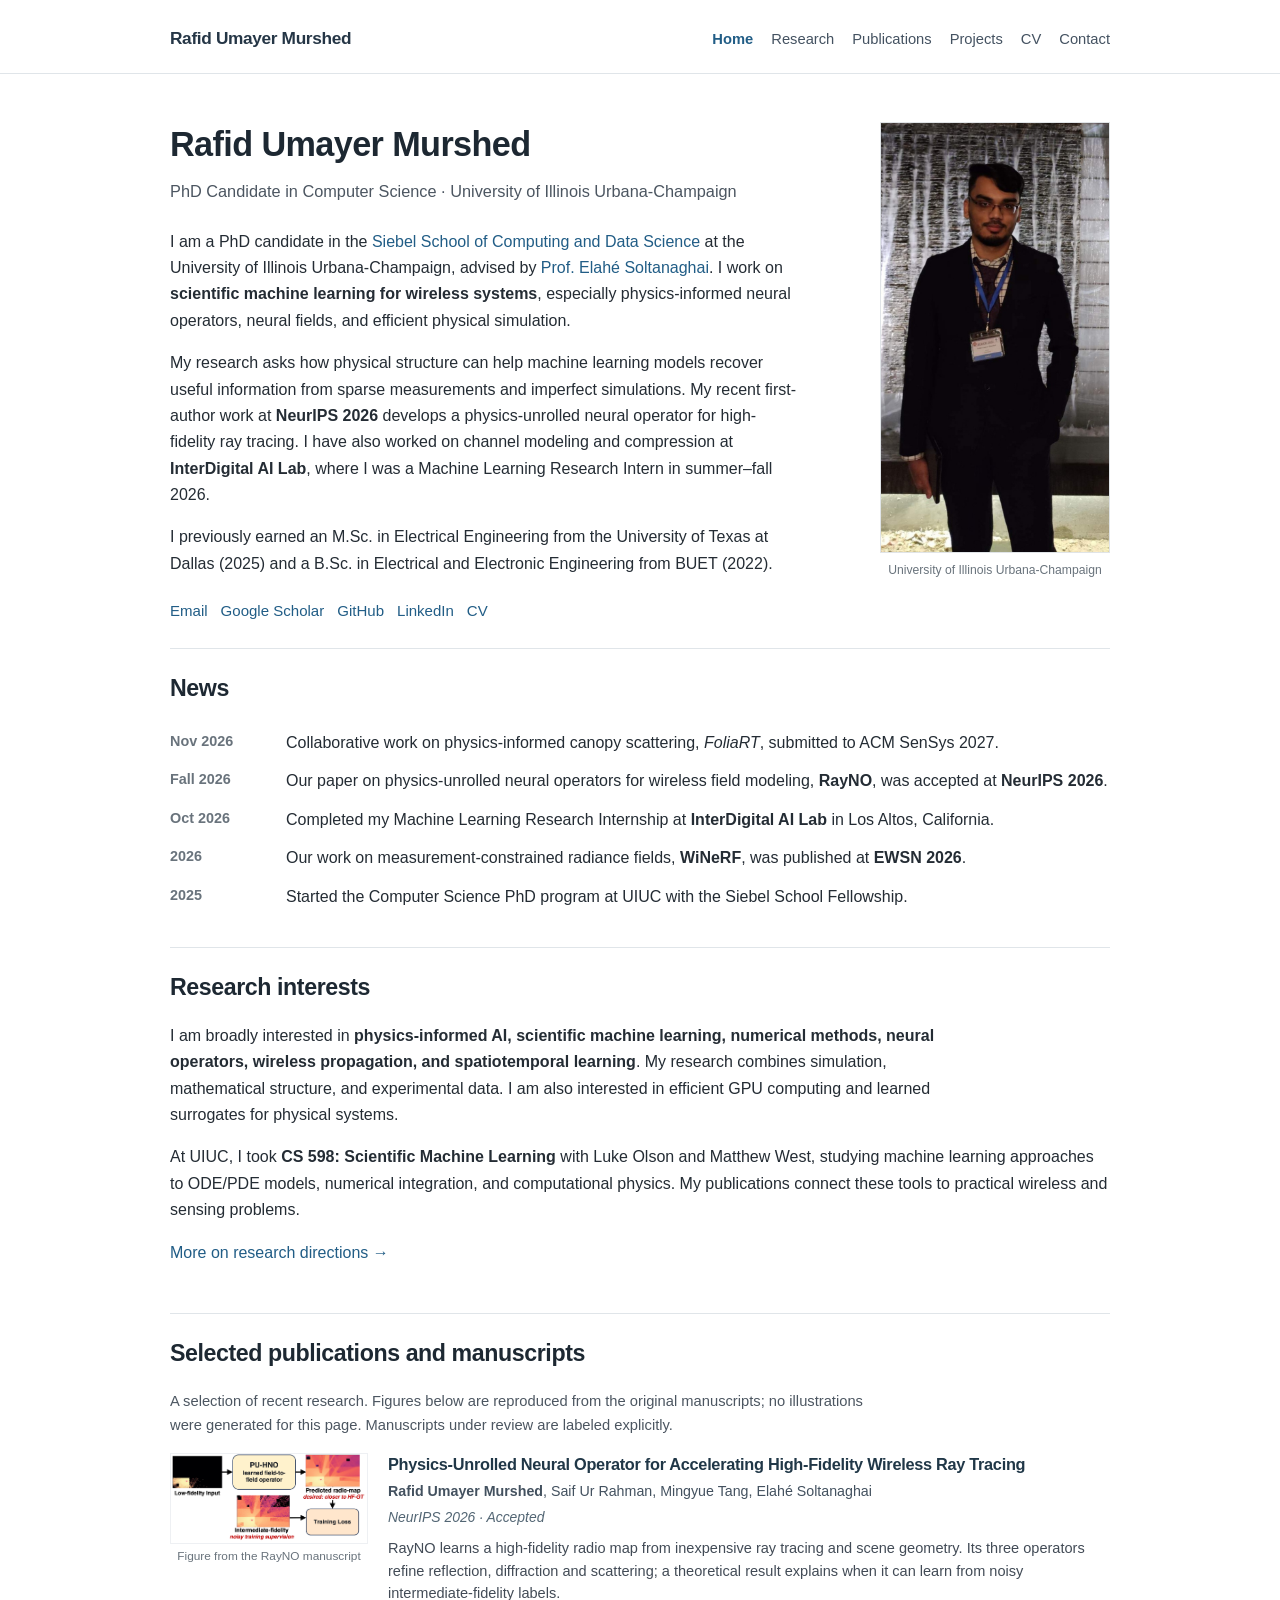
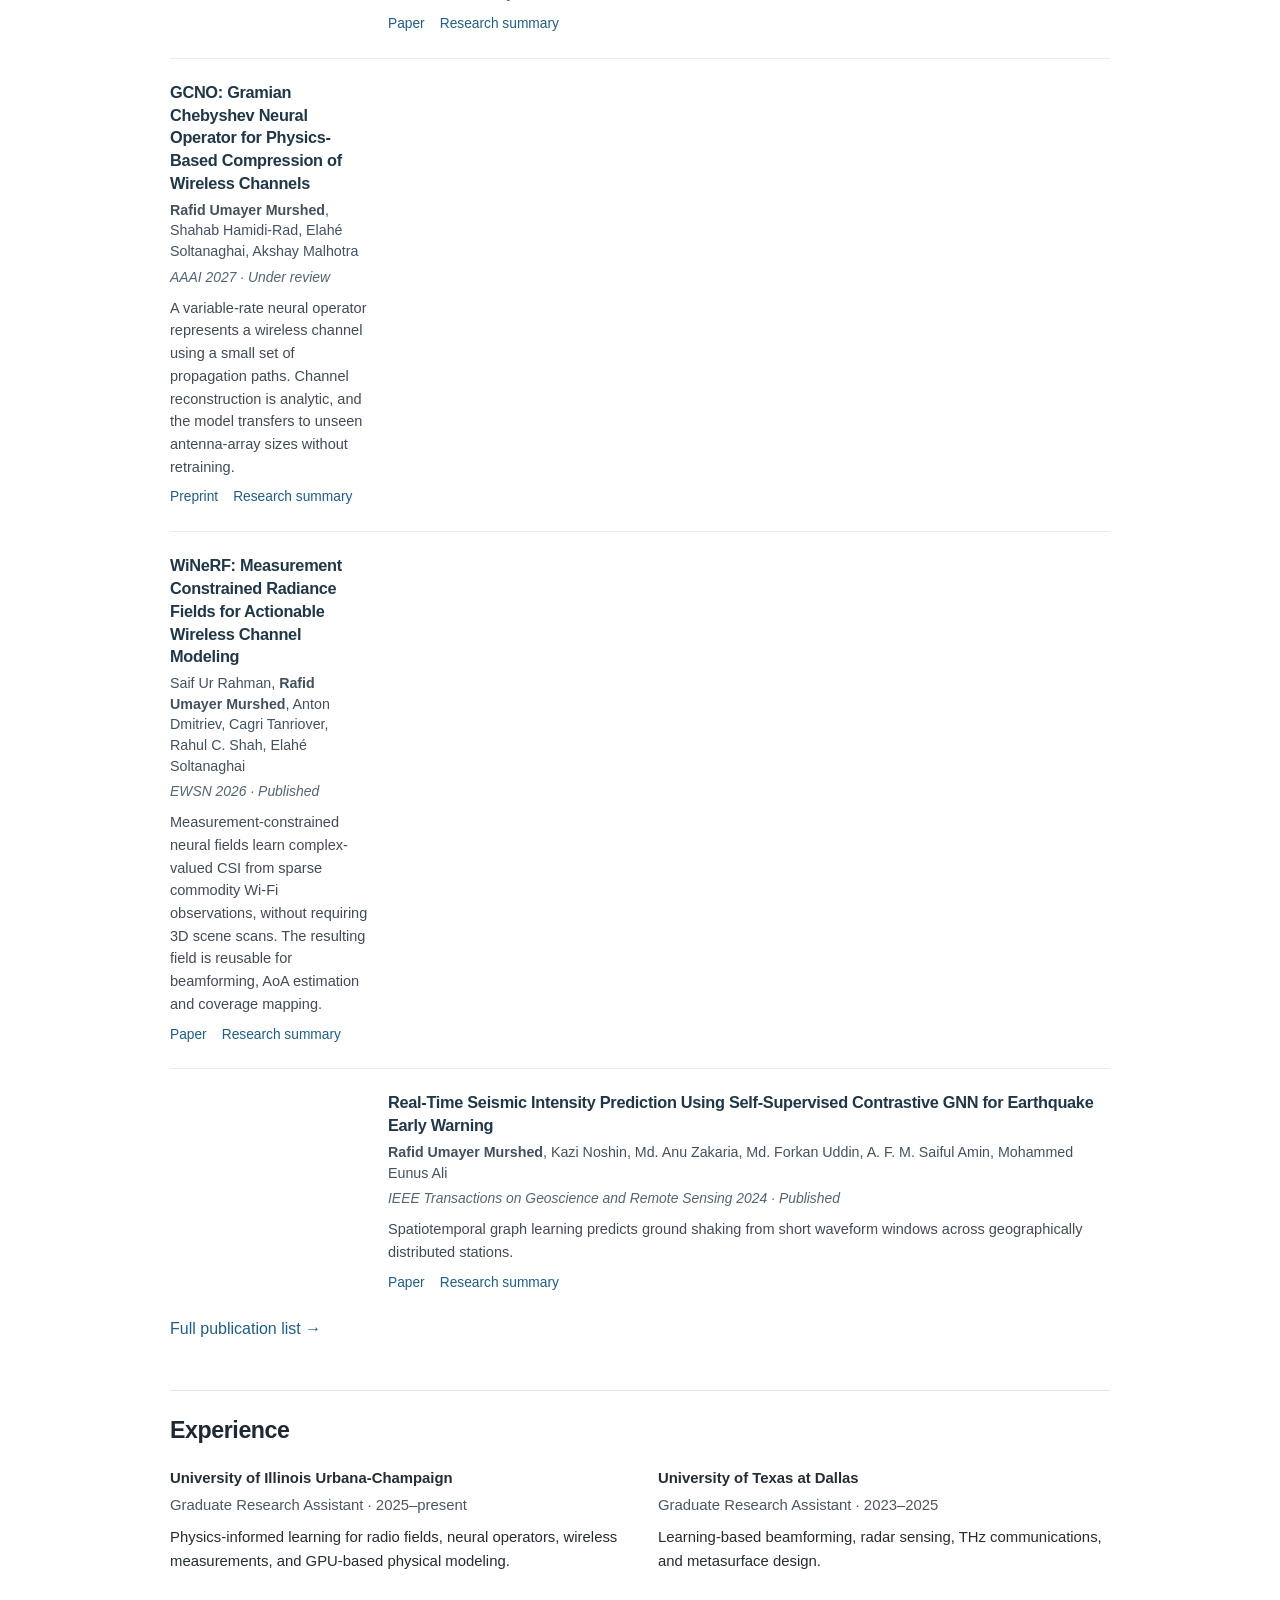
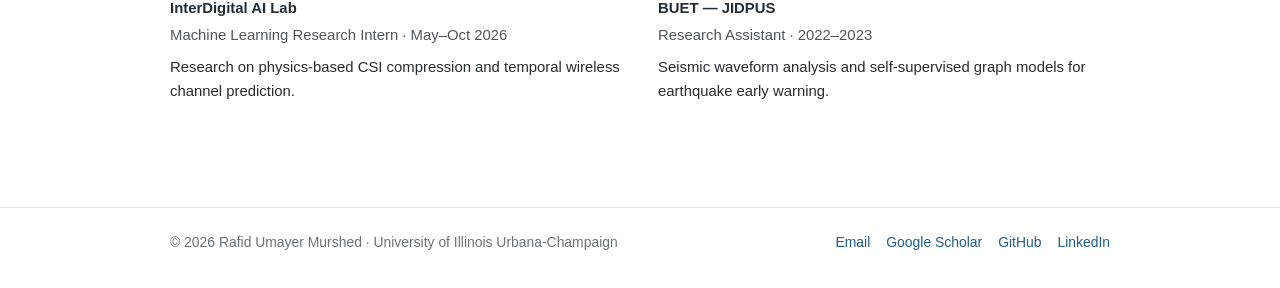
==== commit a8ee0735: "Restore restrained academic homepage with authentic manuscript figures and complete research record" ====
--- a/index.html
+++ b/index.html
@@ -1,7 +1,39 @@
 <!doctype html>
-<html lang="en"><head><meta charset="utf-8"><meta name="viewport" content="width=device-width, initial-scale=1"><meta name="theme-color" content="#f5f7fb"><meta name="description" content="Rafid Umayer Murshed, UIUC Computer Science PhD Candidate. NeurIPS 2026 scientific AI research, neural operators, efficient simulation, wireless systems, and InterDigital AI Lab experience."><title>Physics-informed AI · Neural Operators · Research | Rafid Umayer Murshed</title><link rel="canonical" href="https://rafid-umayer-97.github.io/"><meta property="og:type" content="website"><meta property="og:site_name" content="Rafid Umayer Murshed"><meta property="og:title" content="Physics-informed AI · Neural Operators · Research | Rafid Umayer Murshed"><meta property="og:description" content="Rafid Umayer Murshed, UIUC Computer Science PhD Candidate. NeurIPS 2026 scientific AI research, neural operators, efficient simulation, wireless systems, and InterDigital AI Lab experience."><meta property="og:url" content="https://rafid-umayer-97.github.io/"><meta property="og:image" content="https://rafid-umayer-97.github.io/img/Rafid-formal.jpg"><meta name="twitter:card" content="summary_large_image"><link rel="stylesheet" href="css/main.css"><script type="application/ld+json">{"@context":"https://schema.org","@type":"Person","name":"Rafid Umayer Murshed","jobTitle":"Computer Science PhD Candidate and Researcher","affiliation":{"@type":"Organization","name":"University of Illinois Urbana-Champaign"},"url":"https://rafid-umayer-97.github.io/","sameAs":["https://github.com/Rafid-Umayer-97","https://scholar.google.com/citations?user=-ZwK1vkAAAAJ","https://www.linkedin.com/in/rafid-murshed97/"],"knowsAbout":["Scientific machine learning","Physics-informed neural operators","Wireless communications","GPU-accelerated simulation"]}</script></head><body><a class="skip-link" href="#main">Skip to content</a><header class="site-header"><div class="nav-container"><a class="brand" href="index.html"><span class="brand-monogram" aria-hidden="true">RM</span><span>Rafid Umayer Murshed</span></a><nav aria-label="Main navigation"><ul class="nav-links"><li><a href="index.html" aria-current="page">Home</a></li><li><a href="research.html">Research</a></li><li><a href="projects.html">Projects</a></li><li><a href="publications.html">Publications</a></li><li><a href="cv.html" class="nav-cv">CV</a></li><li><a href="contact.html">Contact</a></li></ul></nav></div></header><main id="main" class="site-main"><div class="container"><section class="hero" aria-labelledby="hero-title"><div><div class="hero-eyebrow">UIUC Computer Science PhD Candidate</div><h1 id="hero-title">I build AI that makes <span class="highlight">physical systems</span> faster to understand and simulate.</h1><p class="hero-text">I’m Rafid Umayer Murshed. My research connects <strong>physics-informed machine learning, neural operators, GPU computing, and wireless systems</strong>—turning costly simulations and sparse measurements into accurate, efficient models. I am a PhD Candidate at UIUC, advised by Prof. Elahe Soltanaghai, and a former ML Research Intern at InterDigital AI Lab.</p><div class="action-row"><a class="button button--primary" href="research.html">Explore research <span aria-hidden="true">↗</span></a><a class="button button--secondary" href="publications.html">Publications</a><a class="button button--text" href="cv.html">Current CV ↗</a></div><div class="hero-tags"><span class="pill">NeurIPS 2026</span><span class="pill">Neural operators</span><span class="pill">Scientific machine learning</span><span class="pill">NVIDIA Sionna RT</span></div></div><aside class="portrait-panel"><figure class="portrait-frame"><img src="img/Rafid-formal.jpg" alt="Portrait of Rafid Umayer Murshed" decoding="async" fetchpriority="high"><figcaption class="portrait-caption"><div><strong>Rafid Umayer Murshed</strong><span>PhD Candidate · University of Illinois Urbana-Champaign</span></div><span class="portrait-badge">Research</span></figcaption></figure></aside></section></div>
-<section class="impact-band" aria-label="Research highlights"><div class="container impact-grid"><div class="impact-item"><strong>NeurIPS ’26</strong><span>First-author physics-unrolled neural operator paper</span></div><div class="impact-item"><strong>~250×</strong><span>Faster high-fidelity field prediction in RayNO</span></div><div class="impact-item"><strong>3× fewer bits</strong><span>GCNO channel feedback at comparable accuracy</span></div><div class="impact-item"><strong>InterDigital</strong><span>AI Lab machine learning research, May–Oct 2026</span></div></div></section>
-<section class="section" id="research"><div class="container"><div class="section-header"><div><div class="section-kicker">Selected research</div><h2>Research built around physical structure.</h2><p>These projects span scientific AI, simulation surrogates, compact physical representations, and measurement-driven learning.</p></div><a class="inline-link" href="research.html">Research overview ↗</a></div><div class="cards-grid"><article class="project-card"><a href="research.html#rayno" aria-label="Learn more about RayNO — Physics-unrolled neural operators"><img src="img/rayno-visual.svg" alt="Schematic of three-stage neural operator refining low-fidelity simulation into a high-fidelity physical field" loading="lazy" decoding="async" width="1000" height="600"></a><div class="card-body"><span class="card-badge">NeurIPS 2026 · Accepted</span><h3>RayNO — Physics-unrolled neural operators</h3><p>A scientific ML model that turns inexpensive ray-tracing outputs into high-fidelity wireless fields. Physics-aligned stages learn reflection, diffraction, and scattering; a denoising theorem explains learning from imperfect simulation labels.</p><div class="card-metric">~250× faster high-fidelity field prediction</div><div class="card-links"><a href="https://arxiv.org/abs/2608.18495" target="_blank" rel="noopener noreferrer">Read paper</a><a href="research.html#rayno">Research details</a></div></div></article><article class="project-card"><a href="research.html#gcno" aria-label="Learn more about GCNO — Compact physical channel models"><img src="img/gcno-visual.svg" alt="Conceptual schematic of a full antenna channel compressed into physical propagation-path descriptions" loading="lazy" decoding="async" width="1000" height="600"></a><div class="card-body"><span class="card-badge card-badge--review">AAAI 2027 · Under review</span><h3>GCNO — Compact physical channel models</h3><p>A physics-structured neural operator that extracts path-based representations of complex wireless channels, reconstructs them analytically, and transfers to antenna configurations never seen during training.</p><div class="card-metric">~⅓ of feedback bits at comparable accuracy</div><div class="card-links"><a href="https://arxiv.org/abs/2608.18522" target="_blank" rel="noopener noreferrer">Read preprint</a><a href="research.html#gcno">Research details</a></div></div></article><article class="project-card"><a href="research.html#winerf" aria-label="Learn more about WiNeRF — Learning from measured signals"><img src="img/WiNeRF_for_Homepage.jpg" alt="WiNeRF manuscript visualization showing learned wireless radiance fields from commodity Wi-Fi data" loading="lazy" decoding="async" width="1000" height="600"></a><div class="card-body"><span class="card-badge">EWSN 2026 · Published</span><h3>WiNeRF — Learning from measured signals</h3><p>A measurement-constrained neural field built from sparse commodity Wi-Fi CSI, enabling continuous channel prediction and downstream beamforming, AoA estimation, and coverage mapping.</p><div class="card-metric">4.9 dB higher prediction SNR on average</div><div class="card-links"><a href="https://doi.org/10.3217/ck00-mq70" target="_blank" rel="noopener noreferrer">Read paper</a><a href="research.html#winerf">Research details</a></div></div></article><article class="project-card"><a href="research.html#foliart" aria-label="Learn more about FoliaRT — Learning vegetation scattering"><img src="img/foliart-visual.svg" alt="Conceptual illustration of an incoming radio wave being scattered into multiple directions by tree foliage" loading="lazy" decoding="async" width="1000" height="600"></a><div class="card-body"><span class="card-badge card-badge--review">SenSys 2027 · Submitted</span><h3>FoliaRT — Learning vegetation scattering</h3><p>A reusable neural electromagnetic canopy surrogate that captures directional scattering instead of relying on simple attenuation-only foliage models, with simulation and real-world validation.</p><div class="card-metric">53% lower median received-power error in a field study</div><div class="card-links"><a href="research.html#foliart">Research details</a><a href="projects.html#foliart">Project overview</a></div></div></article></div><p class="field-note">Research schematics are conceptual illustrations; links lead to original papers and project details.</p></div></section>
-<section class="section section--tint"><div class="container"><div class="section-kicker">Approach</div><h2>From first principles to useful systems.</h2><div class="feature-grid"><article class="feature-card"><span class="index">01 / PHYSICS</span><h3>Use structure, not just data</h3><p>My models embed propagation paths, differential-equation-inspired structure, measurement constraints, and physical stages into learning systems.</p></article><article class="feature-card"><span class="index">02 / SCIENTIFIC AI</span><h3>Learn from imperfect simulation</h3><p>My NeurIPS work examines how a model can recover a more accurate physical field than its noisy training labels and validates the assumptions behind the result.</p></article><article class="feature-card"><span class="index">03 / EFFICIENCY</span><h3>Measure what matters</h3><p>I benchmark prediction fidelity, out-of-distribution performance, feedback overhead, and GPU runtime—not only training losses.</p></article></div></div></section>
-<section class="section"><div class="container split"><div><div class="section-kicker">Experience</div><h2>Research spanning academia and industry.</h2><div class="experience-list"><div class="experience-item"><strong>University of Illinois Urbana-Champaign</strong><div class="meta">PhD Candidate · Graduate Research Assistant · 2025–present</div><p>Scientific AI for wireless propagation, neural fields and operators, and GPU-based physical modeling.</p></div><div class="experience-item"><strong>InterDigital AI Lab · Los Altos, CA</strong><div class="meta">Machine Learning Research Intern · May–Oct 2026</div><p>Physics-based wireless channel compression, generalization across antenna arrays, and temporal prediction.</p></div><div class="experience-item"><strong>University of Texas at Dallas</strong><div class="meta">Graduate Research Assistant · 2023–2025</div><p>Deep learning for MIMO beamforming, mmWave radar sensing, and electromagnetic metasurface design.</p></div><div class="experience-item"><strong>BUET–JIDPUS</strong><div class="meta">Research Assistant · 2022–2023</div><p>Self-supervised spatiotemporal graph learning and analysis of seismic measurements.</p></div></div></div><div><div class="section-kicker">Recent milestones</div><h2>What’s new.</h2><ul class="timeline"><li><span class="timeline-date">Nov 2026</span><span class="timeline-description">Submitted FoliaRT to ACM SenSys 2027, extending physics-informed learning to directional foliage scattering.</span></li><li><span class="timeline-date">Fall 2026</span><span class="timeline-description">First-author RayNO research accepted at NeurIPS 2026; a physics-unrolled neural operator for fast simulation.</span></li><li><span class="timeline-date">Oct 2026</span><span class="timeline-description">Completed a Machine Learning Research Internship at InterDigital AI Lab in Los Altos, California.</span></li><li><span class="timeline-date">2026</span><span class="timeline-description">WiNeRF published at EWSN; GCNO submitted to AAAI 2027.</span></li><li><span class="timeline-date">2025</span><span class="timeline-description">Started the UIUC Computer Science PhD with the Siebel School Fellowship.</span></li></ul><div class="action-row" style="margin-top:20px"><a class="button button--secondary" href="cv.html">View complete CV</a></div></div></div></section>
-<section class="section section--border"><div class="container split"><div><div class="section-kicker">Foundation</div><h2>Scientific ML, signal processing and numerical methods.</h2><p class="lede">My training combines an M.Sc. in Electrical Engineering with a UIUC Computer Science PhD. CS 598 Scientific Machine Learning, taught by Luke Olson and Matthew West, strengthened my foundation in neural ODEs/PDEs, physics-informed models and numerical methods.</p></div><div class="information-card" style="padding:28px"><h3>Research interests</h3><p>Scientific machine learning · neural operators · physical simulation · time-series and spatiotemporal models · robust learning · AI for wireless systems · GPU computing.</p><p style="margin:0"><a href="contact.html">Get in touch about research collaborations or 2027 PhD internships →</a></p></div></div></section></main><footer class="site-footer"><div class="container"><div class="footer-grid"><div><strong>Rafid Umayer Murshed</strong><p>Computer Science PhD Candidate · University of Illinois Urbana-Champaign<br>Physics-informed AI, neural operators, wireless systems and scientific computing.</p><a href="mailto:rum3@illinois.edu">rum3@illinois.edu</a></div><div class="footer-links"><a href="https://scholar.google.com/citations?user=-ZwK1vkAAAAJ" target="_blank" rel="noopener noreferrer">Google Scholar</a><a href="https://github.com/Rafid-Umayer-97" target="_blank" rel="noopener noreferrer">GitHub</a><a href="https://www.linkedin.com/in/rafid-murshed97/" target="_blank" rel="noopener noreferrer">LinkedIn</a><a href="cv.html">Current CV</a></div></div><div class="footer-bottom">© 2026 Rafid Umayer Murshed · Research and publication statuses updated November 2026.</div></div></footer></body></html>+<html lang="en"><head>
+<meta charset="utf-8"><meta name="viewport" content="width=device-width,initial-scale=1">
+<meta name="description" content="Academic homepage of Rafid Umayer Murshed, UIUC CS PhD candidate researching scientific machine learning, physics-informed neural operators and wireless systems.">
+<title>Home | Rafid Umayer Murshed</title>
+<link rel="canonical" href="https://rafid-umayer-97.github.io/">
+<meta property="og:type" content="website"><meta property="og:title" content="Home | Rafid Umayer Murshed"><meta property="og:description" content="Academic homepage of Rafid Umayer Murshed, UIUC CS PhD candidate researching scientific machine learning, physics-informed neural operators and wireless systems."><meta property="og:image" content="https://rafid-umayer-97.github.io/img/Rafid-formal.jpg"><meta name="twitter:card" content="summary">
+<link rel="stylesheet" href="css/main.css">
+</head><body><a class="skip-link" href="#main">Skip to content</a><header class="site-header"><div class="container header-inner"><a class="site-name" href="index.html">Rafid Umayer Murshed</a><nav aria-label="Main navigation"><ul class="nav-list"><li><a href="index.html" aria-current="page">Home</a></li><li><a href="research.html">Research</a></li><li><a href="publications.html">Publications</a></li><li><a href="projects.html">Projects</a></li><li><a href="cv.html">CV</a></li><li><a href="contact.html">Contact</a></li></ul></nav></div></header><main id="main"><div class="container">
+<section class="intro"><div><h1>Rafid Umayer Murshed</h1><p class="identity">PhD Candidate in Computer Science · University of Illinois Urbana-Champaign</p>
+<p>I am a PhD candidate in the <a href="https://siebelschool.illinois.edu/">Siebel School of Computing and Data Science</a> at the University of Illinois Urbana-Champaign, advised by <a href="https://elahe.web.illinois.edu/">Prof. Elahé Soltanaghai</a>. I work on <strong>scientific machine learning for wireless systems</strong>, especially physics-informed neural operators, neural fields, and efficient physical simulation.</p>
+<p>My research asks how physical structure can help machine learning models recover useful information from sparse measurements and imperfect simulations. My recent first-author work at <strong>NeurIPS 2026</strong> develops a physics-unrolled neural operator for high-fidelity ray tracing. I have also worked on channel modeling and compression at <strong>InterDigital AI Lab</strong>, where I was a Machine Learning Research Intern in summer–fall 2026.</p>
+<p>I previously earned an M.Sc. in Electrical Engineering from the University of Texas at Dallas (2025) and a B.Sc. in Electrical and Electronic Engineering from BUET (2022).</p>
+<div class="quick-links"><a href="mailto:rum3@illinois.edu">Email</a><a href="https://scholar.google.com/citations?user=-ZwK1vkAAAAJ">Google Scholar</a><a href="https://github.com/Rafid-Umayer-97">GitHub</a><a href="https://www.linkedin.com/in/rafid-murshed97/">LinkedIn</a><a href="cv.html">CV</a></div>
+</div><figure class="intro-portrait"><img src="img/Rafid-formal.jpg" alt="Portrait of Rafid Umayer Murshed" width="400" loading="eager" decoding="async"><figcaption>University of Illinois Urbana-Champaign</figcaption></figure></section>
+<section class="content-section" id="news"><h2>News</h2>
+<ul class="news-list">
+<li><span class="news-date">Nov 2026</span><span>Collaborative work on physics-informed canopy scattering, <em>FoliaRT</em>, submitted to ACM SenSys 2027.</span></li>
+<li><span class="news-date">Fall 2026</span><span>Our paper on physics-unrolled neural operators for wireless field modeling, <strong>RayNO</strong>, was accepted at <strong>NeurIPS 2026</strong>.</span></li>
+<li><span class="news-date">Oct 2026</span><span>Completed my Machine Learning Research Internship at <strong>InterDigital AI Lab</strong> in Los Altos, California.</span></li>
+<li><span class="news-date">2026</span><span>Our work on measurement-constrained radiance fields, <strong>WiNeRF</strong>, was published at <strong>EWSN 2026</strong>.</span></li>
+<li><span class="news-date">2025</span><span>Started the Computer Science PhD program at UIUC with the Siebel School Fellowship.</span></li>
+</ul></section>
+<section class="content-section" id="research"><h2>Research interests</h2>
+<p class="short-bio">I am broadly interested in <strong>physics-informed AI, scientific machine learning, numerical methods, neural operators, wireless propagation, and spatiotemporal learning</strong>. My research combines simulation, mathematical structure, and experimental data. I am also interested in efficient GPU computing and learned surrogates for physical systems.</p>
+<p>At UIUC, I took <strong>CS 598: Scientific Machine Learning</strong> with Luke Olson and Matthew West, studying machine learning approaches to ODE/PDE models, numerical integration, and computational physics. My publications connect these tools to practical wireless and sensing problems.</p>
+<p><a href="research.html">More on research directions →</a></p></section>
+<section class="content-section" id="selected-publications"><h2>Selected publications and manuscripts</h2>
+<p class="section-note">A selection of recent research. Figures below are reproduced from the original manuscripts; no illustrations were generated for this page. Manuscripts under review are labeled explicitly.</p>
+<div class="paper-list"><article class="paper" id="rayno"><figure class="paper-figure"><a href="https://arxiv.org/abs/2608.18495" target="_blank" rel="noopener noreferrer"><img src="img/rayno-manuscript-figure.png" alt="Original Figure from the RayNO manuscript showing the physics-unrolled operator and high-fidelity wireless field reconstruction" loading="lazy" decoding="async" onerror="this.closest('figure').style.display='none'"></a><figcaption>Figure from the RayNO manuscript</figcaption></figure><div class="paper-text"><h3 class="paper-title"><a href="https://arxiv.org/abs/2608.18495" target="_blank" rel="noopener noreferrer">Physics-Unrolled Neural Operator for Accelerating High-Fidelity Wireless Ray Tracing</a></h3><p class="paper-authors"><strong>Rafid Umayer Murshed</strong>, Saif Ur Rahman, Mingyue Tang, Elahé Soltanaghai</p><p class="paper-venue">NeurIPS 2026 · Accepted</p><p class="paper-summary">RayNO learns a high-fidelity radio map from inexpensive ray tracing and scene geometry. Its three operators refine reflection, diffraction and scattering; a theoretical result explains when it can learn from noisy intermediate-fidelity labels.</p><div class="paper-links"><a href="https://arxiv.org/abs/2608.18495" target="_blank" rel="noopener noreferrer">Paper</a><a href="research.html#rayno">Research summary</a></div></div></article><article class="paper" id="gcno"><figure class="paper-figure"><a href="https://arxiv.org/abs/2608.18522" target="_blank" rel="noopener noreferrer"><img src="https://arxiv.org/html/2608.18522v1/deepmimo_offgrid_mf_01_deepmimo_city17_seattle_fov90_sample_04020_1.png" alt="Original Figure 1 from GCNO paper showing off-grid multipath spread in channel evidence maps" loading="lazy" decoding="async" onerror="this.closest('figure').style.display='none'"></a><figcaption>Fig. 1, GCNO manuscript</figcaption></figure><div class="paper-text"><h3 class="paper-title"><a href="https://arxiv.org/abs/2608.18522" target="_blank" rel="noopener noreferrer">GCNO: Gramian Chebyshev Neural Operator for Physics-Based Compression of Wireless Channels</a></h3><p class="paper-authors"><strong>Rafid Umayer Murshed</strong>, Shahab Hamidi-Rad, Elahé Soltanaghai, Akshay Malhotra</p><p class="paper-venue">AAAI 2027 · Under review</p><p class="paper-summary">A variable-rate neural operator represents a wireless channel using a small set of propagation paths. Channel reconstruction is analytic, and the model transfers to unseen antenna-array sizes without retraining.</p><div class="paper-links"><a href="https://arxiv.org/abs/2608.18522" target="_blank" rel="noopener noreferrer">Preprint</a><a href="research.html#gcno">Research summary</a></div></div></article><article class="paper" id="winerf"><figure class="paper-figure"><a href="https://doi.org/10.3217/ck00-mq70" target="_blank" rel="noopener noreferrer"><img src="https://arxiv.org/html/2609.22132v1/figures/sensys_results/Fig1_4.png" alt="Original WiNeRF manuscript Figure 1: cone-based neural field representation, RSSI map, and angle of arrival" loading="lazy" decoding="async" onerror="this.closest('figure').style.display='none'"></a><figcaption>Fig. 1, WiNeRF manuscript</figcaption></figure><div class="paper-text"><h3 class="paper-title"><a href="https://doi.org/10.3217/ck00-mq70" target="_blank" rel="noopener noreferrer">WiNeRF: Measurement Constrained Radiance Fields for Actionable Wireless Channel Modeling</a></h3><p class="paper-authors">Saif Ur Rahman, <strong>Rafid Umayer Murshed</strong>, Anton Dmitriev, Cagri Tanriover, Rahul C. Shah, Elahé Soltanaghai</p><p class="paper-venue">EWSN 2026 · Published</p><p class="paper-summary">Measurement-constrained neural fields learn complex-valued CSI from sparse commodity Wi-Fi observations, without requiring 3D scene scans. The resulting field is reusable for beamforming, AoA estimation and coverage mapping.</p><div class="paper-links"><a href="https://doi.org/10.3217/ck00-mq70" target="_blank" rel="noopener noreferrer">Paper</a><a href="research.html#winerf">Research summary</a></div></div></article><article class="paper" id="seismic"><div class="paper-figure paper-figure--blank" aria-hidden="true"></div><div class="paper-text"><h3 class="paper-title"><a href="https://doi.org/10.1109/TGRS.2024.3373643" target="_blank" rel="noopener noreferrer">Real-Time Seismic Intensity Prediction Using Self-Supervised Contrastive GNN for Earthquake Early Warning</a></h3><p class="paper-authors"><strong>Rafid Umayer Murshed</strong>, Kazi Noshin, Md. Anu Zakaria, Md. Forkan Uddin, A. F. M. Saiful Amin, Mohammed Eunus Ali</p><p class="paper-venue">IEEE Transactions on Geoscience and Remote Sensing 2024 · Published</p><p class="paper-summary">Spatiotemporal graph learning predicts ground shaking from short waveform windows across geographically distributed stations.</p><div class="paper-links"><a href="https://doi.org/10.1109/TGRS.2024.3373643" target="_blank" rel="noopener noreferrer">Paper</a><a href="research.html#seismic">Research summary</a></div></div></article></div>
+<p><a href="publications.html">Full publication list →</a></p></section>
+<section class="content-section"><h2>Experience</h2>
+<div class="two-col">
+<div><div class="entry"><p class="entry-heading">University of Illinois Urbana-Champaign</p><p class="entry-subtitle">Graduate Research Assistant · 2025–present</p><p>Physics-informed learning for radio fields, neural operators, wireless measurements, and GPU-based physical modeling.</p></div>
+<div class="entry"><p class="entry-heading">InterDigital AI Lab</p><p class="entry-subtitle">Machine Learning Research Intern · May–Oct 2026</p><p>Research on physics-based CSI compression and temporal wireless channel prediction.</p></div></div>
+<div><div class="entry"><p class="entry-heading">University of Texas at Dallas</p><p class="entry-subtitle">Graduate Research Assistant · 2023–2025</p><p>Learning-based beamforming, radar sensing, THz communications, and metasurface design.</p></div>
+<div class="entry"><p class="entry-heading">BUET — JIDPUS</p><p class="entry-subtitle">Research Assistant · 2022–2023</p><p>Seismic waveform analysis and self-supervised graph models for earthquake early warning.</p></div></div>
+</div></section>
+</div></main><footer class="site-footer"><div class="container footer-inner"><span>© 2026 Rafid Umayer Murshed · University of Illinois Urbana-Champaign</span><div class="footer-links"><a href="mailto:rum3@illinois.edu">Email</a><a href="https://scholar.google.com/citations?user=-ZwK1vkAAAAJ">Google Scholar</a><a href="https://github.com/Rafid-Umayer-97">GitHub</a><a href="https://www.linkedin.com/in/rafid-murshed97/">LinkedIn</a></div></div></footer></body></html>
--- a/css/main.css
+++ b/css/main.css
@@ -1,238 +1,132 @@
+
+/* Academic website — deliberately simple, readable, and content-first. */
 :root{
- --bg:#f5f7fb;--paper:#ffffff;--ink:#132440;--ink-2:#34465c;--muted:#60728b;
- --line:#dce5ee;--accent:#076b89;--accent-dark:#07516e;--mint:#dff5eb;
- --cyan:#e8f4fb;--shadow:0 20px 60px rgba(16,39,70,.07);--radius:20px;
+  --ink:#242c34;--secondary:#4c5661;--muted:#69737c;
+  --link:#215d86;--line:#e0e5e9;--paper:#fff;--soft:#f8fafb;
 }
 *{box-sizing:border-box}
-html{scroll-behavior:smooth;scroll-padding-top:90px}
-body{margin:0;background:var(--bg);color:var(--ink);font:16px/1.65 -apple-system,BlinkMacSystemFont,"Segoe UI",Roboto,"Helvetica Neue",Arial,sans-serif;-webkit-font-smoothing:antialiased}
-img,svg{max-width:100%}
-img{vertical-align:middle}
-a{color:var(--accent-dark);text-decoration:none;text-underline-offset:.18em}
-a:hover{text-decoration:underline}
-button,a{transition:background-color .18s ease,color .18s ease,transform .18s ease,box-shadow .18s ease}
-a:focus-visible,button:focus-visible{outline:3px solid #51aace;outline-offset:4px}
-button{font:inherit;cursor:pointer}
-h1,h2,h3,p{margin-top:0}
-h1,h2,h3{line-height:1.16;letter-spacing:-.035em}
-p{color:var(--ink-2)}
-h1{font-size:clamp(2.6rem,5.2vw,4.65rem);line-height:1.05;font-weight:790}
-h2{font-size:clamp(1.75rem,3.3vw,2.7rem);margin-bottom:17px}
-h3{font-size:clamp(1.1rem,1.7vw,1.36rem);margin-bottom:12px}
-small,.small{font-size:.86rem}
-strong{font-weight:720}
-.skip-link{position:absolute;z-index:50;top:-150px;left:16px;padding:12px 18px;background:#fff;border:2px solid var(--accent);border-radius:9px}
-.skip-link:focus{top:12px}
-.container{width:min(1160px,calc(100% - 64px));margin-inline:auto}
-.site-header{position:sticky;top:0;z-index:30;background:rgba(255,255,255,.94);border-bottom:1px solid var(--line);backdrop-filter:blur(15px)}
-.nav-container{width:min(1160px,calc(100% - 64px));margin:0 auto;display:flex;justify-content:space-between;align-items:center;gap:24px;min-height:74px}
-.brand{display:inline-flex;gap:12px;align-items:center;color:var(--ink);font-weight:770;font-size:1.04rem;white-space:nowrap;letter-spacing:-.02em}
-.brand:hover{text-decoration:none}
-.brand-monogram{display:grid;place-items:center;width:37px;height:37px;border-radius:12px;background:var(--ink);color:#fff;font-size:.86rem;letter-spacing:.015em}
-.nav-links{display:flex;flex-wrap:wrap;gap:clamp(8px,1.9vw,22px);align-items:center;list-style:none;margin:0;padding:0}
-.nav-links a{display:inline-block;padding:8px 0;color:var(--ink-2);font-size:.9rem;font-weight:620}
-.nav-links a:hover,.nav-links a[aria-current="page"]{color:var(--accent-dark)}
-.nav-links a[aria-current="page"]{box-shadow:0 2px 0 var(--accent-dark)}
-.nav-links .nav-cv{border:1px solid #c4d6e4;padding:7px 13px;border-radius:10px;color:var(--ink)}
-.nav-links .nav-cv[aria-current="page"]{box-shadow:none;background:var(--cyan)}
-.site-main{min-height:60vh}
-.section{padding:82px 0}
-.section--tight{padding:52px 0}
-.section--border{border-top:1px solid var(--line)}
-.section--tint{background:#ecf3f8}
-.section-header{display:flex;align-items:end;justify-content:space-between;gap:24px;margin-bottom:31px}
-.section-header p{max-width:610px;margin:0}
-.section-kicker,.eyebrow{font-size:.75rem;font-weight:800;color:var(--accent-dark);letter-spacing:.16em;text-transform:uppercase;margin-bottom:13px}
-.lede{font-size:clamp(1.05rem,1.7vw,1.21rem);line-height:1.74;max-width:750px}
+html{scroll-behavior:smooth}
+body{margin:0;background:var(--paper);color:var(--ink);font:16px/1.65 -apple-system,BlinkMacSystemFont,"Segoe UI",Arial,"Helvetica Neue",sans-serif;-webkit-font-smoothing:antialiased}
+a{color:var(--link);text-decoration:none}
+a:hover{text-decoration:underline;text-underline-offset:3px}
+a:focus-visible,button:focus-visible{outline:2px solid var(--link);outline-offset:3px}
+h1,h2,h3{line-height:1.29;letter-spacing:-.018em;color:#1d2832}
+h1{font-size:2.14rem;font-weight:650;margin:0 0 12px}
+h2{font-size:1.45rem;font-weight:640;margin:0 0 20px}
+h3{font-size:1.08rem;font-weight:650;margin:0 0 6px}
+p{margin:0 0 16px}
+img{max-width:100%;vertical-align:middle}
+main{min-height:64vh}
+.container{width:min(940px,calc(100% - 48px));margin:0 auto}
+.skip-link{position:absolute;left:16px;top:-100px;background:#fff;border:1px solid var(--link);padding:10px 14px;z-index:10}
+.skip-link:focus{top:10px}
+.site-header{border-bottom:1px solid var(--line);padding:24px 0 20px}
+.header-inner{display:flex;align-items:baseline;justify-content:space-between;gap:25px}
+.site-name{font-weight:700;font-size:1.08rem;letter-spacing:-.02em;color:#253646}
+.site-name:hover{text-decoration:none}
+.nav-list{display:flex;flex-wrap:wrap;gap:18px;list-style:none;padding:0;margin:0}
+.nav-list a{font-size:.92rem;color:#445261}
+.nav-list a[aria-current=page]{font-weight:700;color:var(--link)}
+.intro{display:grid;grid-template-columns:minmax(0,1fr) 230px;gap:52px;align-items:start;padding:48px 0 24px}
+.identity{font-size:1.02rem;color:var(--secondary);margin:0 0 24px}
+.intro p{max-width:630px}
+.intro-portrait{margin:0;text-align:center}
+.intro-portrait img{display:block;width:100%;height:auto;max-height:none;object-fit:contain;object-position:center;border:1px solid #e0e4e7;background:#f8f8f8}
+.intro-portrait figcaption{font-size:.76rem;margin-top:7px;color:var(--muted)}
+.quick-links{margin-top:22px;font-size:.94rem}
+.quick-links a{margin-right:13px;white-space:nowrap}
+.content-section{padding:25px 0 31px;border-top:1px solid var(--line)}
+.content-section:first-of-type{border-top:0}
+.section-note{font-size:.92rem;color:var(--secondary);max-width:720px}
+.news-list{list-style:none;margin:0;padding:0}
+.news-list li{display:grid;grid-template-columns:99px 1fr;gap:17px;margin:0;padding:6px 0}
+.news-date{color:var(--muted);font-size:.9rem;font-weight:650}
+.subhead{margin-top:25px;margin-bottom:12px;font-size:1.14rem;font-weight:640}
+.paper-list{display:grid;gap:0}
+.paper{display:grid;grid-template-columns:198px minmax(0,1fr);gap:20px;align-items:start;padding:22px 0;border-top:1px solid #e9edf0}
+.paper:first-child{border-top:0;padding-top:0}
+.paper-figure{margin:0;width:100%;min-height:104px;text-align:center}
+.paper-figure a{display:block}
+.paper-figure img{display:block;width:100%;height:auto;max-height:170px;object-fit:contain;object-position:center;background:#fff;border:1px solid #eef0f3}
+.paper-figure figcaption{margin-top:5px;font-size:.74rem;color:var(--muted);line-height:1.3}
+.paper-figure--blank{min-height:0}
+.paper-text{min-width:0}
+.paper-title{font-size:1.02rem;font-weight:690;line-height:1.4;color:#203747;margin:0 0 5px}
+.paper-title a{color:inherit}
+.paper-title a:hover{color:var(--link)}
+.paper-authors{font-size:.89rem;color:#43515f;line-height:1.45;margin:0 0 4px}
+.paper-venue{font-size:.87rem;color:#536674;font-style:italic;margin:0 0 8px}
+.paper-summary{font-size:.91rem;color:#424b56;line-height:1.56;margin:0 0 8px}
+.paper-links{font-size:.86rem;display:flex;flex-wrap:wrap;gap:15px}
+.paper-links a{white-space:nowrap}
+.plain-list{padding-left:21px}
+.plain-list li{padding:2px 0}
+.two-col{display:grid;grid-template-columns:1fr 1fr;gap:36px}
+.short-bio{max-width:800px}
+.entry{margin:0 0 22px}
+.entry-heading{margin:0;font-weight:650}
+.entry-subtitle{color:var(--secondary);font-size:.9rem;margin:3px 0 7px}
+.entry p,.entry li{font-size:.93rem}
+.page-heading{padding:45px 0 20px}
+.page-heading .lead{max-width:770px;color:#414c59}
+.research-section{border-top:1px solid var(--line);padding:31px 0 37px}
+.research-section h2{margin-bottom:10px}
+.research-section p{max-width:790px}
+.research-figure{margin:18px 0 20px;max-width:730px}
+.research-figure img{display:block;max-width:100%;width:auto;height:auto;max-height:440px;object-fit:contain}
+.research-figure figcaption{font-size:.85rem;color:var(--muted);margin-top:8px}
+.research-links{font-size:.9rem;display:flex;gap:16px;flex-wrap:wrap}
+.reference-list{list-style:none;padding:0;margin:0}
+.reference-list li{padding:14px 0;border-bottom:1px solid #ebeff1}
+.reference-list .pub-year{color:var(--muted);font-size:.86rem}
 .muted{color:var(--muted)}
-.hero{padding:74px 0 64px;display:grid;grid-template-columns:minmax(0,1.12fr) minmax(320px,.88fr);gap:clamp(32px,5vw,80px);align-items:center}
-.hero h1{margin-bottom:25px}
-.hero h1 .highlight{color:var(--accent-dark)}
-.hero-text{font-size:1.08rem;line-height:1.77;max-width:615px;margin-bottom:26px}
-.hero-eyebrow{display:flex;align-items:center;gap:10px;color:var(--accent-dark);font-weight:780;font-size:.77rem;text-transform:uppercase;letter-spacing:.13em;margin-bottom:22px}
-.hero-eyebrow::before{content:"";width:10px;height:10px;flex:0 0 10px;border-radius:50%;background:#18a588;box-shadow:0 0 0 5px #e4f6ef}
-.action-row{display:flex;flex-wrap:wrap;align-items:center;gap:11px}
-.button{display:inline-flex;align-items:center;justify-content:center;gap:8px;padding:11px 19px;min-height:46px;border-radius:12px;font-weight:750;font-size:.92rem;border:1px solid transparent;text-decoration:none!important}
-.button--primary{color:#fff;background:var(--ink)}
-.button--primary:hover{background:#275273;transform:translateY(-1px)}
-.button--secondary{color:var(--ink);background:#fff;border-color:#c7d5e1}
-.button--secondary:hover{border-color:#6997b4;background:#f8fcff}
-.button--text{padding-left:0;padding-right:0;color:var(--accent-dark)}
-.hero-note{margin:22px 0 0;font-size:.83rem;color:var(--muted)}
-.hero-tags{display:flex;gap:8px;flex-wrap:wrap;margin-top:24px}
-.pill{display:inline-flex;gap:7px;align-items:center;background:#e5eff6;color:#244b69;border:1px solid #d1e2ed;font-size:.79rem;line-height:1.2;font-weight:720;padding:8px 11px;border-radius:999px}
-.portrait-panel{min-width:0}
-.portrait-frame{padding:13px;border:1px solid #d0dee9;border-radius:24px;background:linear-gradient(150deg,#e3eef5,#ffffff 62%,#e7f1f6);box-shadow:var(--shadow);overflow:visible}
-.portrait-frame img{display:block;width:100%;height:auto;max-height:530px;object-fit:contain;object-position:center center;border-radius:14px;background:#eaf2f5}
-.portrait-caption{display:flex;justify-content:space-between;gap:12px;align-items:center;margin-top:12px;padding:6px 3px 0}
-.portrait-caption strong{display:block;font-size:.85rem}
-.portrait-caption span{display:block;font-size:.76rem;color:var(--muted)}
-.portrait-badge{color:#0a755b;font-size:.7rem;font-weight:790;background:var(--mint);padding:6px 10px;border-radius:100px}
-.impact-band{background:var(--ink);padding:32px 0;color:#fff}
-.impact-grid{display:grid;grid-template-columns:repeat(4,minmax(0,1fr));gap:0}
-.impact-item{padding:6px 26px;border-left:1px solid rgba(255,255,255,.2)}
-.impact-item:first-child{border-left:0;padding-left:0}
-.impact-item strong{display:block;font-size:clamp(1.33rem,2.3vw,1.9rem);line-height:1.15;letter-spacing:-.04em}
-.impact-item span{display:block;color:#bcd0df;font-size:.81rem;line-height:1.52;margin-top:8px}
-.split{display:grid;grid-template-columns:1.15fr .85fr;gap:45px;align-items:start}
-.cards-grid{display:grid;grid-template-columns:repeat(2,minmax(0,1fr));gap:22px}
-.project-card,.feature-card,.information-card{min-width:0;background:#fff;border:1px solid var(--line);border-radius:var(--radius);box-shadow:0 10px 35px rgba(22,52,82,.035);overflow:hidden}
-.project-card:hover,.feature-card:hover{box-shadow:0 20px 54px rgba(22,52,82,.095);transform:translateY(-2px)}
-.project-card img{width:100%;height:232px;display:block;object-fit:contain;background:#13243b}
-.card-body{padding:24px 26px 27px}
-.card-badge{display:inline-block;font-size:.75rem;color:#067055;background:#e5f5ee;border:1px solid #cae8dc;padding:5px 9px;line-height:1.3;font-weight:780;border-radius:8px;margin-bottom:15px}
-.card-badge--review{background:#ecf1f8;color:#365e84;border-color:#d6e3f0}
-.card-badge--neutral{background:#f0f3f6;color:#465870;border-color:#e3e9f0}
-.card-body h3{font-size:1.36rem;margin-bottom:11px}
-.card-body p{font-size:.94rem;margin-bottom:16px}
-.card-metric{color:var(--ink);font-weight:770;font-size:.87rem;padding-top:10px;margin-bottom:16px;border-top:1px solid var(--line)}
-.card-links{display:flex;gap:17px;flex-wrap:wrap}
-.card-links a,.inline-link{text-decoration:underline;text-decoration-color:#bad1df;font-weight:730;font-size:.89rem}
-.card-links a:hover{text-decoration-color:var(--accent)}
-.feature-card{padding:30px}
-.feature-card p:last-child{margin-bottom:0}
-.feature-card .index{color:var(--accent);font-weight:840;font-size:.81rem;letter-spacing:.13em}
-.feature-card h3{margin-top:17px}
-.feature-grid{display:grid;grid-template-columns:repeat(3,minmax(0,1fr));gap:18px}
-.timeline{list-style:none;margin:0;padding:0;border-top:1px solid var(--line)}
-.timeline li{display:grid;grid-template-columns:145px 1fr;gap:22px;padding:20px 0;border-bottom:1px solid var(--line)}
-.timeline-date{font-size:.8rem;text-transform:uppercase;letter-spacing:.06em;color:var(--accent-dark);font-weight:800;white-space:nowrap}
-.timeline-description{font-size:.95rem;color:var(--ink-2)}
-.timeline-description strong{color:var(--ink)}
-.experience-list{display:grid;gap:18px}
-.experience-item{padding:19px 22px;background:var(--paper);border:1px solid var(--line);border-radius:14px}
-.experience-item strong{display:block;margin-bottom:3px}
-.experience-item .meta{font-size:.83rem;color:var(--muted);margin-bottom:8px}
-.experience-item p{margin:0;font-size:.88rem}
-.page-hero{padding:67px 0 45px;max-width:900px}
-.page-hero h1{max-width:900px;margin-bottom:20px}
-.page-hero p{font-size:1.1rem;line-height:1.75;max-width:790px}
-.visual-panel{background:#122b43;border-radius:20px;overflow:hidden;margin:24px 0 0;border:1px solid #315069}
-.visual-panel img{display:block;width:100%;height:auto;object-fit:contain}
-.visual-panel figcaption{font-size:.79rem;color:#d0e3eb;padding:10px 18px;background:#18374f}
-.research-block{padding:48px 0;display:grid;grid-template-columns:minmax(0,.92fr) minmax(0,1.08fr);gap:45px;align-items:center;border-top:1px solid var(--line)}
-.research-block:nth-child(even)>.research-copy{order:2}
-.research-block:nth-child(even)>.research-image{order:1}
-.research-copy h2{font-size:clamp(1.5rem,2.7vw,2.3rem)}
-.research-copy p{font-size:.98rem}
-.research-image img{display:block;width:100%;height:auto;border-radius:16px;border:1px solid #d1dce4;box-shadow:var(--shadow);background:#102641}
-.stat-inline{display:inline-flex;align-items:center;gap:9px;color:#135b72;font-size:.84rem;font-weight:780;margin-top:6px}
-.content-grid{display:grid;grid-template-columns:minmax(0,1.35fr) minmax(0,.65fr);gap:40px}
-.content-grid .information-card{padding:25px}
-.content-grid .information-card h3{font-size:1.1rem}
-.content-grid .information-card p:last-child{margin:0}
-.publication-group{margin-bottom:52px}
-.publication-group h2{margin-bottom:23px}
-.publication-list{margin:0;padding:0;list-style:none;display:grid;gap:13px}
-.publication-item{background:#fff;border:1px solid var(--line);border-radius:14px;padding:22px 25px;box-shadow:0 5px 19px rgba(26,53,79,.025)}
-.publication-item h3{font-size:1.05rem;line-height:1.36;letter-spacing:-.01em;margin-bottom:8px}
-.publication-item p{font-size:.87rem;margin:6px 0}
-.pub-meta{color:var(--muted);font-size:.82rem}
-.pub-links{margin:12px 0 0;display:flex;gap:14px;flex-wrap:wrap}
-.pub-links a{display:inline-block;text-decoration:underline;text-decoration-color:#a8cadb;font-size:.83rem;font-weight:750}
-.publication-item--key{border-left:4px solid #288f8a}
-.about-copy{max-width:80ch}
-.about-copy p{margin-bottom:17px}
-.skills-grid{display:grid;grid-template-columns:repeat(3,minmax(0,1fr));gap:20px}
-.skill-card{background:#fff;border:1px solid var(--line);border-radius:16px;padding:25px}
-.skill-card h3{font-size:1.1rem}
-.skill-card p{font-size:.9rem;margin-bottom:0}
-.link-list{display:grid;gap:14px;margin:0;padding:0;list-style:none}
-.link-list li{padding:15px 0;border-bottom:1px solid var(--line)}
-.link-list li strong{display:block;margin-bottom:2px}
-.contact-grid{display:grid;grid-template-columns:1.15fr .85fr;gap:22px}
-.contact-grid .information-card{padding:30px}
-.contact-grid p:last-child{margin-bottom:0}
-.cv-head{display:flex;justify-content:space-between;gap:20px;align-items:center}
-.cv-section{padding:24px 0;border-top:1px solid var(--line)}
-.cv-section h2{font-size:1.4rem}
-.cv-entry{margin:18px 0 25px}
-.cv-entry h3{font-size:1.02rem;margin-bottom:6px}
-.cv-entry .meta{font-size:.84rem;color:var(--muted)}
-.cv-entry ul{padding-left:21px;margin:9px 0}
-.cv-entry li{margin:5px 0;font-size:.94rem;color:var(--ink-2)}
-.cv-publications{padding-left:22px}
-.cv-publications li{margin:12px 0;font-size:.93rem}
-.site-footer{background:#10253f;color:#e4eef6;padding:42px 0;margin-top:50px}
-.footer-grid{display:flex;justify-content:space-between;align-items:start;gap:25px}
-.site-footer a{color:#d4e7f3}
-.site-footer strong{display:block;color:#fff;margin-bottom:8px}
-.site-footer p{color:#b6cbdb;font-size:.84rem;max-width:480px}
-.footer-links{display:flex;flex-wrap:wrap;gap:18px}
-.footer-links a{font-size:.89rem}
-.footer-bottom{border-top:1px solid rgba(255,255,255,.15);margin-top:22px;padding-top:17px;color:#9fb7c8;font-size:.78rem}
-.surface{background:#fff;border:1px solid var(--line);border-radius:var(--radius);padding:32px}
-.project-compact{display:grid;grid-template-columns:230px minmax(0,1fr);gap:25px;align-items:center;margin-bottom:18px;border:1px solid var(--line);background:#fff;border-radius:17px;padding:16px}
-.project-compact img{width:230px;height:160px;object-fit:contain;border-radius:10px;background:#edf4f8}
-.project-compact h3{font-size:1.16rem;margin-bottom:8px}
-.project-compact p{font-size:.9rem;margin-bottom:8px}
-.field-note{color:var(--muted);font-size:.8rem;margin:12px 0}
-.print-only{display:none}
-@media(max-width:1030px){
- .nav-container{flex-direction:column;justify-content:center;align-items:center;gap:2px;padding:12px 0;min-height:0}
- .nav-links{gap:8px 18px;justify-content:center}
- .hero{gap:27px;grid-template-columns:minmax(0,1fr) minmax(280px,.83fr);padding-top:50px}
- .impact-item{padding-inline:16px}
- .research-block{gap:25px}
+.small{font-size:.87rem}
+.publication-count{font-size:.9rem;color:var(--secondary);margin-top:10px}
+.site-footer{border-top:1px solid var(--line);margin-top:50px;padding:23px 0 34px;font-size:.87rem;color:var(--muted)}
+.footer-inner{display:flex;justify-content:space-between;gap:18px;flex-wrap:wrap}
+.footer-links{display:flex;gap:16px;flex-wrap:wrap}
+.web-cv .cv-section{padding:21px 0;border-top:1px solid var(--line)}
+.web-cv .cv-section h2{margin-bottom:11px}
+.web-cv .cv-section .entry{margin-bottom:15px}
+.print-note{font-size:.85rem;color:var(--muted)}
+.cv-list{padding-left:22px}
+.cv-list li{margin:0 0 9px}
+.contact-details{margin-top:22px}
+.contact-details dt{font-weight:640}
+.contact-details dd{margin:0 0 12px}
+.project-topic{padding:22px 0;border-top:1px solid var(--line)}
+.project-topic:first-child{border-top:0;padding-top:0}
+.project-topic p{max-width:770px}
+.project-topic figure{margin:13px 0 0;max-width:500px}
+.project-topic figure img{max-height:260px;object-fit:contain}
+@media(max-width:780px){
+ .header-inner{align-items:start;flex-direction:column;gap:12px}
+ .intro{grid-template-columns:minmax(0,1fr) 185px;gap:25px}
+ .two-col{grid-template-columns:1fr;gap:0}
 }
-@media(max-width:800px){
- .container,.nav-container{width:min(100% - 36px,680px)}
- .hero,.split,.research-block,.content-grid,.contact-grid{grid-template-columns:1fr}
- .hero{padding-top:42px;gap:32px}
- .hero h1{max-width:700px}
- .portrait-panel{width:min(100%,450px);margin-inline:auto}
- .cards-grid{grid-template-columns:1fr}
- .impact-grid{grid-template-columns:repeat(2,1fr);gap:18px}
- .impact-item:nth-child(odd){border-left:0;padding-left:0}
- .impact-item{padding:8px 18px}
- .feature-grid,.skills-grid{grid-template-columns:1fr}
- .research-block:nth-child(even)>.research-copy,.research-block:nth-child(even)>.research-image{order:initial}
- .section{padding:60px 0}
- .section-header{align-items:start;flex-direction:column;gap:6px}
+@media(max-width:560px){
+ .container{width:min(100% - 32px,940px)}
+ .intro{display:flex;flex-direction:column-reverse;padding-top:26px;gap:22px}
+ .intro-portrait{width:min(215px,67vw);text-align:left}
+ .intro-portrait figcaption{text-align:left}
+ h1{font-size:1.83rem}
+ .site-header{padding:16px 0}
+ .nav-list{gap:10px 16px}
+ .nav-list a{font-size:.9rem}
+ .paper{grid-template-columns:1fr;gap:10px;padding:19px 0}
+ .paper-figure{width:min(290px,100%)}
+ .paper-figure img{max-height:175px}
+ .paper-title{font-size:1.01rem}
+ .news-list li{grid-template-columns:79px 1fr;gap:10px}
+ .news-date{font-size:.82rem}
+ .page-heading{padding-top:29px}
+ .content-section{padding:24px 0}
 }
-@media(max-width:520px){
- body{font-size:15px}
- .container,.nav-container{width:calc(100% - 30px)}
- .brand{font-size:.91rem}
- .brand-monogram{width:33px;height:33px}
- .nav-links{gap:3px 12px}
- .nav-links a{font-size:.79rem;padding:7px 0}
- .nav-links .nav-cv{padding:5px 9px}
- .hero{padding:34px 0 43px}
- .hero h1{font-size:clamp(2.25rem,11vw,3rem)}
- .hero-text{font-size:1rem}
- .portrait-frame{padding:8px;border-radius:18px}
- .portrait-frame img{max-height:465px}
- .impact-band{padding:22px 0}
- .impact-grid{gap:8px}
- .impact-item{padding:8px 10px}
- .impact-item strong{font-size:1.35rem}
- .impact-item span{font-size:.75rem}
- .section{padding:48px 0}
- .page-hero{padding:45px 0 24px}
- .page-hero h1{font-size:2.5rem}
- .card-body,.feature-card,.surface{padding:20px}
- .project-card img{height:auto;aspect-ratio:16 / 10}
- .research-block{padding:31px 0}
- .timeline li{grid-template-columns:1fr;gap:6px}
- .project-compact{grid-template-columns:1fr}
- .project-compact img{width:100%;height:auto;aspect-ratio:16/10}
- .footer-grid{flex-direction:column}
- .publication-item{padding:17px}
- .cv-head{flex-direction:column;align-items:start}
+@media print{
+ body{font-size:11pt}
+ .site-header,.site-footer,.skip-link,.print-note,.print-control{display:none}
+ .container{width:100%;max-width:none}
+ .intro{padding-top:0}
+ .content-section,.cv-section{break-inside:avoid}
+ a{color:#222}
 }
-@media(prefers-reduced-motion:reduce){html{scroll-behavior:auto}button,a{transition:none!important}*{animation:none!important}}
-@media print{
- :root{--bg:#fff;--paper:#fff;--ink:#000;--ink-2:#111;--muted:#444}
- body{background:#fff;font-size:10.5pt}
- .site-header,.site-footer,.hide-print,.action-row,.button{display:none!important}
- .print-only{display:block}
- .container{width:100%;max-width:none}
- h1{font-size:25pt}
- h2{font-size:15pt}
- .cv-section{padding:15px 0}
- .cv-entry{break-inside:avoid}
- .publication-item{break-inside:avoid;box-shadow:none}
- a{color:#000;text-decoration:none}
- .section{padding:18px 0}
-}
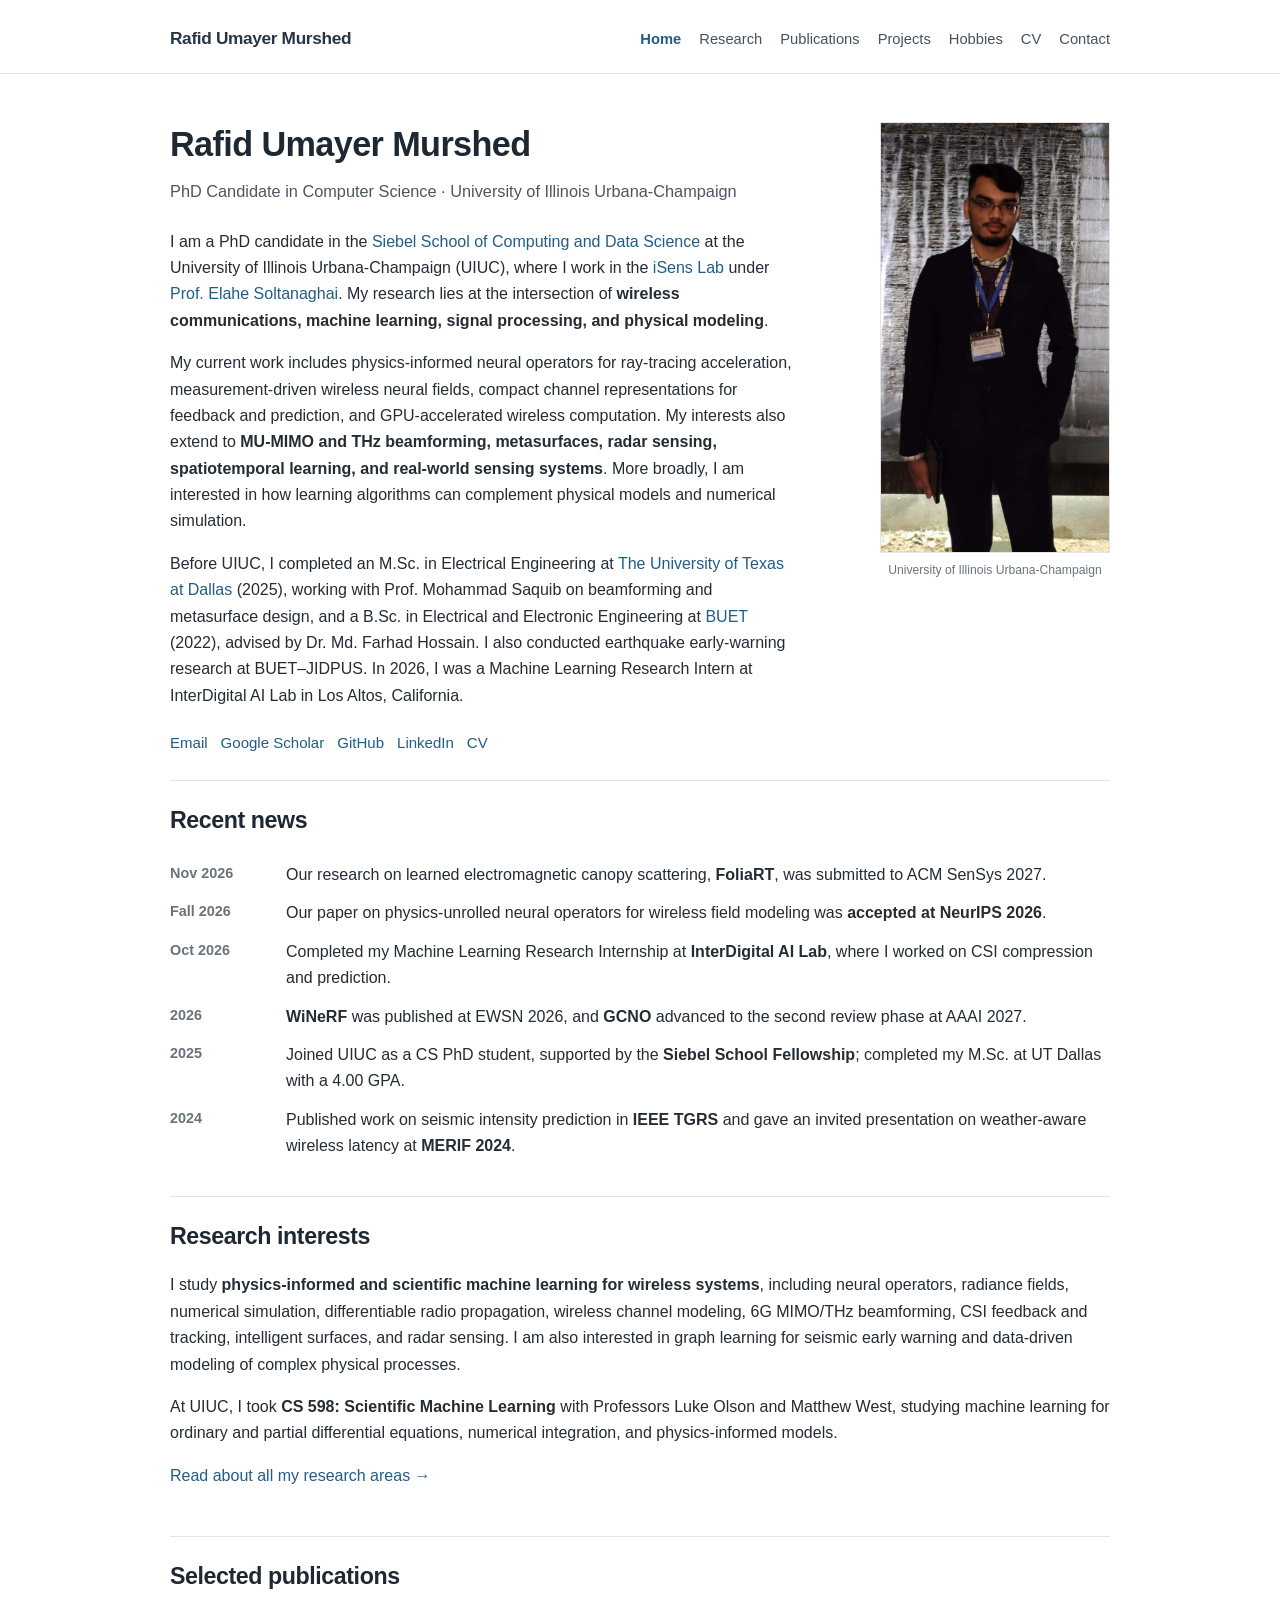
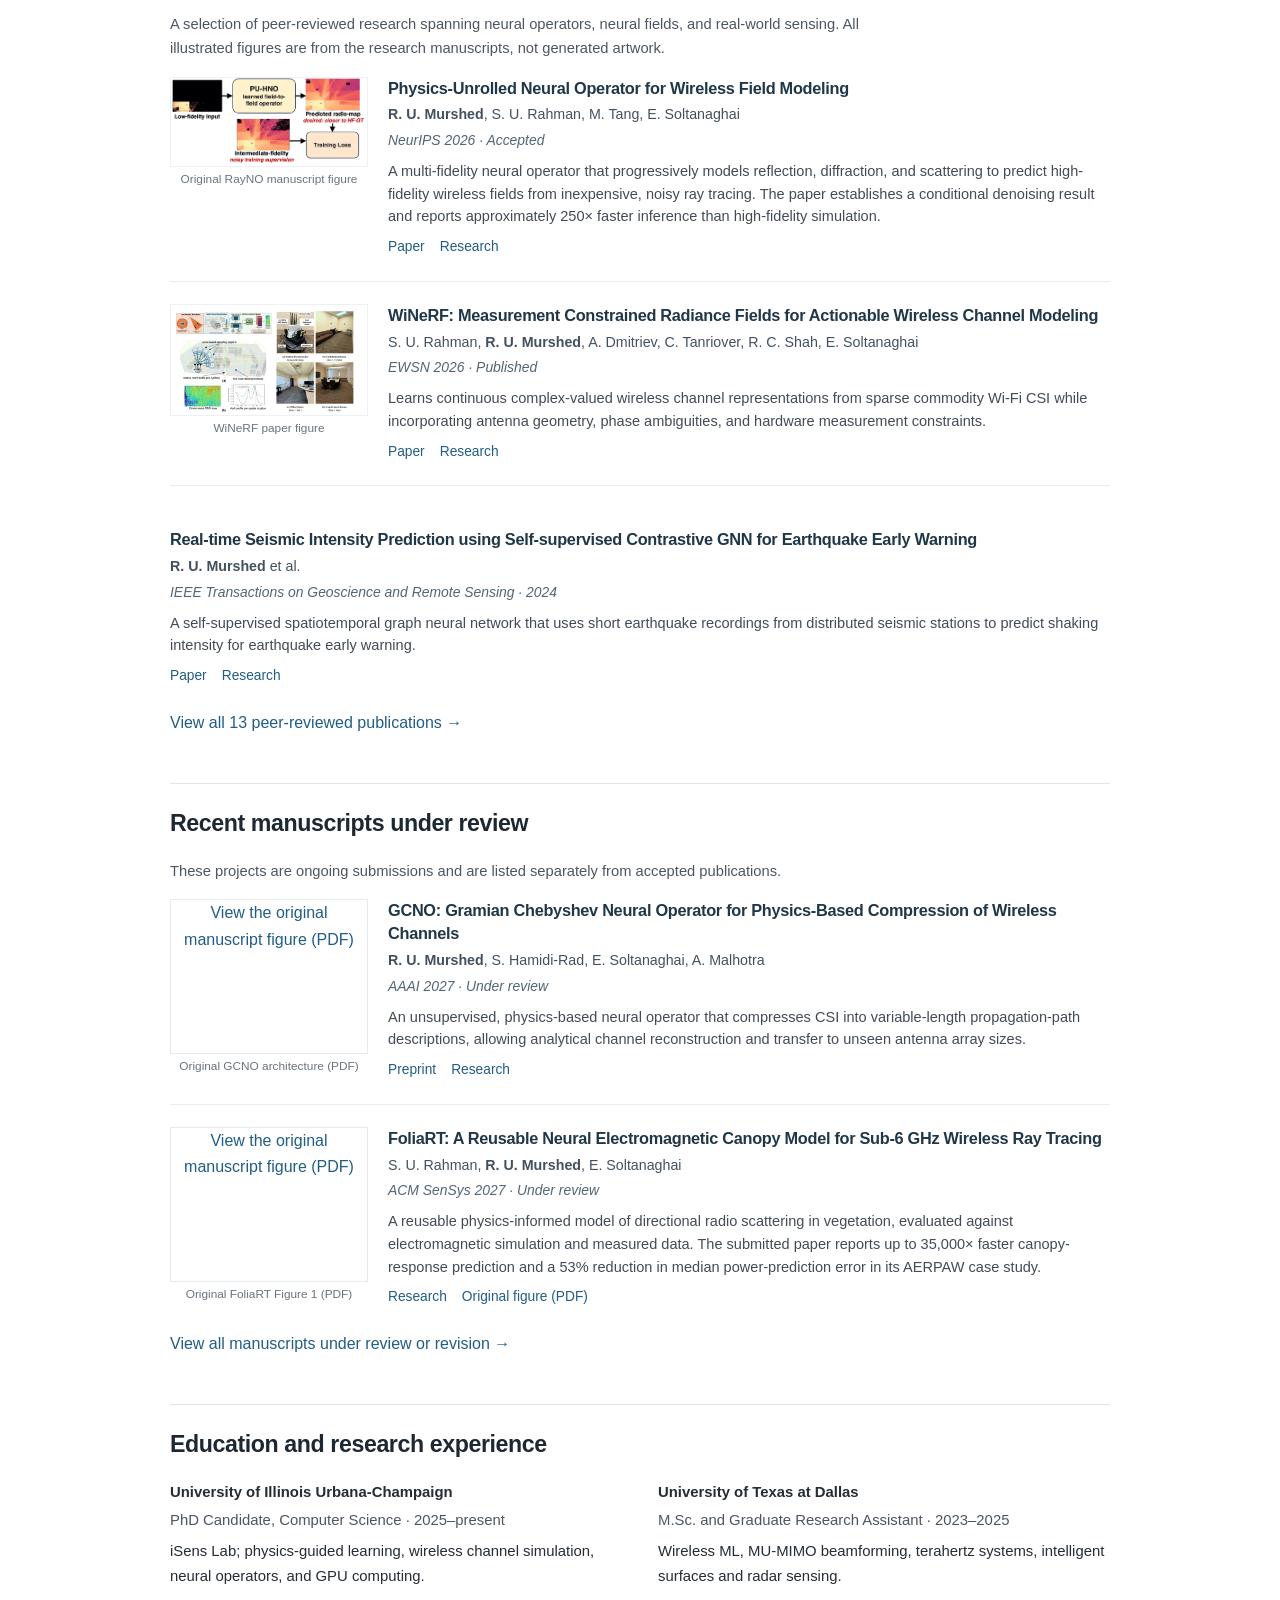
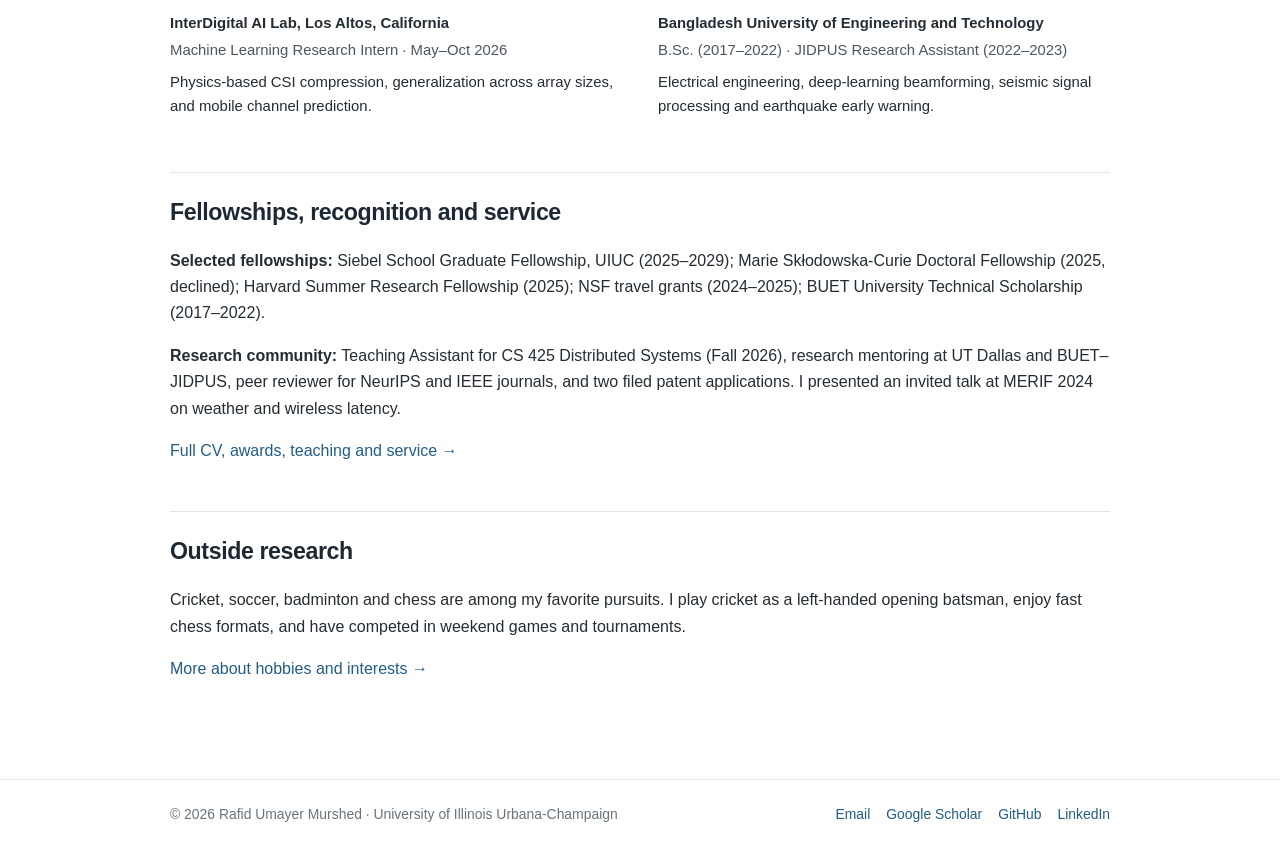
==== commit ec9c8522: "Restore complete academic profile, original hobbies, and authentic FoliaRT/GCNO manuscript figures" ====
--- a/index.html
+++ b/index.html
@@ -6,34 +6,39 @@
 <link rel="canonical" href="https://rafid-umayer-97.github.io/">
 <meta property="og:type" content="website"><meta property="og:title" content="Home | Rafid Umayer Murshed"><meta property="og:description" content="Academic homepage of Rafid Umayer Murshed, UIUC CS PhD candidate researching scientific machine learning, physics-informed neural operators and wireless systems."><meta property="og:image" content="https://rafid-umayer-97.github.io/img/Rafid-formal.jpg"><meta name="twitter:card" content="summary">
 <link rel="stylesheet" href="css/main.css">
-</head><body><a class="skip-link" href="#main">Skip to content</a><header class="site-header"><div class="container header-inner"><a class="site-name" href="index.html">Rafid Umayer Murshed</a><nav aria-label="Main navigation"><ul class="nav-list"><li><a href="index.html" aria-current="page">Home</a></li><li><a href="research.html">Research</a></li><li><a href="publications.html">Publications</a></li><li><a href="projects.html">Projects</a></li><li><a href="cv.html">CV</a></li><li><a href="contact.html">Contact</a></li></ul></nav></div></header><main id="main"><div class="container">
+</head><body><a class="skip-link" href="#main">Skip to content</a><header class="site-header"><div class="container header-inner"><a class="site-name" href="index.html">Rafid Umayer Murshed</a><nav aria-label="Main navigation"><ul class="nav-list"><li><a href="index.html" aria-current="page">Home</a></li><li><a href="research.html">Research</a></li><li><a href="publications.html">Publications</a></li><li><a href="projects.html">Projects</a></li><li><a href="hobbies.html">Hobbies</a></li><li><a href="cv.html">CV</a></li><li><a href="contact.html">Contact</a></li></ul></nav></div></header><main id="main"><div class="container">
 <section class="intro"><div><h1>Rafid Umayer Murshed</h1><p class="identity">PhD Candidate in Computer Science · University of Illinois Urbana-Champaign</p>
-<p>I am a PhD candidate in the <a href="https://siebelschool.illinois.edu/">Siebel School of Computing and Data Science</a> at the University of Illinois Urbana-Champaign, advised by <a href="https://elahe.web.illinois.edu/">Prof. Elahé Soltanaghai</a>. I work on <strong>scientific machine learning for wireless systems</strong>, especially physics-informed neural operators, neural fields, and efficient physical simulation.</p>
-<p>My research asks how physical structure can help machine learning models recover useful information from sparse measurements and imperfect simulations. My recent first-author work at <strong>NeurIPS 2026</strong> develops a physics-unrolled neural operator for high-fidelity ray tracing. I have also worked on channel modeling and compression at <strong>InterDigital AI Lab</strong>, where I was a Machine Learning Research Intern in summer–fall 2026.</p>
-<p>I previously earned an M.Sc. in Electrical Engineering from the University of Texas at Dallas (2025) and a B.Sc. in Electrical and Electronic Engineering from BUET (2022).</p>
+<p>I am a PhD candidate in the <a href="https://siebelschool.illinois.edu/">Siebel School of Computing and Data Science</a> at the University of Illinois Urbana-Champaign (UIUC), where I work in the <a href="https://isens.cs.illinois.edu/">iSens Lab</a> under <a href="https://elahe.web.illinois.edu/">Prof. Elahe Soltanaghai</a>. My research lies at the intersection of <strong>wireless communications, machine learning, signal processing, and physical modeling</strong>.</p>
+<p>My current work includes physics-informed neural operators for ray-tracing acceleration, measurement-driven wireless neural fields, compact channel representations for feedback and prediction, and GPU-accelerated wireless computation. My interests also extend to <strong>MU-MIMO and THz beamforming, metasurfaces, radar sensing, spatiotemporal learning, and real-world sensing systems</strong>. More broadly, I am interested in how learning algorithms can complement physical models and numerical simulation.</p>
+<p>Before UIUC, I completed an M.Sc. in Electrical Engineering at <a href="https://www.utdallas.edu/">The University of Texas at Dallas</a> (2025), working with Prof. Mohammad Saquib on beamforming and metasurface design, and a B.Sc. in Electrical and Electronic Engineering at <a href="https://www.buet.ac.bd/">BUET</a> (2022), advised by Dr. Md. Farhad Hossain. I also conducted earthquake early-warning research at BUET–JIDPUS. In 2026, I was a Machine Learning Research Intern at InterDigital AI Lab in Los Altos, California.</p>
 <div class="quick-links"><a href="mailto:rum3@illinois.edu">Email</a><a href="https://scholar.google.com/citations?user=-ZwK1vkAAAAJ">Google Scholar</a><a href="https://github.com/Rafid-Umayer-97">GitHub</a><a href="https://www.linkedin.com/in/rafid-murshed97/">LinkedIn</a><a href="cv.html">CV</a></div>
-</div><figure class="intro-portrait"><img src="img/Rafid-formal.jpg" alt="Portrait of Rafid Umayer Murshed" width="400" loading="eager" decoding="async"><figcaption>University of Illinois Urbana-Champaign</figcaption></figure></section>
-<section class="content-section" id="news"><h2>News</h2>
+</div><figure class="intro-portrait"><img src="img/Rafid-formal.jpg" alt="Portrait of Rafid Umayer Murshed" loading="eager" decoding="async"><figcaption>University of Illinois Urbana-Champaign</figcaption></figure></section>
+<section class="content-section" id="news"><h2>Recent news</h2>
 <ul class="news-list">
-<li><span class="news-date">Nov 2026</span><span>Collaborative work on physics-informed canopy scattering, <em>FoliaRT</em>, submitted to ACM SenSys 2027.</span></li>
-<li><span class="news-date">Fall 2026</span><span>Our paper on physics-unrolled neural operators for wireless field modeling, <strong>RayNO</strong>, was accepted at <strong>NeurIPS 2026</strong>.</span></li>
-<li><span class="news-date">Oct 2026</span><span>Completed my Machine Learning Research Internship at <strong>InterDigital AI Lab</strong> in Los Altos, California.</span></li>
-<li><span class="news-date">2026</span><span>Our work on measurement-constrained radiance fields, <strong>WiNeRF</strong>, was published at <strong>EWSN 2026</strong>.</span></li>
-<li><span class="news-date">2025</span><span>Started the Computer Science PhD program at UIUC with the Siebel School Fellowship.</span></li>
+<li><span class="news-date">Nov 2026</span><span>Our research on learned electromagnetic canopy scattering, <strong>FoliaRT</strong>, was submitted to ACM SenSys 2027.</span></li>
+<li><span class="news-date">Fall 2026</span><span>Our paper on physics-unrolled neural operators for wireless field modeling was <strong>accepted at NeurIPS 2026</strong>.</span></li>
+<li><span class="news-date">Oct 2026</span><span>Completed my Machine Learning Research Internship at <strong>InterDigital AI Lab</strong>, where I worked on CSI compression and prediction.</span></li>
+<li><span class="news-date">2026</span><span><strong>WiNeRF</strong> was published at EWSN 2026, and <strong>GCNO</strong> advanced to the second review phase at AAAI 2027.</span></li>
+<li><span class="news-date">2025</span><span>Joined UIUC as a CS PhD student, supported by the <strong>Siebel School Fellowship</strong>; completed my M.Sc. at UT Dallas with a 4.00 GPA.</span></li>
+<li><span class="news-date">2024</span><span>Published work on seismic intensity prediction in <strong>IEEE TGRS</strong> and gave an invited presentation on weather-aware wireless latency at <strong>MERIF 2024</strong>.</span></li>
 </ul></section>
-<section class="content-section" id="research"><h2>Research interests</h2>
-<p class="short-bio">I am broadly interested in <strong>physics-informed AI, scientific machine learning, numerical methods, neural operators, wireless propagation, and spatiotemporal learning</strong>. My research combines simulation, mathematical structure, and experimental data. I am also interested in efficient GPU computing and learned surrogates for physical systems.</p>
-<p>At UIUC, I took <strong>CS 598: Scientific Machine Learning</strong> with Luke Olson and Matthew West, studying machine learning approaches to ODE/PDE models, numerical integration, and computational physics. My publications connect these tools to practical wireless and sensing problems.</p>
-<p><a href="research.html">More on research directions →</a></p></section>
-<section class="content-section" id="selected-publications"><h2>Selected publications and manuscripts</h2>
-<p class="section-note">A selection of recent research. Figures below are reproduced from the original manuscripts; no illustrations were generated for this page. Manuscripts under review are labeled explicitly.</p>
-<div class="paper-list"><article class="paper" id="rayno"><figure class="paper-figure"><a href="https://arxiv.org/abs/2608.18495" target="_blank" rel="noopener noreferrer"><img src="img/rayno-manuscript-figure.png" alt="Original Figure from the RayNO manuscript showing the physics-unrolled operator and high-fidelity wireless field reconstruction" loading="lazy" decoding="async" onerror="this.closest('figure').style.display='none'"></a><figcaption>Figure from the RayNO manuscript</figcaption></figure><div class="paper-text"><h3 class="paper-title"><a href="https://arxiv.org/abs/2608.18495" target="_blank" rel="noopener noreferrer">Physics-Unrolled Neural Operator for Accelerating High-Fidelity Wireless Ray Tracing</a></h3><p class="paper-authors"><strong>Rafid Umayer Murshed</strong>, Saif Ur Rahman, Mingyue Tang, Elahé Soltanaghai</p><p class="paper-venue">NeurIPS 2026 · Accepted</p><p class="paper-summary">RayNO learns a high-fidelity radio map from inexpensive ray tracing and scene geometry. Its three operators refine reflection, diffraction and scattering; a theoretical result explains when it can learn from noisy intermediate-fidelity labels.</p><div class="paper-links"><a href="https://arxiv.org/abs/2608.18495" target="_blank" rel="noopener noreferrer">Paper</a><a href="research.html#rayno">Research summary</a></div></div></article><article class="paper" id="gcno"><figure class="paper-figure"><a href="https://arxiv.org/abs/2608.18522" target="_blank" rel="noopener noreferrer"><img src="https://arxiv.org/html/2608.18522v1/deepmimo_offgrid_mf_01_deepmimo_city17_seattle_fov90_sample_04020_1.png" alt="Original Figure 1 from GCNO paper showing off-grid multipath spread in channel evidence maps" loading="lazy" decoding="async" onerror="this.closest('figure').style.display='none'"></a><figcaption>Fig. 1, GCNO manuscript</figcaption></figure><div class="paper-text"><h3 class="paper-title"><a href="https://arxiv.org/abs/2608.18522" target="_blank" rel="noopener noreferrer">GCNO: Gramian Chebyshev Neural Operator for Physics-Based Compression of Wireless Channels</a></h3><p class="paper-authors"><strong>Rafid Umayer Murshed</strong>, Shahab Hamidi-Rad, Elahé Soltanaghai, Akshay Malhotra</p><p class="paper-venue">AAAI 2027 · Under review</p><p class="paper-summary">A variable-rate neural operator represents a wireless channel using a small set of propagation paths. Channel reconstruction is analytic, and the model transfers to unseen antenna-array sizes without retraining.</p><div class="paper-links"><a href="https://arxiv.org/abs/2608.18522" target="_blank" rel="noopener noreferrer">Preprint</a><a href="research.html#gcno">Research summary</a></div></div></article><article class="paper" id="winerf"><figure class="paper-figure"><a href="https://doi.org/10.3217/ck00-mq70" target="_blank" rel="noopener noreferrer"><img src="https://arxiv.org/html/2609.22132v1/figures/sensys_results/Fig1_4.png" alt="Original WiNeRF manuscript Figure 1: cone-based neural field representation, RSSI map, and angle of arrival" loading="lazy" decoding="async" onerror="this.closest('figure').style.display='none'"></a><figcaption>Fig. 1, WiNeRF manuscript</figcaption></figure><div class="paper-text"><h3 class="paper-title"><a href="https://doi.org/10.3217/ck00-mq70" target="_blank" rel="noopener noreferrer">WiNeRF: Measurement Constrained Radiance Fields for Actionable Wireless Channel Modeling</a></h3><p class="paper-authors">Saif Ur Rahman, <strong>Rafid Umayer Murshed</strong>, Anton Dmitriev, Cagri Tanriover, Rahul C. Shah, Elahé Soltanaghai</p><p class="paper-venue">EWSN 2026 · Published</p><p class="paper-summary">Measurement-constrained neural fields learn complex-valued CSI from sparse commodity Wi-Fi observations, without requiring 3D scene scans. The resulting field is reusable for beamforming, AoA estimation and coverage mapping.</p><div class="paper-links"><a href="https://doi.org/10.3217/ck00-mq70" target="_blank" rel="noopener noreferrer">Paper</a><a href="research.html#winerf">Research summary</a></div></div></article><article class="paper" id="seismic"><div class="paper-figure paper-figure--blank" aria-hidden="true"></div><div class="paper-text"><h3 class="paper-title"><a href="https://doi.org/10.1109/TGRS.2024.3373643" target="_blank" rel="noopener noreferrer">Real-Time Seismic Intensity Prediction Using Self-Supervised Contrastive GNN for Earthquake Early Warning</a></h3><p class="paper-authors"><strong>Rafid Umayer Murshed</strong>, Kazi Noshin, Md. Anu Zakaria, Md. Forkan Uddin, A. F. M. Saiful Amin, Mohammed Eunus Ali</p><p class="paper-venue">IEEE Transactions on Geoscience and Remote Sensing 2024 · Published</p><p class="paper-summary">Spatiotemporal graph learning predicts ground shaking from short waveform windows across geographically distributed stations.</p><div class="paper-links"><a href="https://doi.org/10.1109/TGRS.2024.3373643" target="_blank" rel="noopener noreferrer">Paper</a><a href="research.html#seismic">Research summary</a></div></div></article></div>
-<p><a href="publications.html">Full publication list →</a></p></section>
-<section class="content-section"><h2>Experience</h2>
-<div class="two-col">
-<div><div class="entry"><p class="entry-heading">University of Illinois Urbana-Champaign</p><p class="entry-subtitle">Graduate Research Assistant · 2025–present</p><p>Physics-informed learning for radio fields, neural operators, wireless measurements, and GPU-based physical modeling.</p></div>
-<div class="entry"><p class="entry-heading">InterDigital AI Lab</p><p class="entry-subtitle">Machine Learning Research Intern · May–Oct 2026</p><p>Research on physics-based CSI compression and temporal wireless channel prediction.</p></div></div>
-<div><div class="entry"><p class="entry-heading">University of Texas at Dallas</p><p class="entry-subtitle">Graduate Research Assistant · 2023–2025</p><p>Learning-based beamforming, radar sensing, THz communications, and metasurface design.</p></div>
-<div class="entry"><p class="entry-heading">BUET — JIDPUS</p><p class="entry-subtitle">Research Assistant · 2022–2023</p><p>Seismic waveform analysis and self-supervised graph models for earthquake early warning.</p></div></div>
-</div></section>
+<section class="content-section" id="interests"><h2>Research interests</h2><p>I study <strong>physics-informed and scientific machine learning for wireless systems</strong>, including neural operators, radiance fields, numerical simulation, differentiable radio propagation, wireless channel modeling, 6G MIMO/THz beamforming, CSI feedback and tracking, intelligent surfaces, and radar sensing. I am also interested in graph learning for seismic early warning and data-driven modeling of complex physical processes.</p>
+<p>At UIUC, I took <strong>CS 598: Scientific Machine Learning</strong> with Professors Luke Olson and Matthew West, studying machine learning for ordinary and partial differential equations, numerical integration, and physics-informed models.</p>
+<p><a href="research.html">Read about all my research areas →</a></p></section>
+<section class="content-section" id="selected-publications"><h2>Selected publications</h2>
+<p class="section-note">A selection of peer-reviewed research spanning neural operators, neural fields, and real-world sensing. All illustrated figures are from the research manuscripts, not generated artwork.</p>
+<div class="paper-list"><article class="paper" id="rayno"><figure class="paper-figure"><a href="https://arxiv.org/abs/2608.18495" target="_blank" rel="noopener noreferrer"><img src="img/rayno-manuscript-figure.png" alt="Original RayNO architecture figure showing the physics-unrolled neural operator from the NeurIPS manuscript" loading="lazy" decoding="async" onerror="this.closest('figure').style.display='none'"></a><figcaption>Original RayNO manuscript figure</figcaption></figure><div class="paper-text"><h3 class="paper-title"><a href="https://arxiv.org/abs/2608.18495">Physics-Unrolled Neural Operator for Wireless Field Modeling</a></h3><p class="paper-authors"><strong>R. U. Murshed</strong>, S. U. Rahman, M. Tang, E. Soltanaghai</p><p class="paper-venue">NeurIPS 2026 · Accepted</p><p class="paper-summary">A multi-fidelity neural operator that progressively models reflection, diffraction, and scattering to predict high-fidelity wireless fields from inexpensive, noisy ray tracing. The paper establishes a conditional denoising result and reports approximately 250× faster inference than high-fidelity simulation.</p><div class="paper-links"><a href="https://arxiv.org/abs/2608.18495">Paper</a><a href="research.html#rayno">Research</a></div></article><article class="paper" id="winerf"><figure class="paper-figure"><a href="https://doi.org/10.3217/ck00-mq70" target="_blank" rel="noopener noreferrer"><img src="img/WiNeRF_for_Homepage.jpg" alt="Original WiNeRF research illustration previously included on the academic website" loading="lazy" decoding="async" onerror="this.closest('figure').style.display='none'"></a><figcaption>WiNeRF paper figure</figcaption></figure><div class="paper-text"><h3 class="paper-title"><a href="https://doi.org/10.3217/ck00-mq70">WiNeRF: Measurement Constrained Radiance Fields for Actionable Wireless Channel Modeling</a></h3><p class="paper-authors">S. U. Rahman, <strong>R. U. Murshed</strong>, A. Dmitriev, C. Tanriover, R. C. Shah, E. Soltanaghai</p><p class="paper-venue">EWSN 2026 · Published</p><p class="paper-summary">Learns continuous complex-valued wireless channel representations from sparse commodity Wi-Fi CSI while incorporating antenna geometry, phase ambiguities, and hardware measurement constraints.</p><div class="paper-links"><a href="https://doi.org/10.3217/ck00-mq70">Paper</a><a href="research.html#winerf">Research</a></div></article><article class="paper" id="seismic"><div class="paper-figure paper-figure--blank" aria-hidden="true"></div><div class="paper-text"><h3 class="paper-title"><a href="https://doi.org/10.1109/TGRS.2024.3373643">Real-time Seismic Intensity Prediction using Self-supervised Contrastive GNN for Earthquake Early Warning</a></h3><p class="paper-authors"><strong>R. U. Murshed</strong> et al.</p><p class="paper-venue">IEEE Transactions on Geoscience and Remote Sensing · 2024</p><p class="paper-summary">A self-supervised spatiotemporal graph neural network that uses short earthquake recordings from distributed seismic stations to predict shaking intensity for earthquake early warning.</p><div class="paper-links"><a href="https://doi.org/10.1109/TGRS.2024.3373643">Paper</a><a href="research.html#seismic">Research</a></div></article></div><p><a href="publications.html">View all 13 peer-reviewed publications →</a></p></section>
+<section class="content-section" id="recent-manuscripts"><h2>Recent manuscripts under review</h2>
+<p class="section-note">These projects are ongoing submissions and are listed separately from accepted publications.</p>
+<div class="paper-list"><article class="paper" id="gcno"><figure class="paper-figure"><object data="figures/gcno-original-architecture.pdf#toolbar=0&amp;navpanes=0&amp;scrollbar=0" type="application/pdf" aria-label="Original GCNO architecture figure"><a href="figures/gcno-original-architecture.pdf">View the original manuscript figure (PDF)</a></object><figcaption><a href="figures/gcno-original-architecture.pdf">Original GCNO architecture (PDF)</a></figcaption></figure><div class="paper-text"><h3 class="paper-title"><a href="https://arxiv.org/abs/2608.18522">GCNO: Gramian Chebyshev Neural Operator for Physics-Based Compression of Wireless Channels</a></h3><p class="paper-authors"><strong>R. U. Murshed</strong>, S. Hamidi-Rad, E. Soltanaghai, A. Malhotra</p><p class="paper-venue">AAAI 2027 · Under review</p><p class="paper-summary">An unsupervised, physics-based neural operator that compresses CSI into variable-length propagation-path descriptions, allowing analytical channel reconstruction and transfer to unseen antenna array sizes.</p><div class="paper-links"><a href="https://arxiv.org/abs/2608.18522">Preprint</a><a href="research.html#gcno">Research</a></div></article><article class="paper" id="foliart"><figure class="paper-figure"><object data="figures/foliart-original-teaser.pdf#toolbar=0&amp;navpanes=0&amp;scrollbar=0" type="application/pdf" aria-label="Original FoliaRT Figure 1"><a href="figures/foliart-original-teaser.pdf">View the original manuscript figure (PDF)</a></object><figcaption><a href="figures/foliart-original-teaser.pdf">Original FoliaRT Figure 1 (PDF)</a></figcaption></figure><div class="paper-text"><h3 class="paper-title"><a href="research.html#foliart">FoliaRT: A Reusable Neural Electromagnetic Canopy Model for Sub-6 GHz Wireless Ray Tracing</a></h3><p class="paper-authors">S. U. Rahman, <strong>R. U. Murshed</strong>, E. Soltanaghai</p><p class="paper-venue">ACM SenSys 2027 · Under review</p><p class="paper-summary">A reusable physics-informed model of directional radio scattering in vegetation, evaluated against electromagnetic simulation and measured data. The submitted paper reports up to 35,000× faster canopy-response prediction and a 53% reduction in median power-prediction error in its AERPAW case study.</p><div class="paper-links"><a href="research.html#foliart">Research</a><a href="figures/foliart-original-teaser.pdf">Original figure (PDF)</a></div></article></div><p><a href="publications.html#manuscripts">View all manuscripts under review or revision →</a></p></section>
+<section class="content-section" id="background"><h2>Education and research experience</h2>
+<div class="two-col"><div><div class="entry"><p class="entry-heading">University of Illinois Urbana-Champaign</p><p class="entry-subtitle">PhD Candidate, Computer Science · 2025–present</p><p>iSens Lab; physics-guided learning, wireless channel simulation, neural operators, and GPU computing.</p></div>
+<div class="entry"><p class="entry-heading">InterDigital AI Lab, Los Altos, California</p><p class="entry-subtitle">Machine Learning Research Intern · May–Oct 2026</p><p>Physics-based CSI compression, generalization across array sizes, and mobile channel prediction.</p></div></div>
+<div><div class="entry"><p class="entry-heading">University of Texas at Dallas</p><p class="entry-subtitle">M.Sc. and Graduate Research Assistant · 2023–2025</p><p>Wireless ML, MU-MIMO beamforming, terahertz systems, intelligent surfaces and radar sensing.</p></div>
+<div class="entry"><p class="entry-heading">Bangladesh University of Engineering and Technology</p><p class="entry-subtitle">B.Sc. (2017–2022) · JIDPUS Research Assistant (2022–2023)</p><p>Electrical engineering, deep-learning beamforming, seismic signal processing and earthquake early warning.</p></div></div></div></section>
+<section class="content-section" id="recognition"><h2>Fellowships, recognition and service</h2>
+<p><strong>Selected fellowships:</strong> Siebel School Graduate Fellowship, UIUC (2025–2029); Marie Skłodowska-Curie Doctoral Fellowship (2025, declined); Harvard Summer Research Fellowship (2025); NSF travel grants (2024–2025); BUET University Technical Scholarship (2017–2022).</p>
+<p><strong>Research community:</strong> Teaching Assistant for CS 425 Distributed Systems (Fall 2026), research mentoring at UT Dallas and BUET–JIDPUS, peer reviewer for NeurIPS and IEEE journals, and two filed patent applications. I presented an invited talk at MERIF 2024 on weather and wireless latency.</p>
+<p><a href="cv.html">Full CV, awards, teaching and service →</a></p></section>
+<section class="content-section" id="outside-research"><h2>Outside research</h2><p>Cricket, soccer, badminton and chess are among my favorite pursuits. I play cricket as a left-handed opening batsman, enjoy fast chess formats, and have competed in weekend games and tournaments.</p><p><a href="hobbies.html">More about hobbies and interests →</a></p></section>
 </div></main><footer class="site-footer"><div class="container footer-inner"><span>© 2026 Rafid Umayer Murshed · University of Illinois Urbana-Champaign</span><div class="footer-links"><a href="mailto:rum3@illinois.edu">Email</a><a href="https://scholar.google.com/citations?user=-ZwK1vkAAAAJ">Google Scholar</a><a href="https://github.com/Rafid-Umayer-97">GitHub</a><a href="https://www.linkedin.com/in/rafid-murshed97/">LinkedIn</a></div></div></footer></body></html>
--- a/css/main.css
+++ b/css/main.css
@@ -50,6 +50,8 @@
 .paper-figure img{display:block;width:100%;height:auto;max-height:170px;object-fit:contain;object-position:center;background:#fff;border:1px solid #eef0f3}
 .paper-figure figcaption{margin-top:5px;font-size:.74rem;color:var(--muted);line-height:1.3}
 .paper-figure--blank{min-height:0}
+.paper:has(.paper-figure--blank),.paper:has(.paper-figure[style*="display: none"]){grid-template-columns:1fr}
+
 .paper-text{min-width:0}
 .paper-title{font-size:1.02rem;font-weight:690;line-height:1.4;color:#203747;margin:0 0 5px}
 .paper-title a{color:inherit}
@@ -130,3 +132,26 @@
  .content-section,.cv-section{break-inside:avoid}
  a{color:#222}
 }
+
+/* Content restoration: keep the existing academic typography and layout. */
+.paper-figure object{display:block;width:100%;height:155px;max-width:100%;border:1px solid #e7ebee;background:#fff}
+.paper-figure figcaption a{color:var(--muted)}
+.research-figure{margin:18px 0 20px}
+.research-figure object{display:block;width:min(100%,720px);height:335px;max-width:100%;border:1px solid var(--line);background:#fff}
+.research-figure figcaption{font-size:.84rem;color:var(--muted);margin-top:7px}
+.collab-list{columns:2;column-gap:35px;padding-left:22px}
+.collab-list li{break-inside:avoid;padding:3px 0;font-size:.91rem}
+.personal-photo{width:min(100%,560px);margin:20px 0}
+.personal-photo img{display:block;max-width:100%;width:auto;max-height:420px;height:auto;object-fit:contain}
+.personal-photo figcaption{font-size:.85rem;color:var(--muted);margin-top:8px}
+.project-topic figure object{display:block;width:min(100%,650px);height:305px;border:1px solid var(--line);background:#fff}
+.project-topic figure figcaption{font-size:.83rem;color:var(--muted);margin-top:7px}
+.web-cv .cv-section li{margin-bottom:7px}
+.web-cv .cv-section li:last-child{margin-bottom:0}
+@media(max-width:560px){
+ .collab-list{columns:1}
+ .paper-figure object{width:min(290px,100%);height:185px}
+ .research-figure object{height:240px}
+ .project-topic figure object{height:235px}
+ .personal-photo img{max-height:340px}
+}
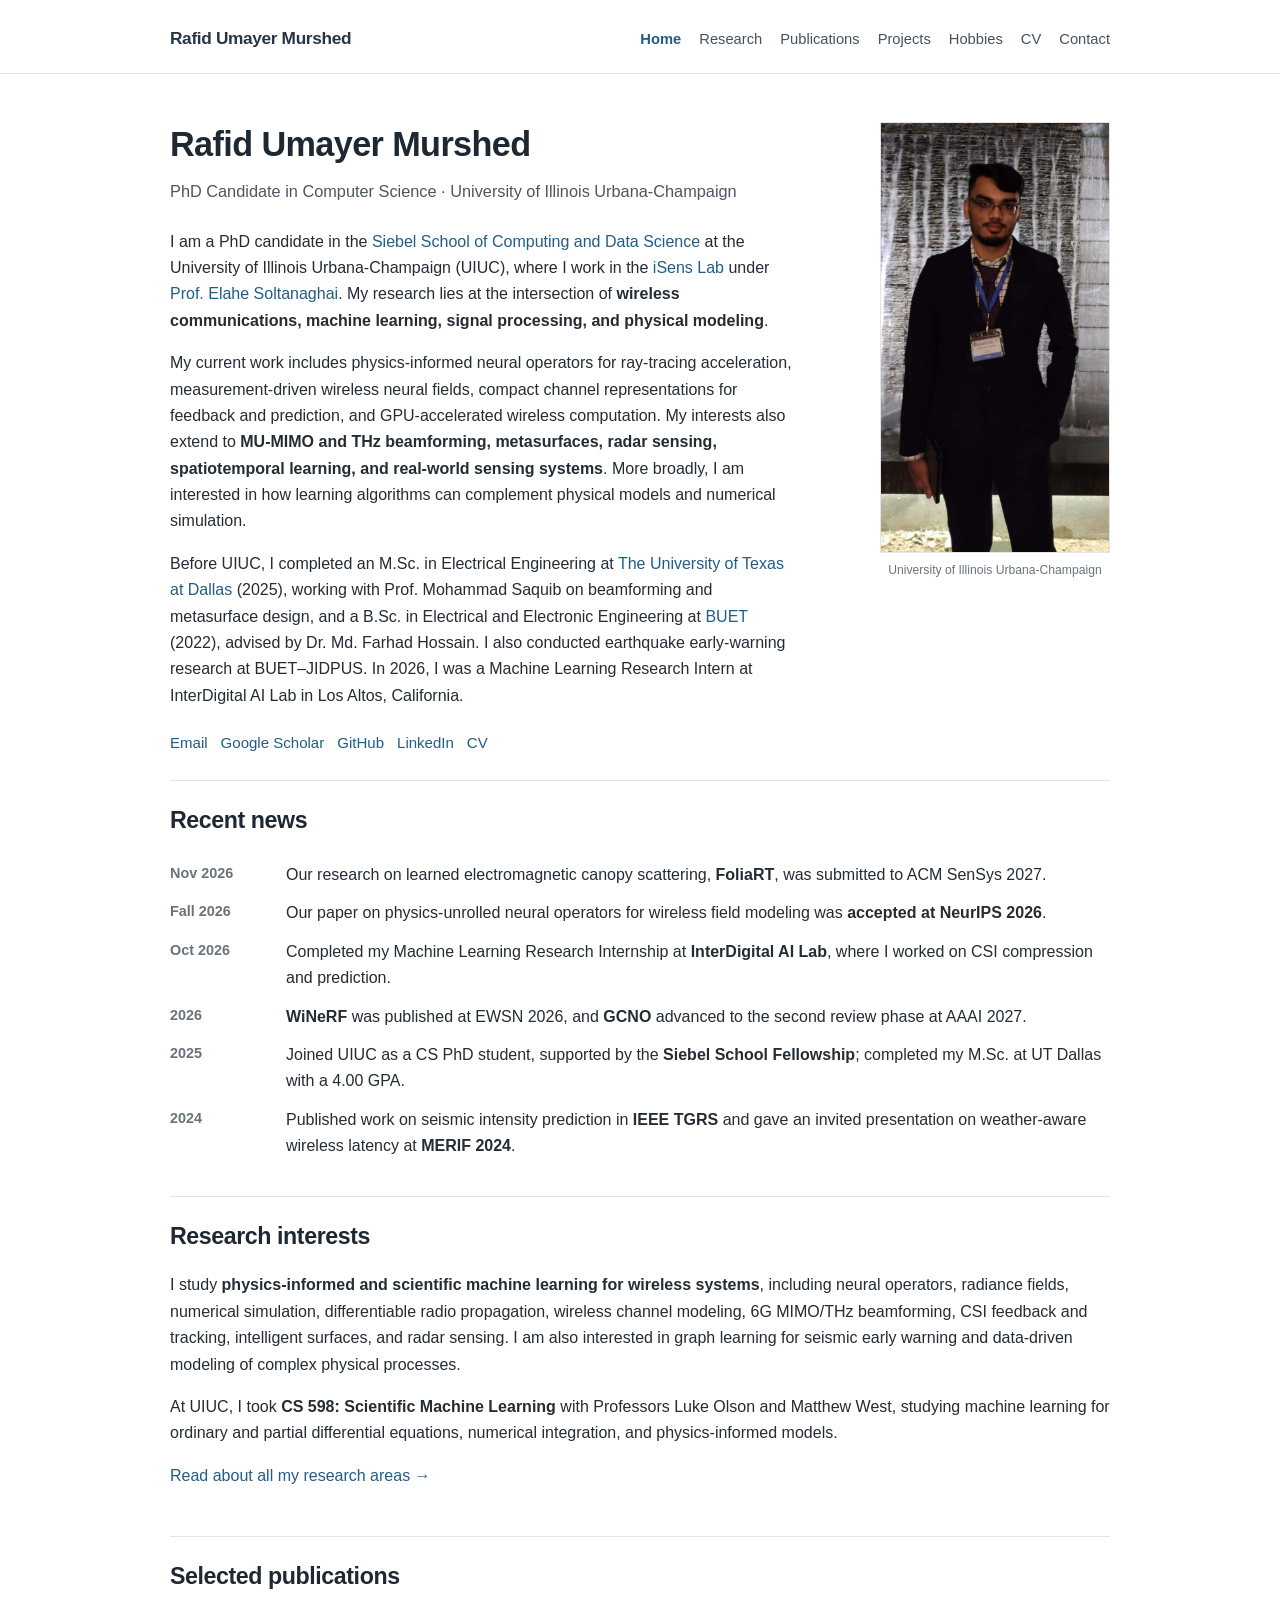
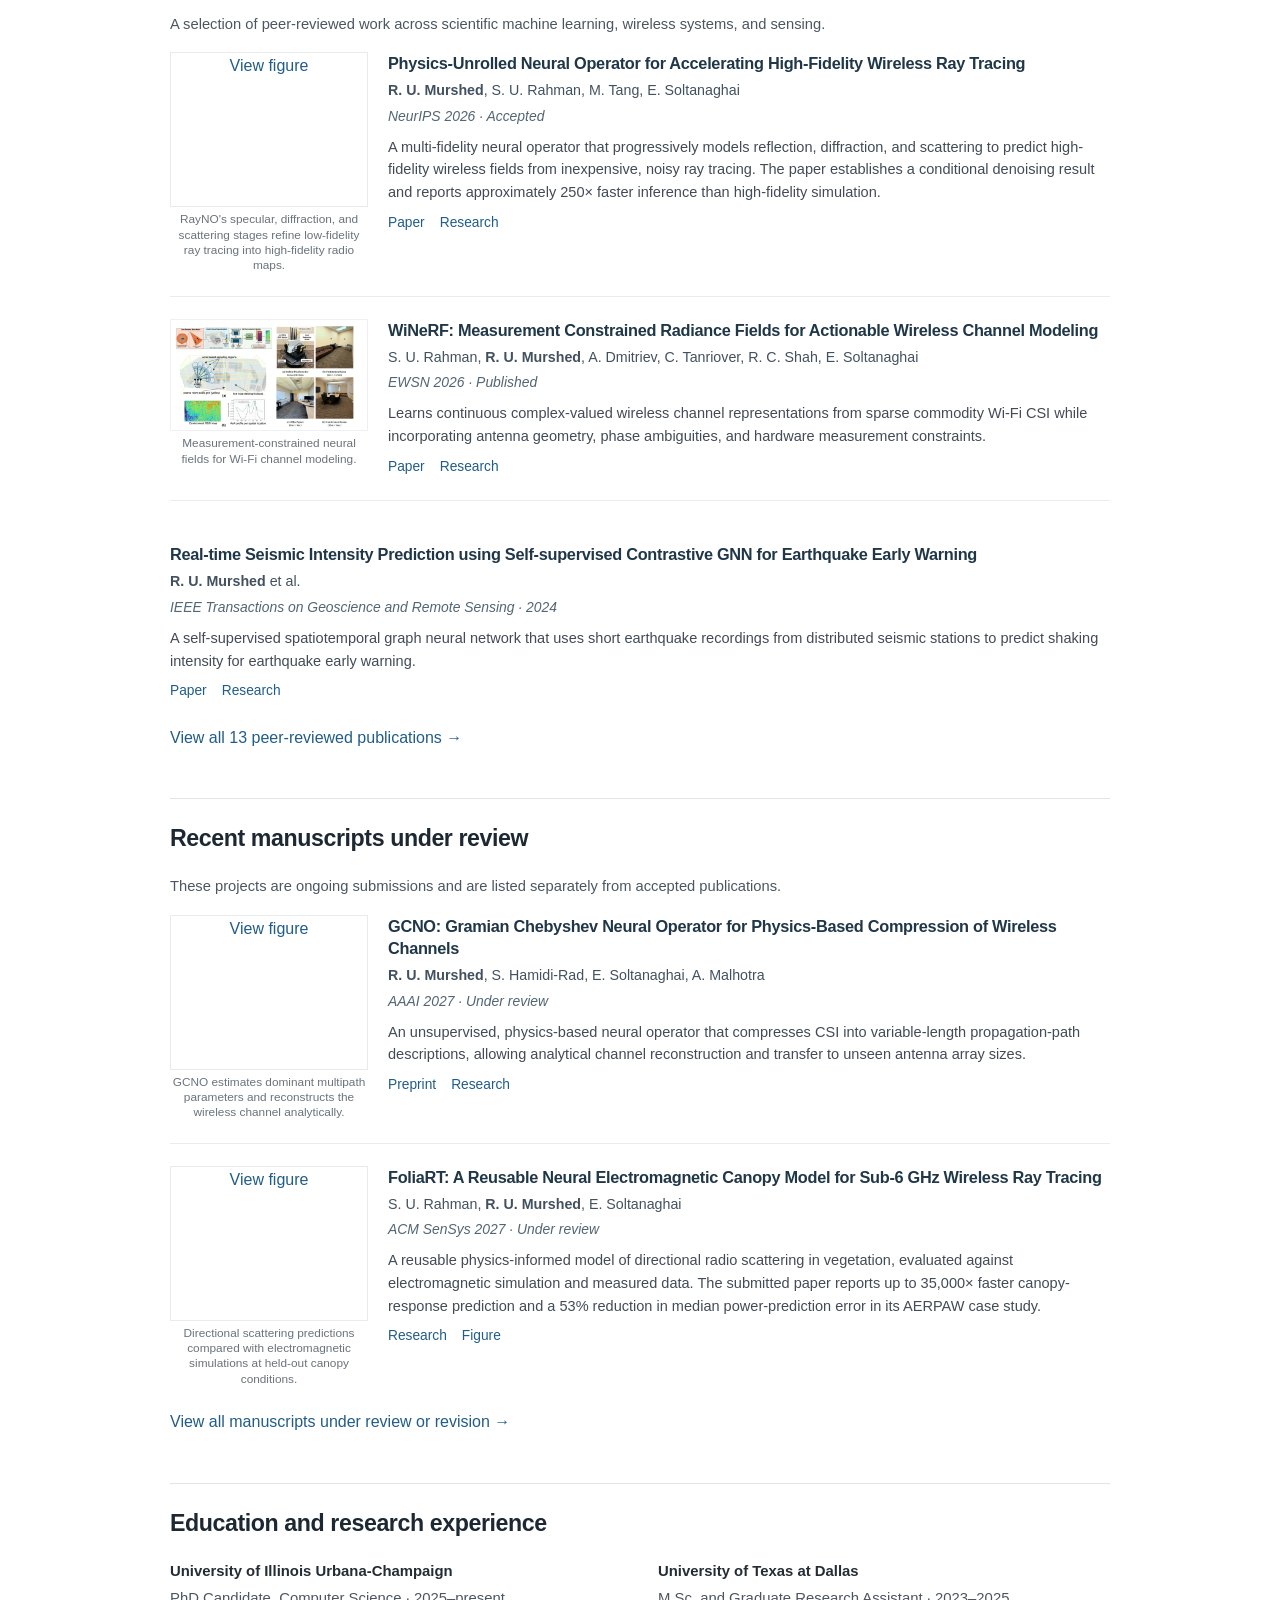
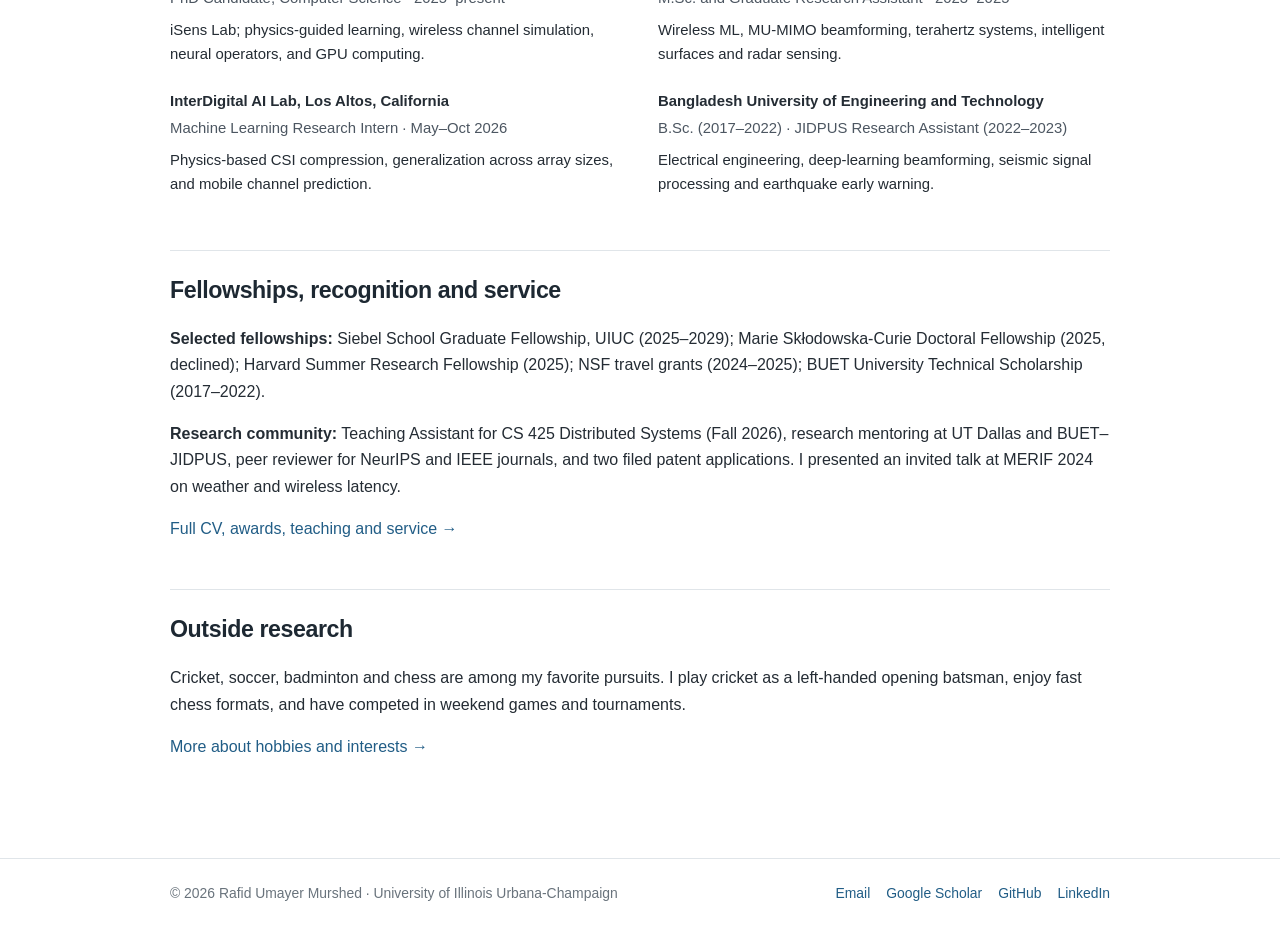
==== commit e1180ecf: "Refresh RayNO and FoliaRT figures from active manuscripts; remove figure provenance boilerplate" ====
--- a/index.html
+++ b/index.html
@@ -26,11 +26,11 @@
 <p>At UIUC, I took <strong>CS 598: Scientific Machine Learning</strong> with Professors Luke Olson and Matthew West, studying machine learning for ordinary and partial differential equations, numerical integration, and physics-informed models.</p>
 <p><a href="research.html">Read about all my research areas →</a></p></section>
 <section class="content-section" id="selected-publications"><h2>Selected publications</h2>
-<p class="section-note">A selection of peer-reviewed research spanning neural operators, neural fields, and real-world sensing. All illustrated figures are from the research manuscripts, not generated artwork.</p>
-<div class="paper-list"><article class="paper" id="rayno"><figure class="paper-figure"><a href="https://arxiv.org/abs/2608.18495" target="_blank" rel="noopener noreferrer"><img src="img/rayno-manuscript-figure.png" alt="Original RayNO architecture figure showing the physics-unrolled neural operator from the NeurIPS manuscript" loading="lazy" decoding="async" onerror="this.closest('figure').style.display='none'"></a><figcaption>Original RayNO manuscript figure</figcaption></figure><div class="paper-text"><h3 class="paper-title"><a href="https://arxiv.org/abs/2608.18495">Physics-Unrolled Neural Operator for Wireless Field Modeling</a></h3><p class="paper-authors"><strong>R. U. Murshed</strong>, S. U. Rahman, M. Tang, E. Soltanaghai</p><p class="paper-venue">NeurIPS 2026 · Accepted</p><p class="paper-summary">A multi-fidelity neural operator that progressively models reflection, diffraction, and scattering to predict high-fidelity wireless fields from inexpensive, noisy ray tracing. The paper establishes a conditional denoising result and reports approximately 250× faster inference than high-fidelity simulation.</p><div class="paper-links"><a href="https://arxiv.org/abs/2608.18495">Paper</a><a href="research.html#rayno">Research</a></div></article><article class="paper" id="winerf"><figure class="paper-figure"><a href="https://doi.org/10.3217/ck00-mq70" target="_blank" rel="noopener noreferrer"><img src="img/WiNeRF_for_Homepage.jpg" alt="Original WiNeRF research illustration previously included on the academic website" loading="lazy" decoding="async" onerror="this.closest('figure').style.display='none'"></a><figcaption>WiNeRF paper figure</figcaption></figure><div class="paper-text"><h3 class="paper-title"><a href="https://doi.org/10.3217/ck00-mq70">WiNeRF: Measurement Constrained Radiance Fields for Actionable Wireless Channel Modeling</a></h3><p class="paper-authors">S. U. Rahman, <strong>R. U. Murshed</strong>, A. Dmitriev, C. Tanriover, R. C. Shah, E. Soltanaghai</p><p class="paper-venue">EWSN 2026 · Published</p><p class="paper-summary">Learns continuous complex-valued wireless channel representations from sparse commodity Wi-Fi CSI while incorporating antenna geometry, phase ambiguities, and hardware measurement constraints.</p><div class="paper-links"><a href="https://doi.org/10.3217/ck00-mq70">Paper</a><a href="research.html#winerf">Research</a></div></article><article class="paper" id="seismic"><div class="paper-figure paper-figure--blank" aria-hidden="true"></div><div class="paper-text"><h3 class="paper-title"><a href="https://doi.org/10.1109/TGRS.2024.3373643">Real-time Seismic Intensity Prediction using Self-supervised Contrastive GNN for Earthquake Early Warning</a></h3><p class="paper-authors"><strong>R. U. Murshed</strong> et al.</p><p class="paper-venue">IEEE Transactions on Geoscience and Remote Sensing · 2024</p><p class="paper-summary">A self-supervised spatiotemporal graph neural network that uses short earthquake recordings from distributed seismic stations to predict shaking intensity for earthquake early warning.</p><div class="paper-links"><a href="https://doi.org/10.1109/TGRS.2024.3373643">Paper</a><a href="research.html#seismic">Research</a></div></article></div><p><a href="publications.html">View all 13 peer-reviewed publications →</a></p></section>
+<p class="section-note">A selection of peer-reviewed work across scientific machine learning, wireless systems, and sensing.</p>
+<div class="paper-list"><article class="paper" id="rayno"><figure class="paper-figure"><object data="figures/rayno-concept-current.pdf#toolbar=0&amp;navpanes=0" type="application/pdf" aria-label="RayNO's specular, diffraction, and scattering stages refine low-fidelity ray tracing into high-fidelity radio maps."><a href="figures/rayno-concept-current.pdf">View figure</a></object><figcaption>RayNO's specular, diffraction, and scattering stages refine low-fidelity ray tracing into high-fidelity radio maps.</figcaption></figure><div class="paper-text"><h3 class="paper-title"><a href="https://arxiv.org/abs/2608.18495">Physics-Unrolled Neural Operator for Accelerating High-Fidelity Wireless Ray Tracing</a></h3><p class="paper-authors"><strong>R. U. Murshed</strong>, S. U. Rahman, M. Tang, E. Soltanaghai</p><p class="paper-venue">NeurIPS 2026 · Accepted</p><p class="paper-summary">A multi-fidelity neural operator that progressively models reflection, diffraction, and scattering to predict high-fidelity wireless fields from inexpensive, noisy ray tracing. The paper establishes a conditional denoising result and reports approximately 250× faster inference than high-fidelity simulation.</p><div class="paper-links"><a href="https://arxiv.org/abs/2608.18495">Paper</a><a href="research.html#rayno">Research</a></div></article><article class="paper" id="winerf"><figure class="paper-figure"><a href="https://doi.org/10.3217/ck00-mq70" target="_blank" rel="noopener noreferrer"><img src="img/WiNeRF_for_Homepage.jpg" alt="WiNeRF learns spatially continuous wireless channels from commodity Wi-Fi measurements" loading="lazy" decoding="async" onerror="this.closest('figure').style.display='none'"></a><figcaption>Measurement-constrained neural fields for Wi-Fi channel modeling.</figcaption></figure><div class="paper-text"><h3 class="paper-title"><a href="https://doi.org/10.3217/ck00-mq70">WiNeRF: Measurement Constrained Radiance Fields for Actionable Wireless Channel Modeling</a></h3><p class="paper-authors">S. U. Rahman, <strong>R. U. Murshed</strong>, A. Dmitriev, C. Tanriover, R. C. Shah, E. Soltanaghai</p><p class="paper-venue">EWSN 2026 · Published</p><p class="paper-summary">Learns continuous complex-valued wireless channel representations from sparse commodity Wi-Fi CSI while incorporating antenna geometry, phase ambiguities, and hardware measurement constraints.</p><div class="paper-links"><a href="https://doi.org/10.3217/ck00-mq70">Paper</a><a href="research.html#winerf">Research</a></div></article><article class="paper" id="seismic"><div class="paper-figure paper-figure--blank" aria-hidden="true"></div><div class="paper-text"><h3 class="paper-title"><a href="https://doi.org/10.1109/TGRS.2024.3373643">Real-time Seismic Intensity Prediction using Self-supervised Contrastive GNN for Earthquake Early Warning</a></h3><p class="paper-authors"><strong>R. U. Murshed</strong> et al.</p><p class="paper-venue">IEEE Transactions on Geoscience and Remote Sensing · 2024</p><p class="paper-summary">A self-supervised spatiotemporal graph neural network that uses short earthquake recordings from distributed seismic stations to predict shaking intensity for earthquake early warning.</p><div class="paper-links"><a href="https://doi.org/10.1109/TGRS.2024.3373643">Paper</a><a href="research.html#seismic">Research</a></div></article></div><p><a href="publications.html">View all 13 peer-reviewed publications →</a></p></section>
 <section class="content-section" id="recent-manuscripts"><h2>Recent manuscripts under review</h2>
 <p class="section-note">These projects are ongoing submissions and are listed separately from accepted publications.</p>
-<div class="paper-list"><article class="paper" id="gcno"><figure class="paper-figure"><object data="figures/gcno-original-architecture.pdf#toolbar=0&amp;navpanes=0&amp;scrollbar=0" type="application/pdf" aria-label="Original GCNO architecture figure"><a href="figures/gcno-original-architecture.pdf">View the original manuscript figure (PDF)</a></object><figcaption><a href="figures/gcno-original-architecture.pdf">Original GCNO architecture (PDF)</a></figcaption></figure><div class="paper-text"><h3 class="paper-title"><a href="https://arxiv.org/abs/2608.18522">GCNO: Gramian Chebyshev Neural Operator for Physics-Based Compression of Wireless Channels</a></h3><p class="paper-authors"><strong>R. U. Murshed</strong>, S. Hamidi-Rad, E. Soltanaghai, A. Malhotra</p><p class="paper-venue">AAAI 2027 · Under review</p><p class="paper-summary">An unsupervised, physics-based neural operator that compresses CSI into variable-length propagation-path descriptions, allowing analytical channel reconstruction and transfer to unseen antenna array sizes.</p><div class="paper-links"><a href="https://arxiv.org/abs/2608.18522">Preprint</a><a href="research.html#gcno">Research</a></div></article><article class="paper" id="foliart"><figure class="paper-figure"><object data="figures/foliart-original-teaser.pdf#toolbar=0&amp;navpanes=0&amp;scrollbar=0" type="application/pdf" aria-label="Original FoliaRT Figure 1"><a href="figures/foliart-original-teaser.pdf">View the original manuscript figure (PDF)</a></object><figcaption><a href="figures/foliart-original-teaser.pdf">Original FoliaRT Figure 1 (PDF)</a></figcaption></figure><div class="paper-text"><h3 class="paper-title"><a href="research.html#foliart">FoliaRT: A Reusable Neural Electromagnetic Canopy Model for Sub-6 GHz Wireless Ray Tracing</a></h3><p class="paper-authors">S. U. Rahman, <strong>R. U. Murshed</strong>, E. Soltanaghai</p><p class="paper-venue">ACM SenSys 2027 · Under review</p><p class="paper-summary">A reusable physics-informed model of directional radio scattering in vegetation, evaluated against electromagnetic simulation and measured data. The submitted paper reports up to 35,000× faster canopy-response prediction and a 53% reduction in median power-prediction error in its AERPAW case study.</p><div class="paper-links"><a href="research.html#foliart">Research</a><a href="figures/foliart-original-teaser.pdf">Original figure (PDF)</a></div></article></div><p><a href="publications.html#manuscripts">View all manuscripts under review or revision →</a></p></section>
+<div class="paper-list"><article class="paper" id="gcno"><figure class="paper-figure"><object data="figures/gcno-original-architecture.pdf#toolbar=0&amp;navpanes=0" type="application/pdf" aria-label="GCNO estimates dominant multipath parameters and reconstructs the wireless channel analytically."><a href="figures/gcno-original-architecture.pdf">View figure</a></object><figcaption>GCNO estimates dominant multipath parameters and reconstructs the wireless channel analytically.</figcaption></figure><div class="paper-text"><h3 class="paper-title"><a href="https://arxiv.org/abs/2608.18522">GCNO: Gramian Chebyshev Neural Operator for Physics-Based Compression of Wireless Channels</a></h3><p class="paper-authors"><strong>R. U. Murshed</strong>, S. Hamidi-Rad, E. Soltanaghai, A. Malhotra</p><p class="paper-venue">AAAI 2027 · Under review</p><p class="paper-summary">An unsupervised, physics-based neural operator that compresses CSI into variable-length propagation-path descriptions, allowing analytical channel reconstruction and transfer to unseen antenna array sizes.</p><div class="paper-links"><a href="https://arxiv.org/abs/2608.18522">Preprint</a><a href="research.html#gcno">Research</a></div></article><article class="paper" id="foliart"><figure class="paper-figure"><object data="figures/foliart-directional-scattering-current.pdf#toolbar=0&amp;navpanes=0" type="application/pdf" aria-label="Directional scattering predictions compared with electromagnetic simulations at held-out canopy conditions."><a href="figures/foliart-directional-scattering-current.pdf">View figure</a></object><figcaption>Directional scattering predictions compared with electromagnetic simulations at held-out canopy conditions.</figcaption></figure><div class="paper-text"><h3 class="paper-title"><a href="research.html#foliart">FoliaRT: A Reusable Neural Electromagnetic Canopy Model for Sub-6 GHz Wireless Ray Tracing</a></h3><p class="paper-authors">S. U. Rahman, <strong>R. U. Murshed</strong>, E. Soltanaghai</p><p class="paper-venue">ACM SenSys 2027 · Under review</p><p class="paper-summary">A reusable physics-informed model of directional radio scattering in vegetation, evaluated against electromagnetic simulation and measured data. The submitted paper reports up to 35,000× faster canopy-response prediction and a 53% reduction in median power-prediction error in its AERPAW case study.</p><div class="paper-links"><a href="research.html#foliart">Research</a><a href="figures/foliart-directional-scattering-current.pdf">Figure</a></div></article></div><p><a href="publications.html#manuscripts">View all manuscripts under review or revision →</a></p></section>
 <section class="content-section" id="background"><h2>Education and research experience</h2>
 <div class="two-col"><div><div class="entry"><p class="entry-heading">University of Illinois Urbana-Champaign</p><p class="entry-subtitle">PhD Candidate, Computer Science · 2025–present</p><p>iSens Lab; physics-guided learning, wireless channel simulation, neural operators, and GPU computing.</p></div>
 <div class="entry"><p class="entry-heading">InterDigital AI Lab, Los Altos, California</p><p class="entry-subtitle">Machine Learning Research Intern · May–Oct 2026</p><p>Physics-based CSI compression, generalization across array sizes, and mobile channel prediction.</p></div></div>
